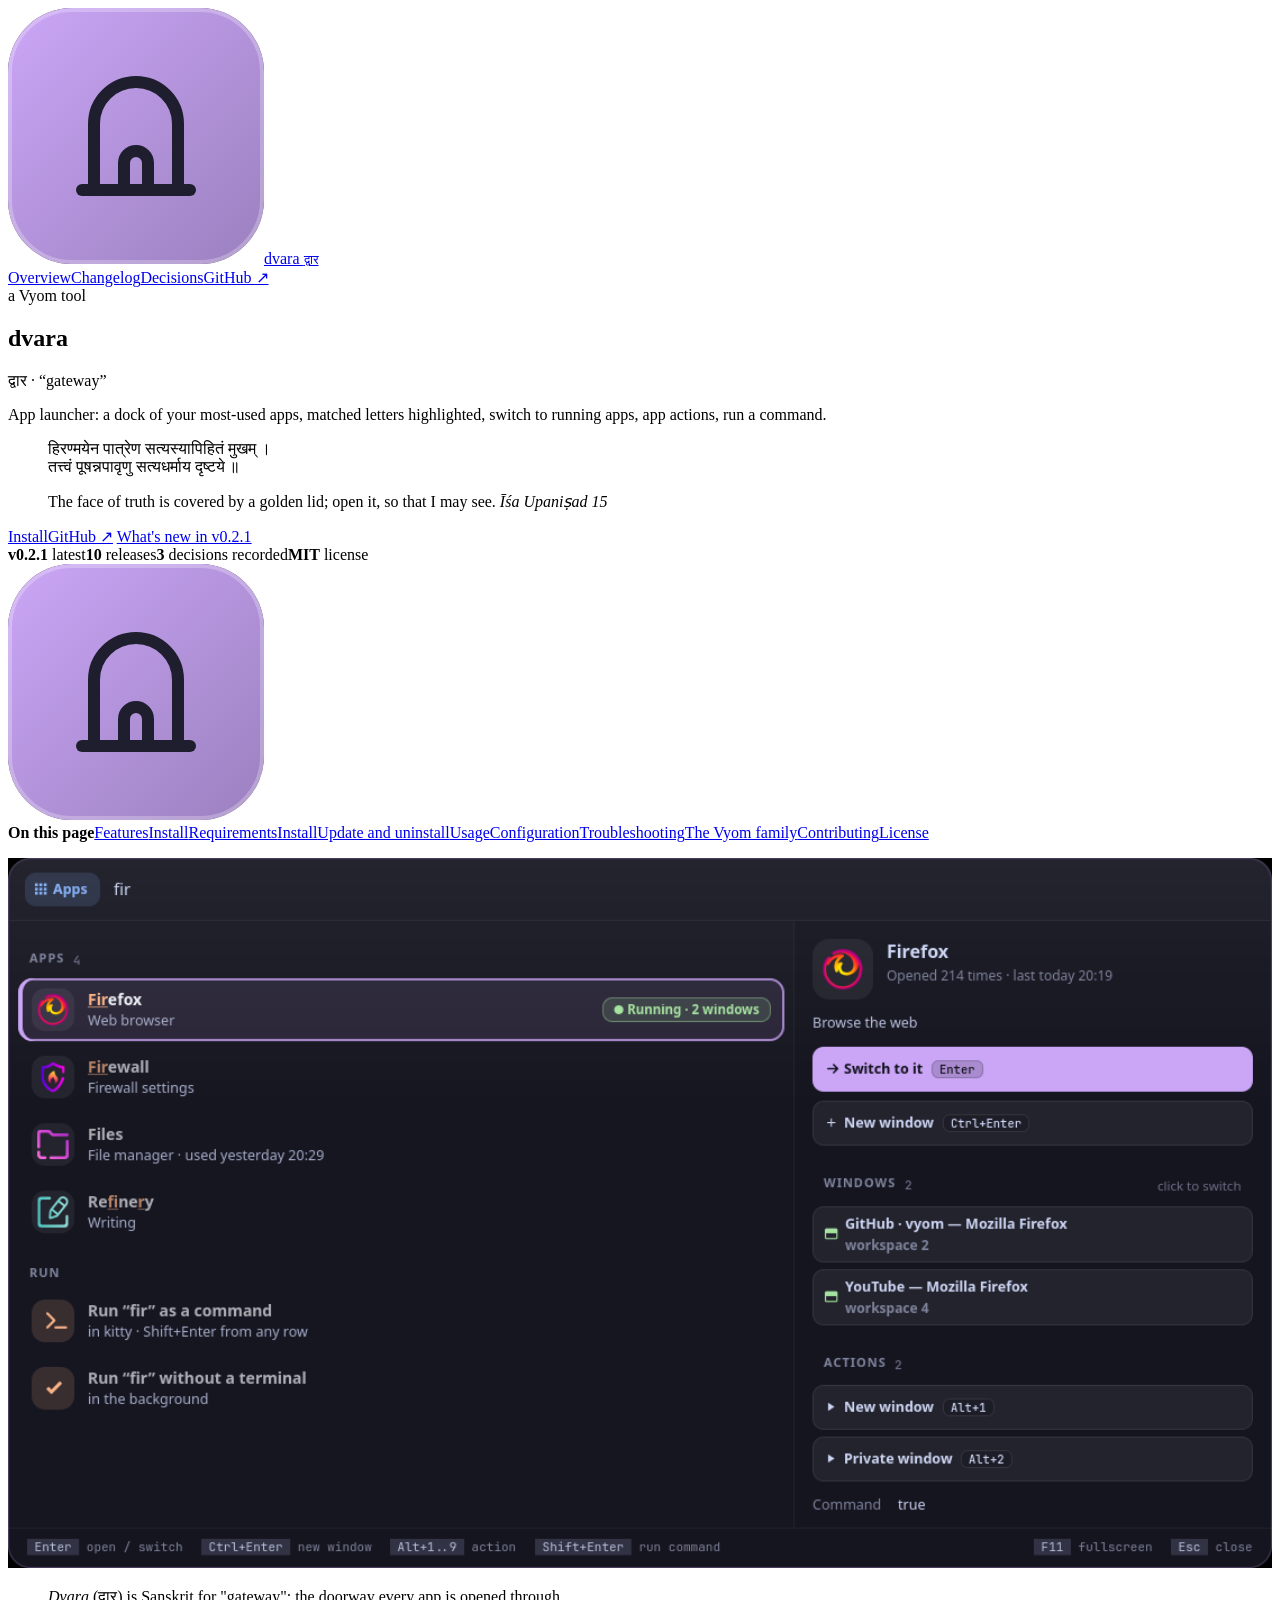
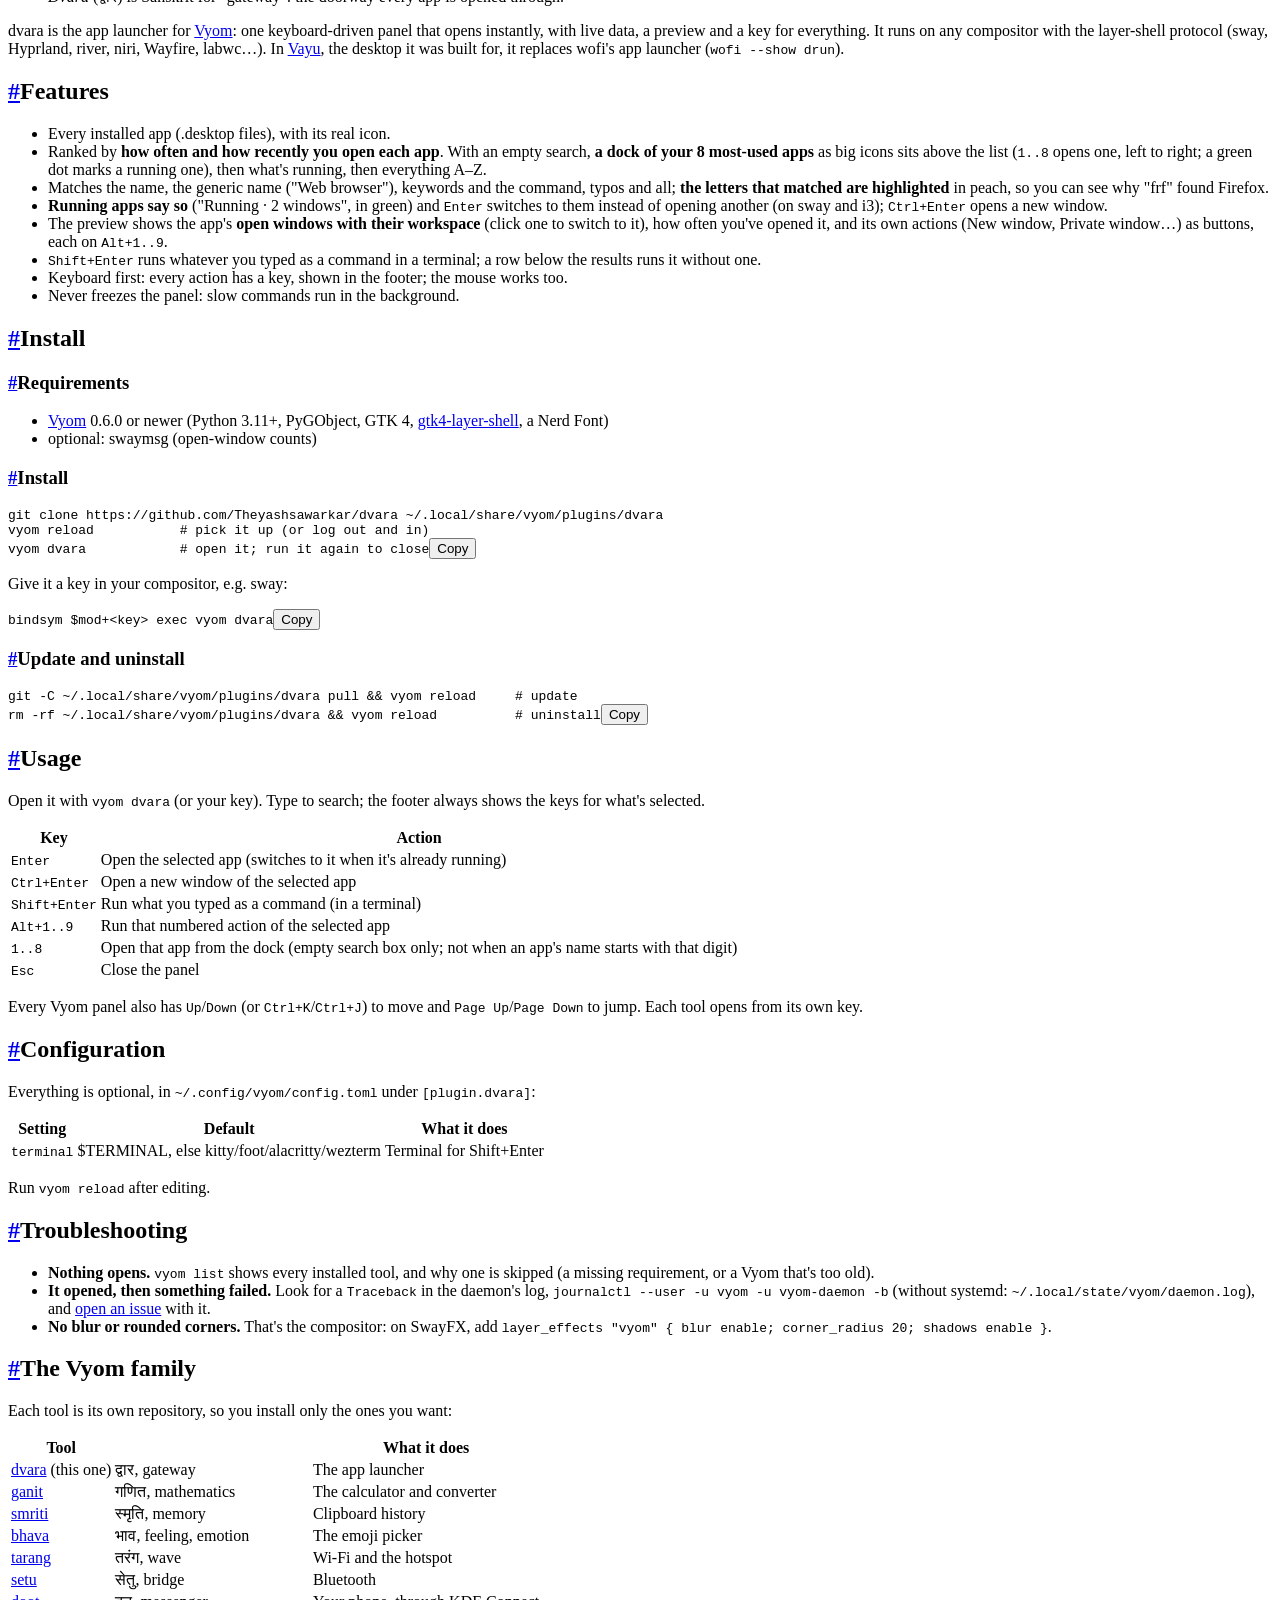
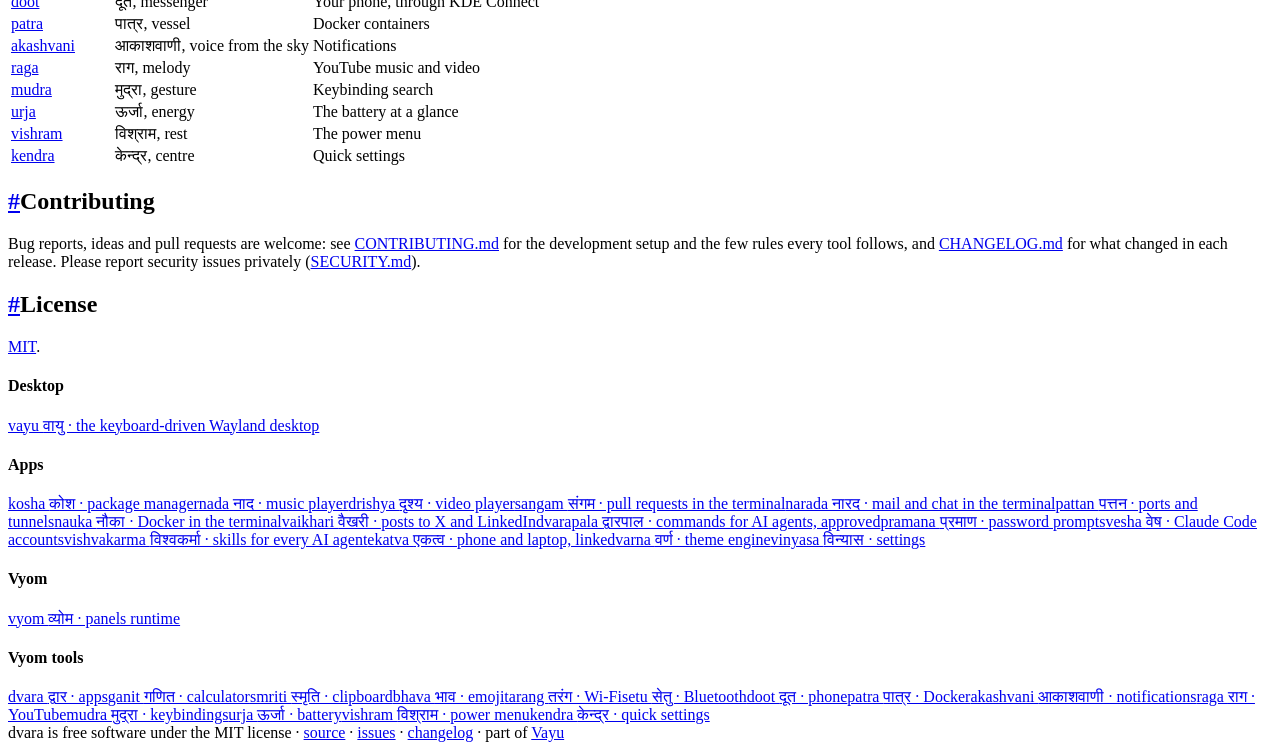
==== docs/index.html @ d35cd97f "v0.2.1: dock without number keys Co-Authored-By: Claude Opus 5.5 <noreply@anthropic.com>" ====
<!doctype html>
<html lang="en">
<head>
<meta charset="utf-8">
<meta name="viewport" content="width=device-width, initial-scale=1">
<title>dvara · App launcher: a dock of your most-used apps, matched letters highlighted, switch to running apps, app actions, run a command.</title>
<meta name="description" content="App launcher: a dock of your most-used apps, matched letters highlighted, switch to running apps, app actions, run a command.">
<meta property="og:title" content="dvara · App launcher: a dock of your most-used apps, matched letters highlighted, switch to running apps, app actions, run a command.">
<meta property="og:description" content="App launcher: a dock of your most-used apps, matched letters highlighted, switch to running apps, app actions, run a command.">
<meta name="theme-color" content="#11111b">
<link rel="icon" href="assets/logo.svg" type="image/svg+xml">
<link rel="preconnect" href="https://fonts.googleapis.com">
<link href="https://fonts.googleapis.com/css2?family=Inter:wght@400;500;600;700;800&family=JetBrains+Mono:wght@400;600&display=swap" rel="stylesheet">
<link rel="stylesheet" href="assets/site.css">
<style>:root{--accent:#cba6f7;--glow:#cba6f733}</style>
</head>
<body>
<header class="top"><div class="in">
<a class="brand" href="index.html"><img src="assets/logo.svg" alt=""><span>dvara <small>द्वार</small></span></a>
<nav><a href="index.html" class="on">Overview</a><a href="changelog.html" class="">Changelog</a><a href="adr/index.html" class=" hide">Decisions</a><a class="gh" href="https://github.com/Theyashsawarkar/dvara">GitHub ↗</a></nav></div></header>
<section class="hero"><div class="in"><div>
<div class="eyebrow">a Vyom tool</div>
<h1>dvara</h1>
<div class="sa">द्वार <span>· “gateway”</span></div>
<p class="lead">App launcher: a dock of your most-used apps, matched letters highlighted, switch to running apps, app actions, run a command.</p>
<figure class="shloka"><p lang="sa">हिरण्मयेन पात्रेण सत्यस्यापिहितं मुखम् ।<br>तत्त्वं पूषन्नपावृणु सत्यधर्माय दृष्टये ॥</p><figcaption>The face of truth is covered by a golden lid; open it, so that I may see. <cite>Īśa Upaniṣad 15</cite></figcaption></figure>
<div class="cta"><a class="btn primary" href="#install">Install</a><a class="btn" href="https://github.com/Theyashsawarkar/dvara">GitHub ↗</a>
<a class="btn" href="changelog.html">What's new in v0.2.1</a></div>
<div class="meta"><span><b>v0.2.1</b> latest</span><span><b>10</b> releases</span><span><b>3</b> decisions recorded</span><span><b>MIT</b> license</span></div>
</div><img class="logo" src="assets/logo.svg" alt="dvara logo"></div></section>
<div class="wrap"><aside class="toc"><b>On this page</b><a class="l2" href="#features">Features</a><a class="l2" href="#install">Install</a><a class="l3" href="#requirements">Requirements</a><a class="l3" href="#install">Install</a><a class="l3" href="#update-and-uninstall">Update and uninstall</a><a class="l2" href="#usage">Usage</a><a class="l2" href="#configuration">Configuration</a><a class="l2" href="#troubleshooting">Troubleshooting</a><a class="l2" href="#the-vyom-family">The Vyom family</a><a class="l2" href="#contributing">Contributing</a><a class="l2" href="#license">License</a></aside><article>
<p align="center">
  <img alt="dvara: searching fir, with the matched letters of Firefox, Firewall and Refinery highlighted, Firefox marked Running · 2 windows, a Run as a command row, and the preview with Switch to it, its two windows and workspaces, and its actions on Alt+1 and Alt+2" src="assets/screenshots/dvara.png" width="100%">
</p>
<blockquote><p><em>Dvara</em> (द्वार) is Sanskrit for "gateway": the doorway every app is opened through.</p></blockquote>
<p>dvara is the app launcher for <a href="https://github.com/Theyashsawarkar/vyom">Vyom</a>: one keyboard-driven panel that opens instantly, with live data, a preview and a key for everything. It runs on any compositor with the layer-shell protocol (sway, Hyprland, river, niri, Wayfire, labwc…). In <a href="https://github.com/Theyashsawarkar/vayu">Vayu</a>, the desktop it was built for, it replaces wofi's app launcher (<code>wofi --show drun</code>).</p>
<h2 id="features"><a class="anchor" href="#features">#</a>Features</h2>
<ul><li>Every installed app (.desktop files), with its real icon.</li><li>Ranked by <strong>how often and how recently you open each app</strong>. With an empty search, <strong>a dock of your 8 most-used apps</strong> as big icons sits above the list (<code>1..8</code> opens one, left to right; a green dot marks a running one), then what's running, then everything A–Z.</li><li>Matches the name, the generic name ("Web browser"), keywords and the command, typos and all; <strong>the letters that matched are highlighted</strong> in peach, so you can see why "frf" found Firefox.</li><li><strong>Running apps say so</strong> ("Running · 2 windows", in green) and <code>Enter</code> switches to them instead of opening another (on sway and i3); <code>Ctrl+Enter</code> opens a new window.</li><li>The preview shows the app's <strong>open windows with their workspace</strong> (click one to switch to it), how often you've opened it, and its own actions (New window, Private window…) as buttons, each on <code>Alt+1..9</code>.</li><li><code>Shift+Enter</code> runs whatever you typed as a command in a terminal; a row below the results runs it without one.</li><li>Keyboard first: every action has a key, shown in the footer; the mouse works too.</li><li>Never freezes the panel: slow commands run in the background.</li></ul>
<h2 id="install"><a class="anchor" href="#install">#</a>Install</h2>
<h3 id="requirements"><a class="anchor" href="#requirements">#</a>Requirements</h3>
<ul><li><a href="https://github.com/Theyashsawarkar/vyom">Vyom</a> 0.6.0 or newer (Python 3.11+, PyGObject, GTK 4, <a href="https://github.com/wmww/gtk4-layer-shell">gtk4-layer-shell</a>, a Nerd Font)</li><li>optional: swaymsg (open-window counts)</li></ul>
<h3 id="install"><a class="anchor" href="#install">#</a>Install</h3>
<pre class="code" data-lang="sh"><code>git clone https://github.com/Theyashsawarkar/dvara ~/.local/share/vyom/plugins/dvara
vyom reload           # pick it up (or log out and in)
vyom dvara            # open it; run it again to close</code></pre>
<p>Give it a key in your compositor, e.g. sway:</p>
<pre class="code" data-lang="sh"><code>bindsym $mod+&lt;key&gt; exec vyom dvara</code></pre>
<h3 id="update-and-uninstall"><a class="anchor" href="#update-and-uninstall">#</a>Update and uninstall</h3>
<pre class="code" data-lang="sh"><code>git -C ~/.local/share/vyom/plugins/dvara pull &amp;&amp; vyom reload     # update
rm -rf ~/.local/share/vyom/plugins/dvara &amp;&amp; vyom reload          # uninstall</code></pre>
<h2 id="usage"><a class="anchor" href="#usage">#</a>Usage</h2>
<p>Open it with <code>vyom dvara</code> (or your key). Type to search; the footer always shows the keys for what's selected.</p>
<div class="table"><table><thead><tr><th>Key</th><th>Action</th></tr></thead><tbody><tr><td><code>Enter</code></td><td>Open the selected app (switches to it when it's already running)</td></tr><tr><td><code>Ctrl+Enter</code></td><td>Open a new window of the selected app</td></tr><tr><td><code>Shift+Enter</code></td><td>Run what you typed as a command (in a terminal)</td></tr><tr><td><code>Alt+1..9</code></td><td>Run that numbered action of the selected app</td></tr><tr><td><code>1..8</code></td><td>Open that app from the dock (empty search box only; not when an app's name starts with that digit)</td></tr><tr><td><code>Esc</code></td><td>Close the panel</td></tr></tbody></table></div>
<p>Every Vyom panel also has <code>Up</code>/<code>Down</code> (or <code>Ctrl+K</code>/<code>Ctrl+J</code>) to move and <code>Page Up</code>/<code>Page Down</code> to jump. Each tool opens from its own key.</p>
<h2 id="configuration"><a class="anchor" href="#configuration">#</a>Configuration</h2>
<p>Everything is optional, in <code>~/.config/vyom/config.toml</code> under <code>[plugin.dvara]</code>:</p>
<div class="table"><table><thead><tr><th>Setting</th><th>Default</th><th>What it does</th></tr></thead><tbody><tr><td><code>terminal</code></td><td>$TERMINAL, else kitty/foot/alacritty/wezterm</td><td>Terminal for Shift+Enter</td></tr></tbody></table></div>
<p>Run <code>vyom reload</code> after editing.</p>
<h2 id="troubleshooting"><a class="anchor" href="#troubleshooting">#</a>Troubleshooting</h2>
<ul><li><strong>Nothing opens.</strong> <code>vyom list</code> shows every installed tool, and why one is skipped (a missing requirement, or a Vyom that's too old).</li><li><strong>It opened, then something failed.</strong> Look for a <code>Traceback</code> in the daemon's log, <code>journalctl --user -u vyom -u vyom-daemon -b</code> (without systemd: <code>~/.local/state/vyom/daemon.log</code>), and <a href="https://github.com/Theyashsawarkar/dvara/issues/new/choose">open an issue</a> with it.</li><li><strong>No blur or rounded corners.</strong> That's the compositor: on SwayFX, add <code>layer_effects &quot;vyom&quot; { blur enable; corner_radius 20; shadows enable }</code>.</li></ul>
<h2 id="the-vyom-family"><a class="anchor" href="#the-vyom-family">#</a>The Vyom family</h2>
<p>Each tool is its own repository, so you install only the ones you want:</p>
<div class="table"><table><thead><tr><th>Tool</th><th></th><th>What it does</th></tr></thead><tbody><tr><td><a href="https://github.com/Theyashsawarkar/dvara">dvara</a> (this one)</td><td>द्वार, gateway</td><td>The app launcher</td></tr><tr><td><a href="https://github.com/Theyashsawarkar/ganit">ganit</a></td><td>गणित, mathematics</td><td>The calculator and converter</td></tr><tr><td><a href="https://github.com/Theyashsawarkar/smriti">smriti</a></td><td>स्मृति, memory</td><td>Clipboard history</td></tr><tr><td><a href="https://github.com/Theyashsawarkar/bhava">bhava</a></td><td>भाव, feeling, emotion</td><td>The emoji picker</td></tr><tr><td><a href="https://github.com/Theyashsawarkar/tarang">tarang</a></td><td>तरंग, wave</td><td>Wi‑Fi and the hotspot</td></tr><tr><td><a href="https://github.com/Theyashsawarkar/setu">setu</a></td><td>सेतु, bridge</td><td>Bluetooth</td></tr><tr><td><a href="https://github.com/Theyashsawarkar/doot">doot</a></td><td>दूत, messenger</td><td>Your phone, through KDE Connect</td></tr><tr><td><a href="https://github.com/Theyashsawarkar/patra">patra</a></td><td>पात्र, vessel</td><td>Docker containers</td></tr><tr><td><a href="https://github.com/Theyashsawarkar/akashvani">akashvani</a></td><td>आकाशवाणी, voice from the sky</td><td>Notifications</td></tr><tr><td><a href="https://github.com/Theyashsawarkar/raga">raga</a></td><td>राग, melody</td><td>YouTube music and video</td></tr><tr><td><a href="https://github.com/Theyashsawarkar/mudra">mudra</a></td><td>मुद्रा, gesture</td><td>Keybinding search</td></tr><tr><td><a href="https://github.com/Theyashsawarkar/urja">urja</a></td><td>ऊर्जा, energy</td><td>The battery at a glance</td></tr><tr><td><a href="https://github.com/Theyashsawarkar/vishram">vishram</a></td><td>विश्राम, rest</td><td>The power menu</td></tr><tr><td><a href="https://github.com/Theyashsawarkar/kendra">kendra</a></td><td>केन्द्र, centre</td><td>Quick settings</td></tr></tbody></table></div>
<h2 id="contributing"><a class="anchor" href="#contributing">#</a>Contributing</h2>
<p>Bug reports, ideas and pull requests are welcome: see <a href="https://github.com/Theyashsawarkar/dvara/blob/main/CONTRIBUTING.md">CONTRIBUTING.md</a> for the development setup and the few rules every tool follows, and <a href="changelog.html">CHANGELOG.md</a> for what changed in each release. Please report security issues privately (<a href="https://github.com/Theyashsawarkar/dvara/blob/main/SECURITY.md">SECURITY.md</a>).</p>
<h2 id="license"><a class="anchor" href="#license">#</a>License</h2>
<p><a href="https://github.com/Theyashsawarkar/dvara/blob/main/LICENSE">MIT</a>.</p>
</article></div>
<footer><div class="in"><div><h4>Desktop</h4><a href="https://theyashsawarkar.github.io/vayu/" class="">vayu <span>वायु · the keyboard-driven Wayland desktop</span></a></div><div><h4>Apps</h4><a href="https://theyashsawarkar.github.io/kosha/" class="">kosha <span>कोश · package manager</span></a><a href="https://theyashsawarkar.github.io/nada/" class="">nada <span>नाद · music player</span></a><a href="https://theyashsawarkar.github.io/drishya/" class="">drishya <span>दृश्य · video player</span></a><a href="https://theyashsawarkar.github.io/sangam/" class="">sangam <span>संगम · pull requests in the terminal</span></a><a href="https://theyashsawarkar.github.io/narada/" class="">narada <span>नारद · mail and chat in the terminal</span></a><a href="https://theyashsawarkar.github.io/pattan/" class="">pattan <span>पत्तन · ports and tunnels</span></a><a href="https://theyashsawarkar.github.io/nauka/" class="">nauka <span>नौका · Docker in the terminal</span></a><a href="https://theyashsawarkar.github.io/vaikhari/" class="">vaikhari <span>वैखरी · posts to X and LinkedIn</span></a><a href="https://theyashsawarkar.github.io/dvarapala/" class="">dvarapala <span>द्वारपाल · commands for AI agents, approved</span></a><a href="https://theyashsawarkar.github.io/pramana/" class="">pramana <span>प्रमाण · password prompts</span></a><a href="https://theyashsawarkar.github.io/vesha/" class="">vesha <span>वेष · Claude Code accounts</span></a><a href="https://theyashsawarkar.github.io/vishvakarma/" class="">vishvakarma <span>विश्वकर्मा · skills for every AI agent</span></a><a href="https://theyashsawarkar.github.io/ekatva/" class="">ekatva <span>एकत्व · phone and laptop, linked</span></a><a href="https://theyashsawarkar.github.io/varna/" class="">varna <span>वर्ण · theme engine</span></a><a href="https://theyashsawarkar.github.io/vinyasa/" class="">vinyasa <span>विन्यास · settings</span></a></div><div><h4>Vyom</h4><a href="https://theyashsawarkar.github.io/vyom/" class="">vyom <span>व्योम · panels runtime</span></a></div><div><h4>Vyom tools</h4><a href="https://theyashsawarkar.github.io/dvara/" class="me">dvara <span>द्वार · apps</span></a><a href="https://theyashsawarkar.github.io/ganit/" class="">ganit <span>गणित · calculator</span></a><a href="https://theyashsawarkar.github.io/smriti/" class="">smriti <span>स्मृति · clipboard</span></a><a href="https://theyashsawarkar.github.io/bhava/" class="">bhava <span>भाव · emoji</span></a><a href="https://theyashsawarkar.github.io/tarang/" class="">tarang <span>तरंग · Wi‑Fi</span></a><a href="https://theyashsawarkar.github.io/setu/" class="">setu <span>सेतु · Bluetooth</span></a><a href="https://theyashsawarkar.github.io/doot/" class="">doot <span>दूत · phone</span></a><a href="https://theyashsawarkar.github.io/patra/" class="">patra <span>पात्र · Docker</span></a><a href="https://theyashsawarkar.github.io/akashvani/" class="">akashvani <span>आकाशवाणी · notifications</span></a><a href="https://theyashsawarkar.github.io/raga/" class="">raga <span>राग · YouTube</span></a><a href="https://theyashsawarkar.github.io/mudra/" class="">mudra <span>मुद्रा · keybindings</span></a><a href="https://theyashsawarkar.github.io/urja/" class="">urja <span>ऊर्जा · battery</span></a><a href="https://theyashsawarkar.github.io/vishram/" class="">vishram <span>विश्राम · power menu</span></a><a href="https://theyashsawarkar.github.io/kendra/" class="">kendra <span>केन्द्र · quick settings</span></a></div></div>
<div class="bottom">dvara is free software under the MIT license · <a href="https://github.com/Theyashsawarkar/dvara">source</a> · <a href="https://github.com/Theyashsawarkar/dvara/issues">issues</a> · <a href="changelog.html">changelog</a> · part of <a href="https://theyashsawarkar.github.io/vayu/">Vayu</a></div></footer>
<script>
document.querySelectorAll('pre.code').forEach(p=>{const b=document.createElement('button');b.className='copy';b.textContent='Copy';
b.onclick=()=>{navigator.clipboard.writeText(p.innerText.replace(/^Copy/,'')).then(()=>{b.textContent='Copied';setTimeout(()=>b.textContent='Copy',1200)})};p.appendChild(b)});
const links=[...document.querySelectorAll('.toc a')];if(links.length){const hs=links.map(a=>document.getElementById(a.hash.slice(1))).filter(Boolean);
const on=()=>{let cur=hs[0];for(const h of hs){if(h.getBoundingClientRect().top<120)cur=h}links.forEach(a=>a.classList.toggle('on',cur&&a.hash==='#'+cur.id))};
addEventListener('scroll',on,{passive:true});on()}
</script>
</body>
</html>
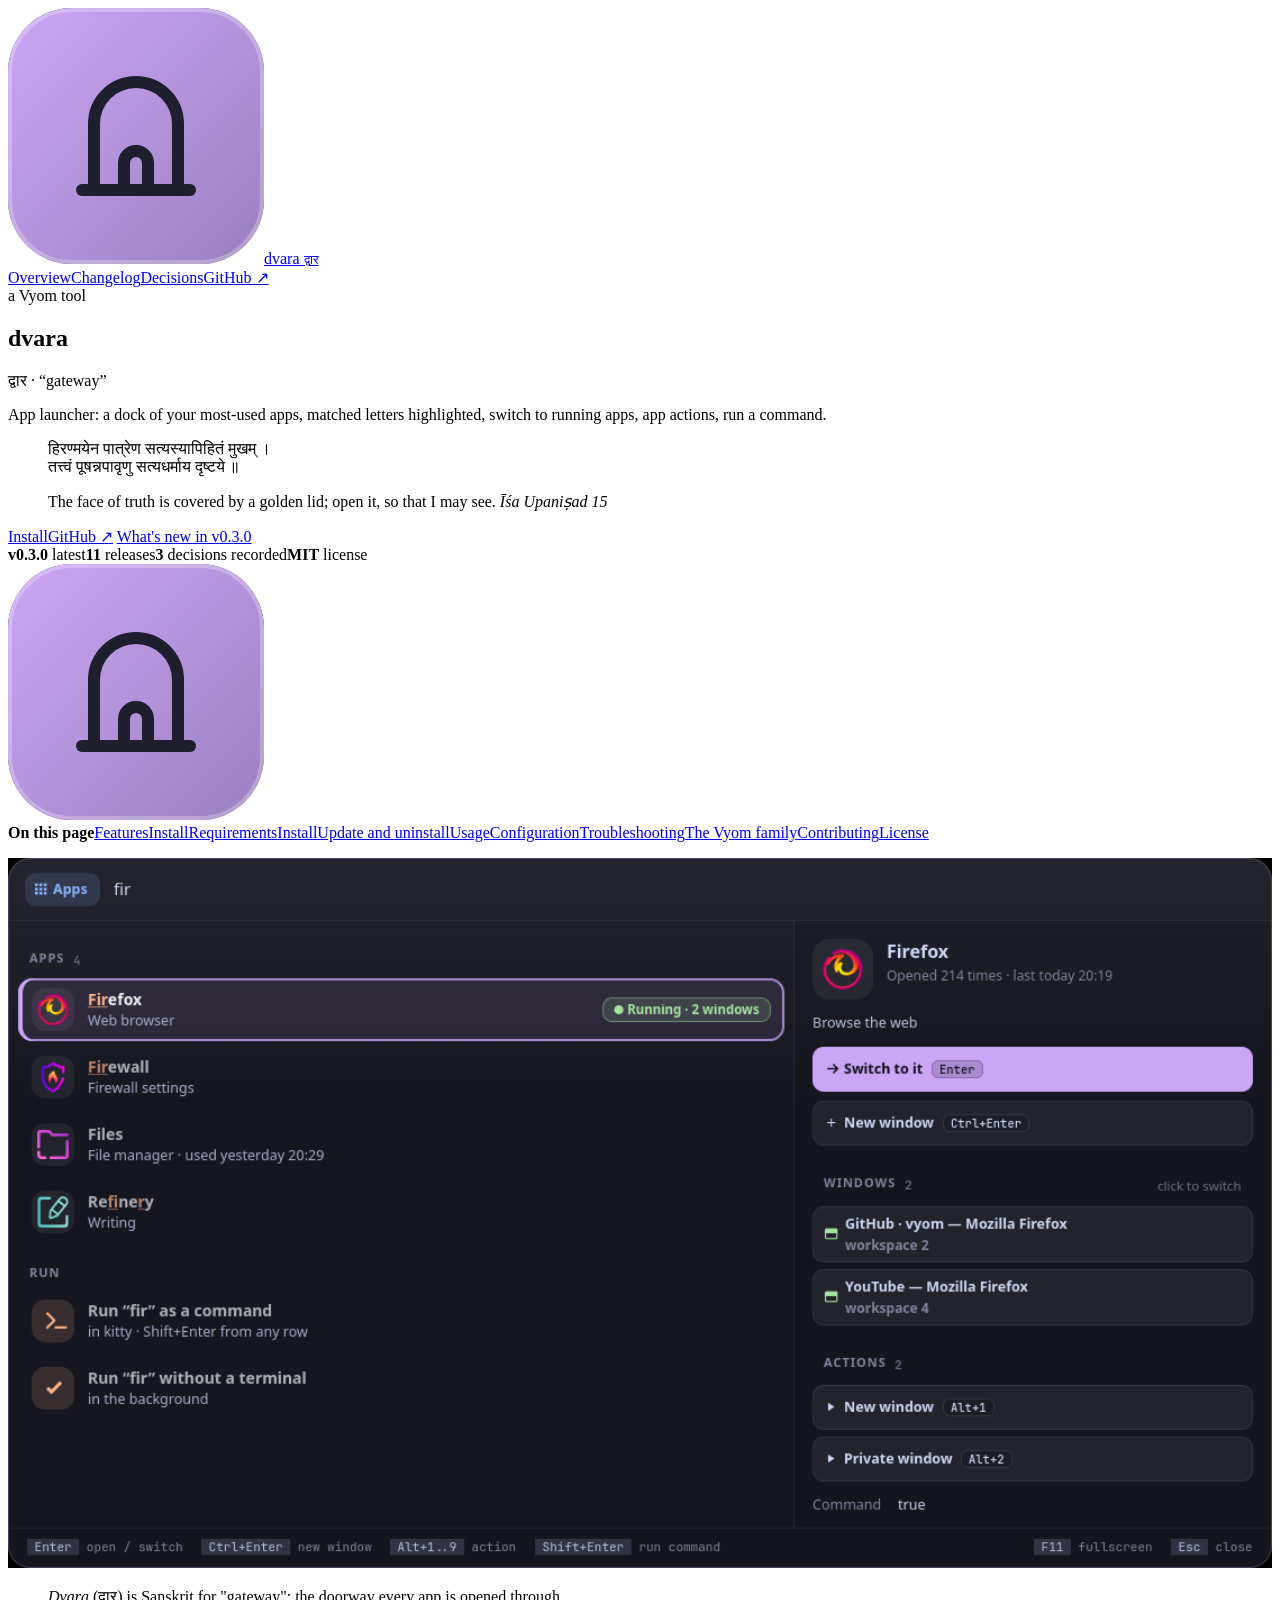
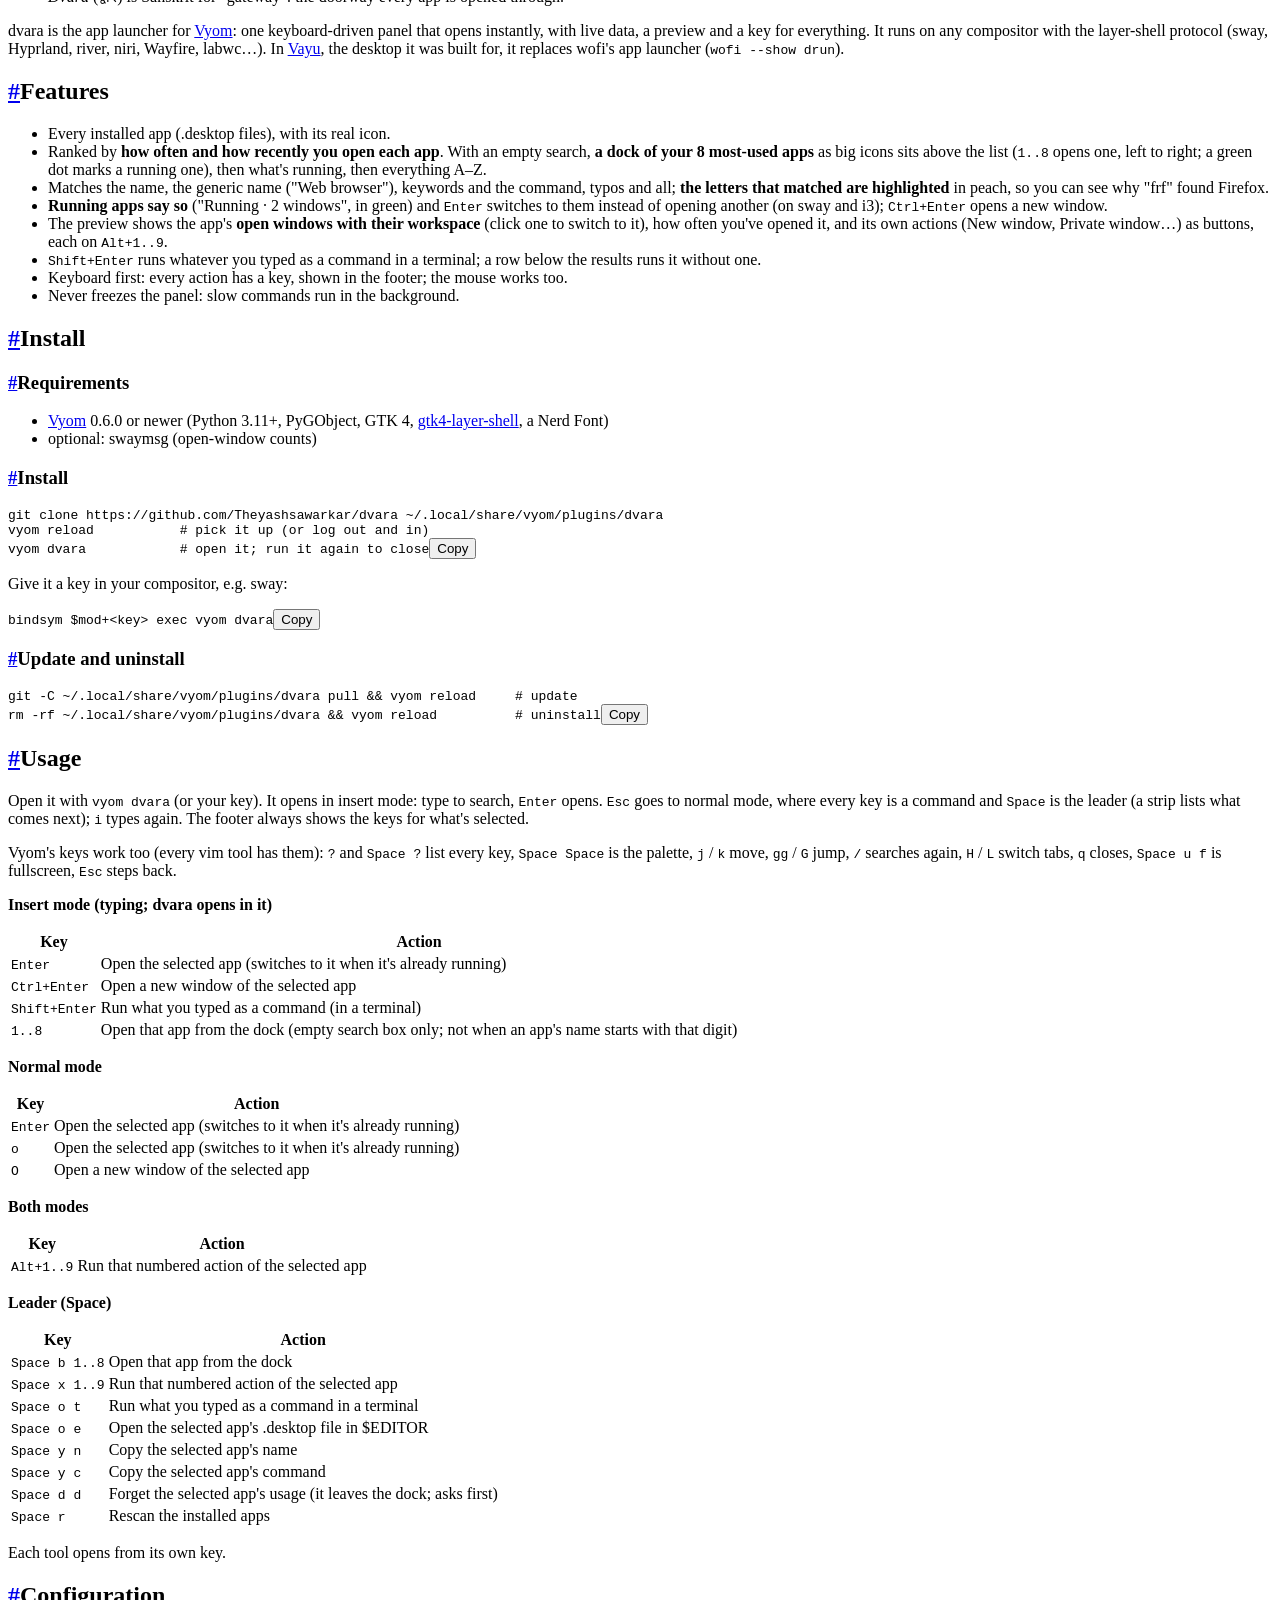
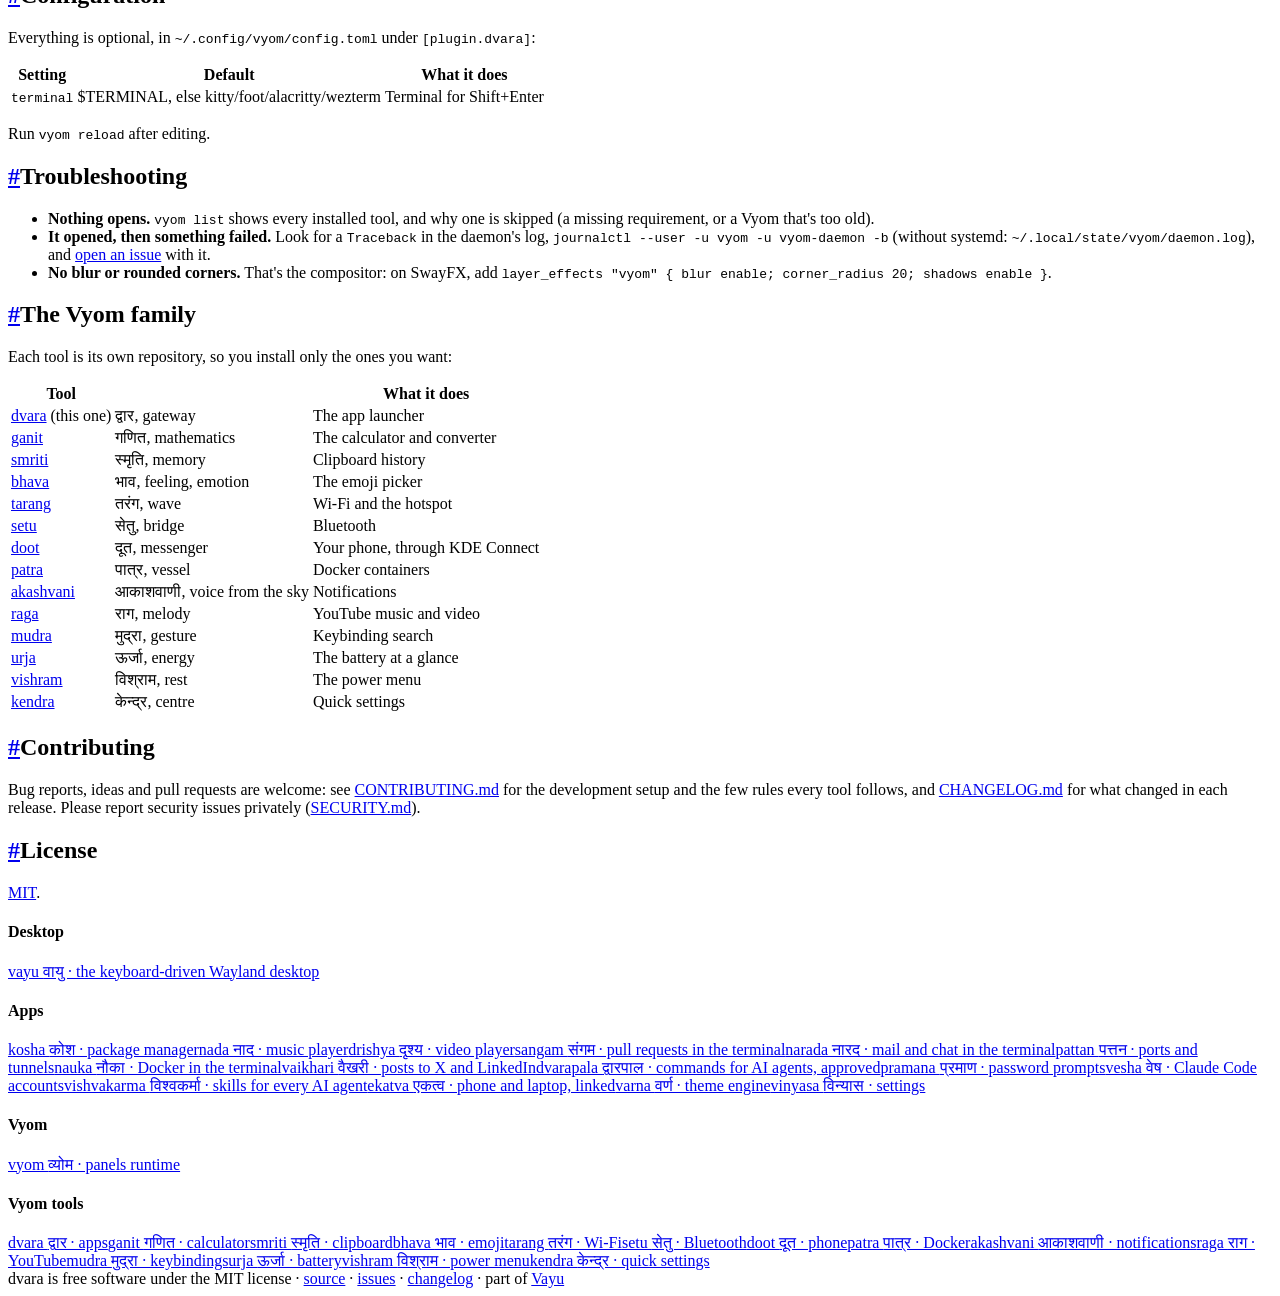
==== commit c1f85e0d: "v0.3.0: vim keys on Vyom 0.7: Space b dock, Space x app actions, Space o t run in a terminal Co-Auth" ====
--- a/docs/index.html
+++ b/docs/index.html
@@ -25,8 +25,8 @@
 <p class="lead">App launcher: a dock of your most-used apps, matched letters highlighted, switch to running apps, app actions, run a command.</p>
 <figure class="shloka"><p lang="sa">हिरण्मयेन पात्रेण सत्यस्यापिहितं मुखम् ।<br>तत्त्वं पूषन्नपावृणु सत्यधर्माय दृष्टये ॥</p><figcaption>The face of truth is covered by a golden lid; open it, so that I may see. <cite>Īśa Upaniṣad 15</cite></figcaption></figure>
 <div class="cta"><a class="btn primary" href="#install">Install</a><a class="btn" href="https://github.com/Theyashsawarkar/dvara">GitHub ↗</a>
-<a class="btn" href="changelog.html">What's new in v0.2.1</a></div>
-<div class="meta"><span><b>v0.2.1</b> latest</span><span><b>10</b> releases</span><span><b>3</b> decisions recorded</span><span><b>MIT</b> license</span></div>
+<a class="btn" href="changelog.html">What's new in v0.3.0</a></div>
+<div class="meta"><span><b>v0.3.0</b> latest</span><span><b>11</b> releases</span><span><b>3</b> decisions recorded</span><span><b>MIT</b> license</span></div>
 </div><img class="logo" src="assets/logo.svg" alt="dvara logo"></div></section>
 <div class="wrap"><aside class="toc"><b>On this page</b><a class="l2" href="#features">Features</a><a class="l2" href="#install">Install</a><a class="l3" href="#requirements">Requirements</a><a class="l3" href="#install">Install</a><a class="l3" href="#update-and-uninstall">Update and uninstall</a><a class="l2" href="#usage">Usage</a><a class="l2" href="#configuration">Configuration</a><a class="l2" href="#troubleshooting">Troubleshooting</a><a class="l2" href="#the-vyom-family">The Vyom family</a><a class="l2" href="#contributing">Contributing</a><a class="l2" href="#license">License</a></aside><article>
 <p align="center">
@@ -49,9 +49,19 @@
 <pre class="code" data-lang="sh"><code>git -C ~/.local/share/vyom/plugins/dvara pull &amp;&amp; vyom reload     # update
 rm -rf ~/.local/share/vyom/plugins/dvara &amp;&amp; vyom reload          # uninstall</code></pre>
 <h2 id="usage"><a class="anchor" href="#usage">#</a>Usage</h2>
-<p>Open it with <code>vyom dvara</code> (or your key). Type to search; the footer always shows the keys for what's selected.</p>
-<div class="table"><table><thead><tr><th>Key</th><th>Action</th></tr></thead><tbody><tr><td><code>Enter</code></td><td>Open the selected app (switches to it when it's already running)</td></tr><tr><td><code>Ctrl+Enter</code></td><td>Open a new window of the selected app</td></tr><tr><td><code>Shift+Enter</code></td><td>Run what you typed as a command (in a terminal)</td></tr><tr><td><code>Alt+1..9</code></td><td>Run that numbered action of the selected app</td></tr><tr><td><code>1..8</code></td><td>Open that app from the dock (empty search box only; not when an app's name starts with that digit)</td></tr><tr><td><code>Esc</code></td><td>Close the panel</td></tr></tbody></table></div>
-<p>Every Vyom panel also has <code>Up</code>/<code>Down</code> (or <code>Ctrl+K</code>/<code>Ctrl+J</code>) to move and <code>Page Up</code>/<code>Page Down</code> to jump. Each tool opens from its own key.</p>
+<p>Open it with <code>vyom dvara</code> (or your key). It opens in insert mode: type to search, <code>Enter</code> opens. <code>Esc</code> goes to normal mode, where every key is a command and <code>Space</code> is the leader (a strip lists what comes next); <code>i</code> types again. The footer always shows the keys for what's selected.</p>
+<!-- KEYS (generated by scripts/keybinds.py from dvara/vim.py) -->
+<p>Vyom's keys work too (every vim tool has them): <code>?</code> and <code>Space ?</code> list every key, <code>Space Space</code> is the palette, <code>j</code> / <code>k</code> move, <code>gg</code> / <code>G</code> jump, <code>/</code> searches again, <code>H</code> / <code>L</code> switch tabs, <code>q</code> closes, <code>Space u f</code> is fullscreen, <code>Esc</code> steps back.</p>
+<p><strong>Insert mode (typing; dvara opens in it)</strong></p>
+<div class="table"><table><thead><tr><th>Key</th><th>Action</th></tr></thead><tbody><tr><td><code>Enter</code></td><td>Open the selected app (switches to it when it's already running)</td></tr><tr><td><code>Ctrl+Enter</code></td><td>Open a new window of the selected app</td></tr><tr><td><code>Shift+Enter</code></td><td>Run what you typed as a command (in a terminal)</td></tr><tr><td><code>1..8</code></td><td>Open that app from the dock (empty search box only; not when an app's name starts with that digit)</td></tr></tbody></table></div>
+<p><strong>Normal mode</strong></p>
+<div class="table"><table><thead><tr><th>Key</th><th>Action</th></tr></thead><tbody><tr><td><code>Enter</code></td><td>Open the selected app (switches to it when it's already running)</td></tr><tr><td><code>o</code></td><td>Open the selected app (switches to it when it's already running)</td></tr><tr><td><code>O</code></td><td>Open a new window of the selected app</td></tr></tbody></table></div>
+<p><strong>Both modes</strong></p>
+<div class="table"><table><thead><tr><th>Key</th><th>Action</th></tr></thead><tbody><tr><td><code>Alt+1..9</code></td><td>Run that numbered action of the selected app</td></tr></tbody></table></div>
+<p><strong>Leader (Space)</strong></p>
+<div class="table"><table><thead><tr><th>Key</th><th>Action</th></tr></thead><tbody><tr><td><code>Space b 1..8</code></td><td>Open that app from the dock</td></tr><tr><td><code>Space x 1..9</code></td><td>Run that numbered action of the selected app</td></tr><tr><td><code>Space o t</code></td><td>Run what you typed as a command in a terminal</td></tr><tr><td><code>Space o e</code></td><td>Open the selected app's .desktop file in $EDITOR</td></tr><tr><td><code>Space y n</code></td><td>Copy the selected app's name</td></tr><tr><td><code>Space y c</code></td><td>Copy the selected app's command</td></tr><tr><td><code>Space d d</code></td><td>Forget the selected app's usage (it leaves the dock; asks first)</td></tr><tr><td><code>Space r</code></td><td>Rescan the installed apps</td></tr></tbody></table></div>
+<!-- END KEYS -->
+<p>Each tool opens from its own key.</p>
 <h2 id="configuration"><a class="anchor" href="#configuration">#</a>Configuration</h2>
 <p>Everything is optional, in <code>~/.config/vyom/config.toml</code> under <code>[plugin.dvara]</code>:</p>
 <div class="table"><table><thead><tr><th>Setting</th><th>Default</th><th>What it does</th></tr></thead><tbody><tr><td><code>terminal</code></td><td>$TERMINAL, else kitty/foot/alacritty/wezterm</td><td>Terminal for Shift+Enter</td></tr></tbody></table></div>
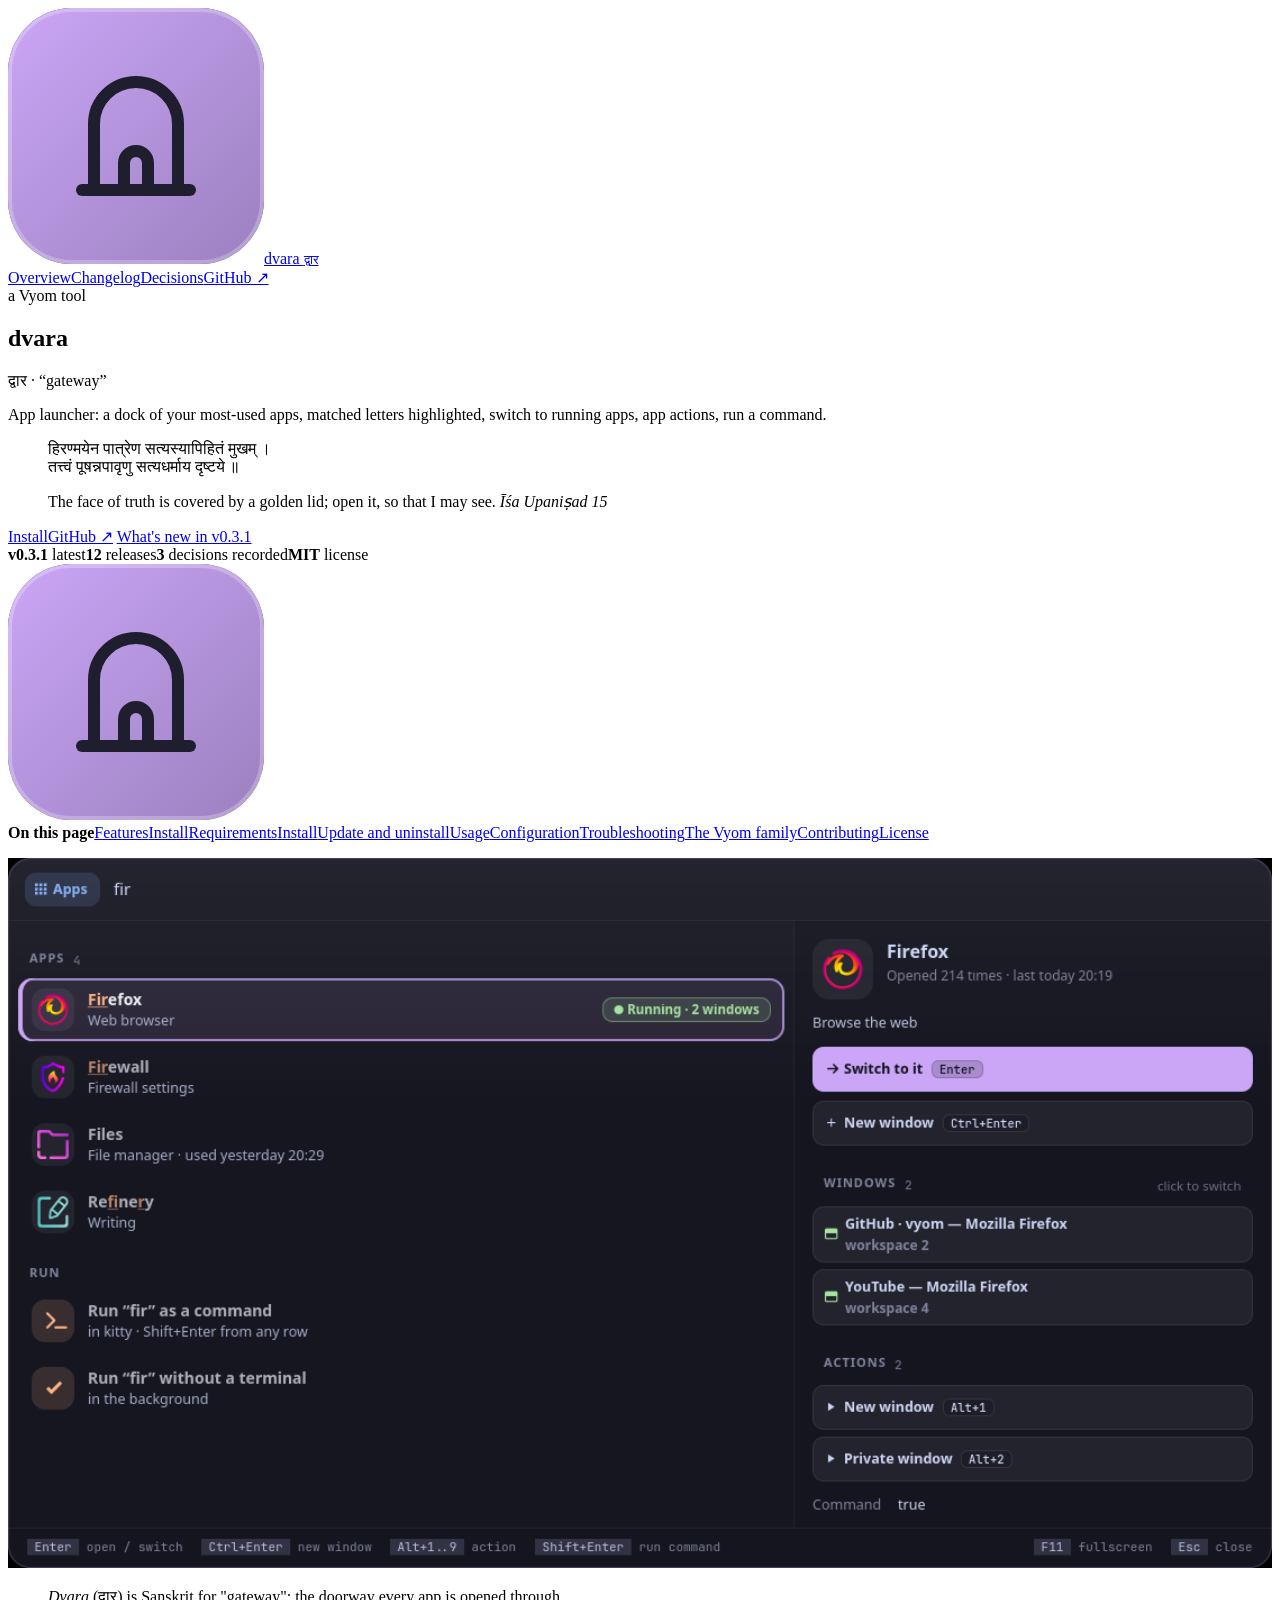
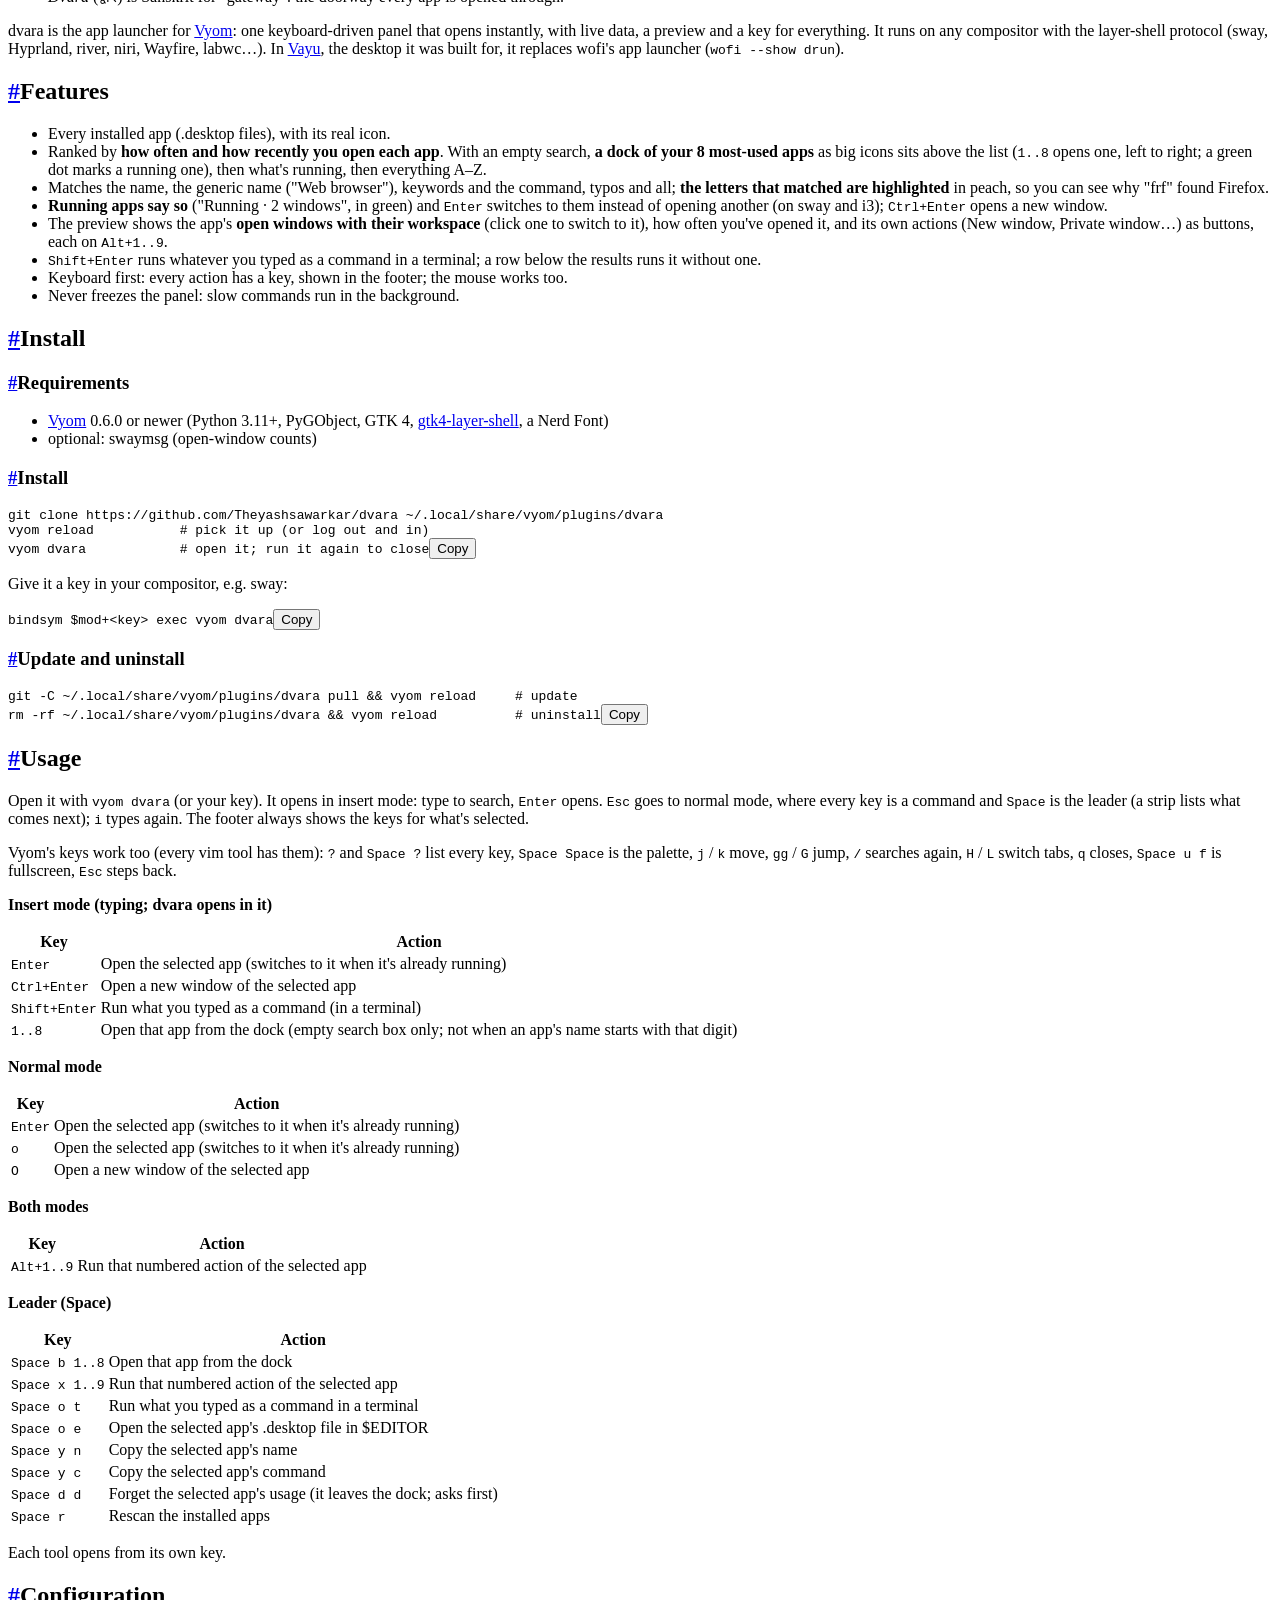
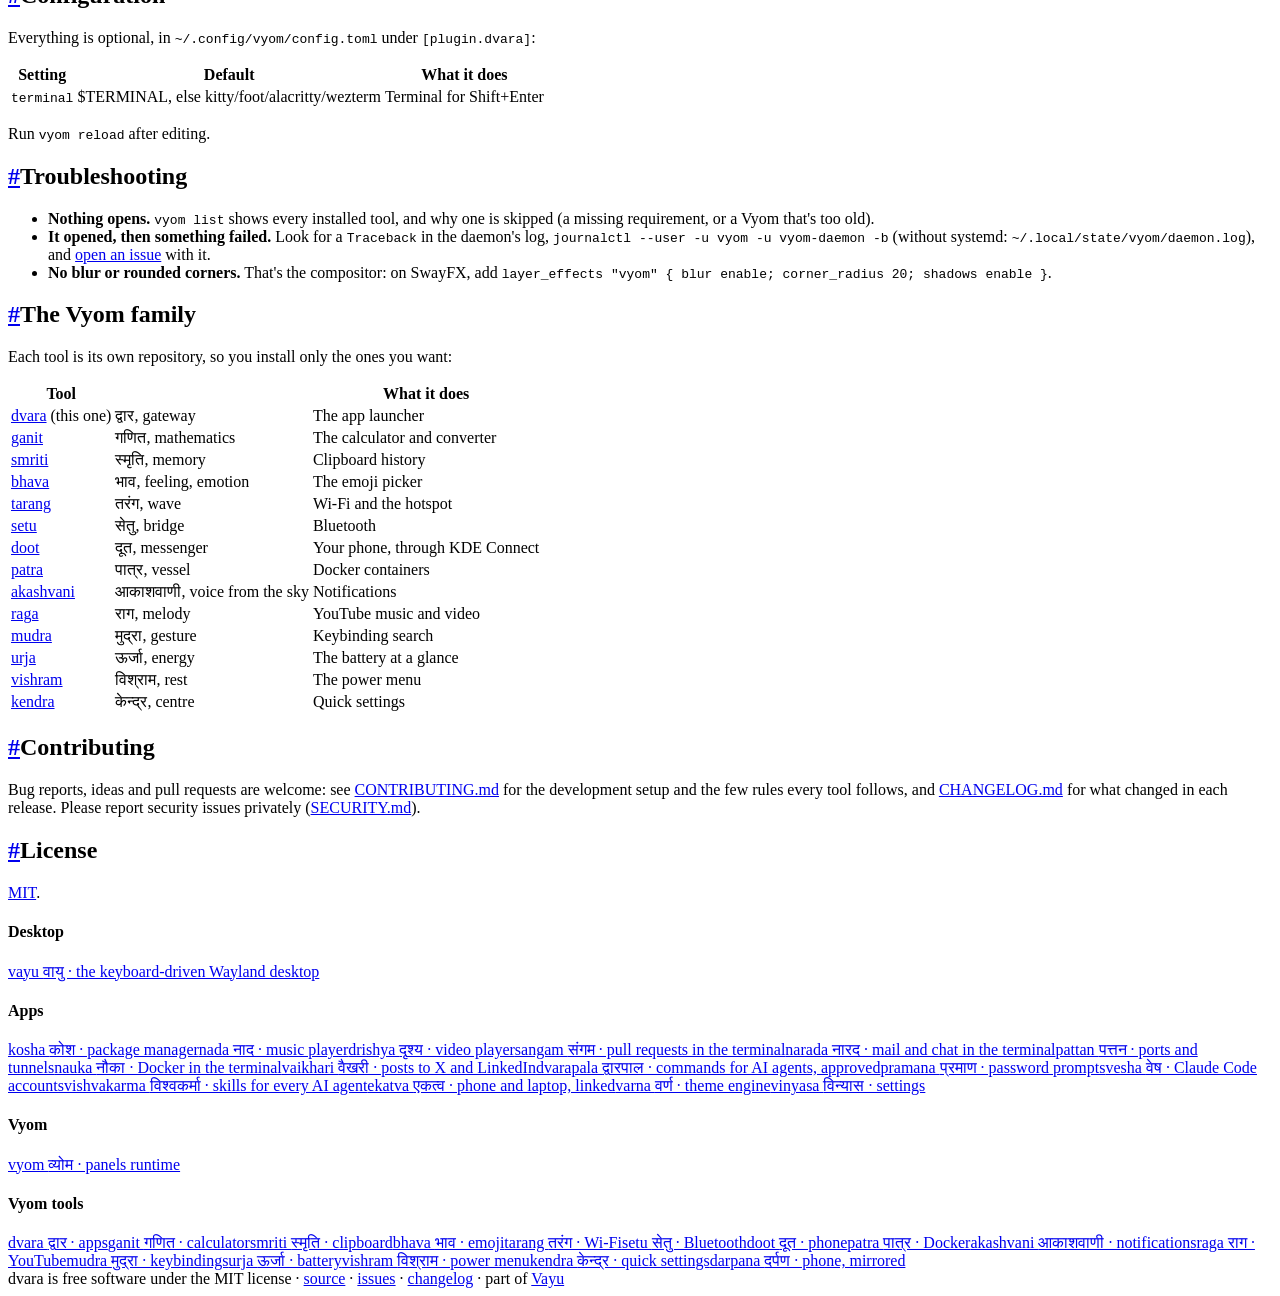
==== commit 10b9b0b5: "v0.3.1: Apps open in their own systemd scope Co-Authored-By: Claude Opus 5.5 <noreply@anthropic.com>" ====
--- a/docs/index.html
+++ b/docs/index.html
@@ -25,8 +25,8 @@
 <p class="lead">App launcher: a dock of your most-used apps, matched letters highlighted, switch to running apps, app actions, run a command.</p>
 <figure class="shloka"><p lang="sa">हिरण्मयेन पात्रेण सत्यस्यापिहितं मुखम् ।<br>तत्त्वं पूषन्नपावृणु सत्यधर्माय दृष्टये ॥</p><figcaption>The face of truth is covered by a golden lid; open it, so that I may see. <cite>Īśa Upaniṣad 15</cite></figcaption></figure>
 <div class="cta"><a class="btn primary" href="#install">Install</a><a class="btn" href="https://github.com/Theyashsawarkar/dvara">GitHub ↗</a>
-<a class="btn" href="changelog.html">What's new in v0.3.0</a></div>
-<div class="meta"><span><b>v0.3.0</b> latest</span><span><b>11</b> releases</span><span><b>3</b> decisions recorded</span><span><b>MIT</b> license</span></div>
+<a class="btn" href="changelog.html">What's new in v0.3.1</a></div>
+<div class="meta"><span><b>v0.3.1</b> latest</span><span><b>12</b> releases</span><span><b>3</b> decisions recorded</span><span><b>MIT</b> license</span></div>
 </div><img class="logo" src="assets/logo.svg" alt="dvara logo"></div></section>
 <div class="wrap"><aside class="toc"><b>On this page</b><a class="l2" href="#features">Features</a><a class="l2" href="#install">Install</a><a class="l3" href="#requirements">Requirements</a><a class="l3" href="#install">Install</a><a class="l3" href="#update-and-uninstall">Update and uninstall</a><a class="l2" href="#usage">Usage</a><a class="l2" href="#configuration">Configuration</a><a class="l2" href="#troubleshooting">Troubleshooting</a><a class="l2" href="#the-vyom-family">The Vyom family</a><a class="l2" href="#contributing">Contributing</a><a class="l2" href="#license">License</a></aside><article>
 <p align="center">
@@ -76,7 +76,7 @@
 <h2 id="license"><a class="anchor" href="#license">#</a>License</h2>
 <p><a href="https://github.com/Theyashsawarkar/dvara/blob/main/LICENSE">MIT</a>.</p>
 </article></div>
-<footer><div class="in"><div><h4>Desktop</h4><a href="https://theyashsawarkar.github.io/vayu/" class="">vayu <span>वायु · the keyboard-driven Wayland desktop</span></a></div><div><h4>Apps</h4><a href="https://theyashsawarkar.github.io/kosha/" class="">kosha <span>कोश · package manager</span></a><a href="https://theyashsawarkar.github.io/nada/" class="">nada <span>नाद · music player</span></a><a href="https://theyashsawarkar.github.io/drishya/" class="">drishya <span>दृश्य · video player</span></a><a href="https://theyashsawarkar.github.io/sangam/" class="">sangam <span>संगम · pull requests in the terminal</span></a><a href="https://theyashsawarkar.github.io/narada/" class="">narada <span>नारद · mail and chat in the terminal</span></a><a href="https://theyashsawarkar.github.io/pattan/" class="">pattan <span>पत्तन · ports and tunnels</span></a><a href="https://theyashsawarkar.github.io/nauka/" class="">nauka <span>नौका · Docker in the terminal</span></a><a href="https://theyashsawarkar.github.io/vaikhari/" class="">vaikhari <span>वैखरी · posts to X and LinkedIn</span></a><a href="https://theyashsawarkar.github.io/dvarapala/" class="">dvarapala <span>द्वारपाल · commands for AI agents, approved</span></a><a href="https://theyashsawarkar.github.io/pramana/" class="">pramana <span>प्रमाण · password prompts</span></a><a href="https://theyashsawarkar.github.io/vesha/" class="">vesha <span>वेष · Claude Code accounts</span></a><a href="https://theyashsawarkar.github.io/vishvakarma/" class="">vishvakarma <span>विश्वकर्मा · skills for every AI agent</span></a><a href="https://theyashsawarkar.github.io/ekatva/" class="">ekatva <span>एकत्व · phone and laptop, linked</span></a><a href="https://theyashsawarkar.github.io/varna/" class="">varna <span>वर्ण · theme engine</span></a><a href="https://theyashsawarkar.github.io/vinyasa/" class="">vinyasa <span>विन्यास · settings</span></a></div><div><h4>Vyom</h4><a href="https://theyashsawarkar.github.io/vyom/" class="">vyom <span>व्योम · panels runtime</span></a></div><div><h4>Vyom tools</h4><a href="https://theyashsawarkar.github.io/dvara/" class="me">dvara <span>द्वार · apps</span></a><a href="https://theyashsawarkar.github.io/ganit/" class="">ganit <span>गणित · calculator</span></a><a href="https://theyashsawarkar.github.io/smriti/" class="">smriti <span>स्मृति · clipboard</span></a><a href="https://theyashsawarkar.github.io/bhava/" class="">bhava <span>भाव · emoji</span></a><a href="https://theyashsawarkar.github.io/tarang/" class="">tarang <span>तरंग · Wi‑Fi</span></a><a href="https://theyashsawarkar.github.io/setu/" class="">setu <span>सेतु · Bluetooth</span></a><a href="https://theyashsawarkar.github.io/doot/" class="">doot <span>दूत · phone</span></a><a href="https://theyashsawarkar.github.io/patra/" class="">patra <span>पात्र · Docker</span></a><a href="https://theyashsawarkar.github.io/akashvani/" class="">akashvani <span>आकाशवाणी · notifications</span></a><a href="https://theyashsawarkar.github.io/raga/" class="">raga <span>राग · YouTube</span></a><a href="https://theyashsawarkar.github.io/mudra/" class="">mudra <span>मुद्रा · keybindings</span></a><a href="https://theyashsawarkar.github.io/urja/" class="">urja <span>ऊर्जा · battery</span></a><a href="https://theyashsawarkar.github.io/vishram/" class="">vishram <span>विश्राम · power menu</span></a><a href="https://theyashsawarkar.github.io/kendra/" class="">kendra <span>केन्द्र · quick settings</span></a></div></div>
+<footer><div class="in"><div><h4>Desktop</h4><a href="https://theyashsawarkar.github.io/vayu/" class="">vayu <span>वायु · the keyboard-driven Wayland desktop</span></a></div><div><h4>Apps</h4><a href="https://theyashsawarkar.github.io/kosha/" class="">kosha <span>कोश · package manager</span></a><a href="https://theyashsawarkar.github.io/nada/" class="">nada <span>नाद · music player</span></a><a href="https://theyashsawarkar.github.io/drishya/" class="">drishya <span>दृश्य · video player</span></a><a href="https://theyashsawarkar.github.io/sangam/" class="">sangam <span>संगम · pull requests in the terminal</span></a><a href="https://theyashsawarkar.github.io/narada/" class="">narada <span>नारद · mail and chat in the terminal</span></a><a href="https://theyashsawarkar.github.io/pattan/" class="">pattan <span>पत्तन · ports and tunnels</span></a><a href="https://theyashsawarkar.github.io/nauka/" class="">nauka <span>नौका · Docker in the terminal</span></a><a href="https://theyashsawarkar.github.io/vaikhari/" class="">vaikhari <span>वैखरी · posts to X and LinkedIn</span></a><a href="https://theyashsawarkar.github.io/dvarapala/" class="">dvarapala <span>द्वारपाल · commands for AI agents, approved</span></a><a href="https://theyashsawarkar.github.io/pramana/" class="">pramana <span>प्रमाण · password prompts</span></a><a href="https://theyashsawarkar.github.io/vesha/" class="">vesha <span>वेष · Claude Code accounts</span></a><a href="https://theyashsawarkar.github.io/vishvakarma/" class="">vishvakarma <span>विश्वकर्मा · skills for every AI agent</span></a><a href="https://theyashsawarkar.github.io/ekatva/" class="">ekatva <span>एकत्व · phone and laptop, linked</span></a><a href="https://theyashsawarkar.github.io/varna/" class="">varna <span>वर्ण · theme engine</span></a><a href="https://theyashsawarkar.github.io/vinyasa/" class="">vinyasa <span>विन्यास · settings</span></a></div><div><h4>Vyom</h4><a href="https://theyashsawarkar.github.io/vyom/" class="">vyom <span>व्योम · panels runtime</span></a></div><div><h4>Vyom tools</h4><a href="https://theyashsawarkar.github.io/dvara/" class="me">dvara <span>द्वार · apps</span></a><a href="https://theyashsawarkar.github.io/ganit/" class="">ganit <span>गणित · calculator</span></a><a href="https://theyashsawarkar.github.io/smriti/" class="">smriti <span>स्मृति · clipboard</span></a><a href="https://theyashsawarkar.github.io/bhava/" class="">bhava <span>भाव · emoji</span></a><a href="https://theyashsawarkar.github.io/tarang/" class="">tarang <span>तरंग · Wi‑Fi</span></a><a href="https://theyashsawarkar.github.io/setu/" class="">setu <span>सेतु · Bluetooth</span></a><a href="https://theyashsawarkar.github.io/doot/" class="">doot <span>दूत · phone</span></a><a href="https://theyashsawarkar.github.io/patra/" class="">patra <span>पात्र · Docker</span></a><a href="https://theyashsawarkar.github.io/akashvani/" class="">akashvani <span>आकाशवाणी · notifications</span></a><a href="https://theyashsawarkar.github.io/raga/" class="">raga <span>राग · YouTube</span></a><a href="https://theyashsawarkar.github.io/mudra/" class="">mudra <span>मुद्रा · keybindings</span></a><a href="https://theyashsawarkar.github.io/urja/" class="">urja <span>ऊर्जा · battery</span></a><a href="https://theyashsawarkar.github.io/vishram/" class="">vishram <span>विश्राम · power menu</span></a><a href="https://theyashsawarkar.github.io/kendra/" class="">kendra <span>केन्द्र · quick settings</span></a><a href="https://theyashsawarkar.github.io/darpana/" class="">darpana <span>दर्पण · phone, mirrored</span></a></div></div>
 <div class="bottom">dvara is free software under the MIT license · <a href="https://github.com/Theyashsawarkar/dvara">source</a> · <a href="https://github.com/Theyashsawarkar/dvara/issues">issues</a> · <a href="changelog.html">changelog</a> · part of <a href="https://theyashsawarkar.github.io/vayu/">Vayu</a></div></footer>
 <script>
 document.querySelectorAll('pre.code').forEach(p=>{const b=document.createElement('button');b.className='copy';b.textContent='Copy';
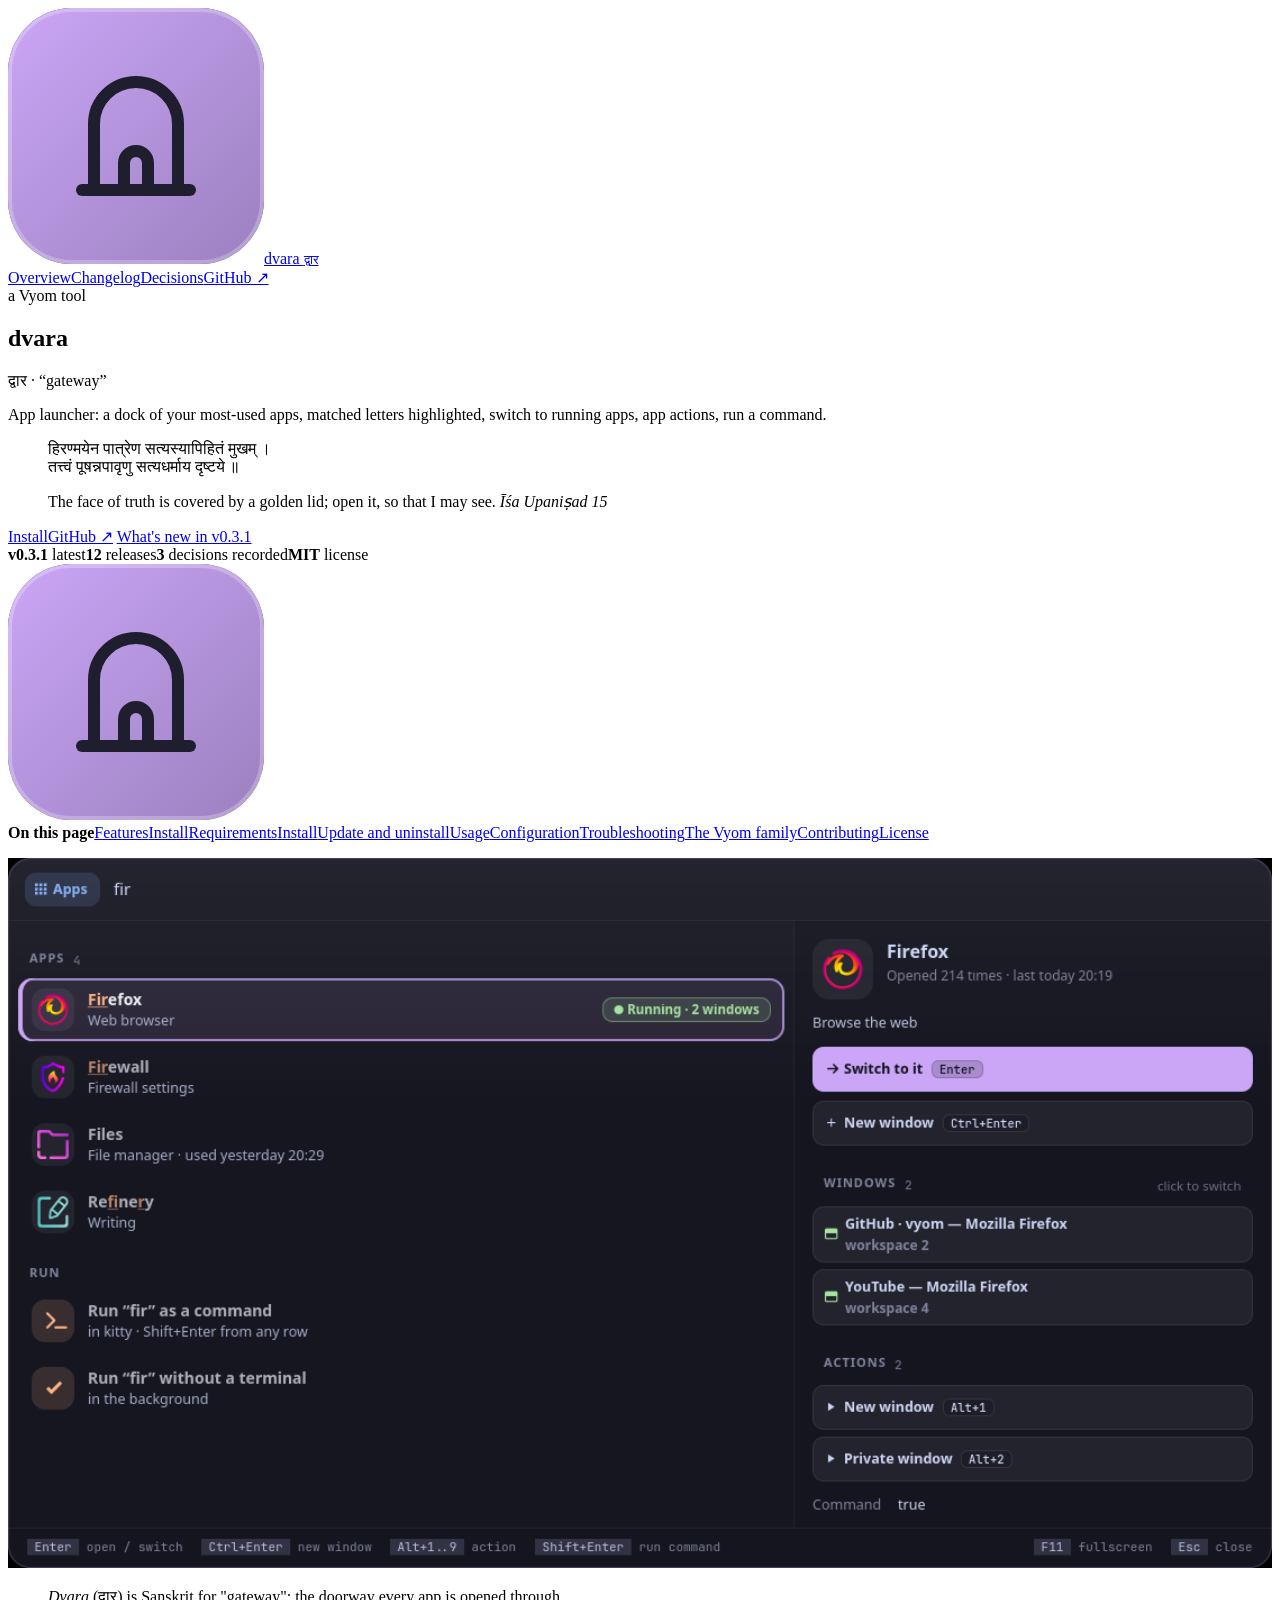
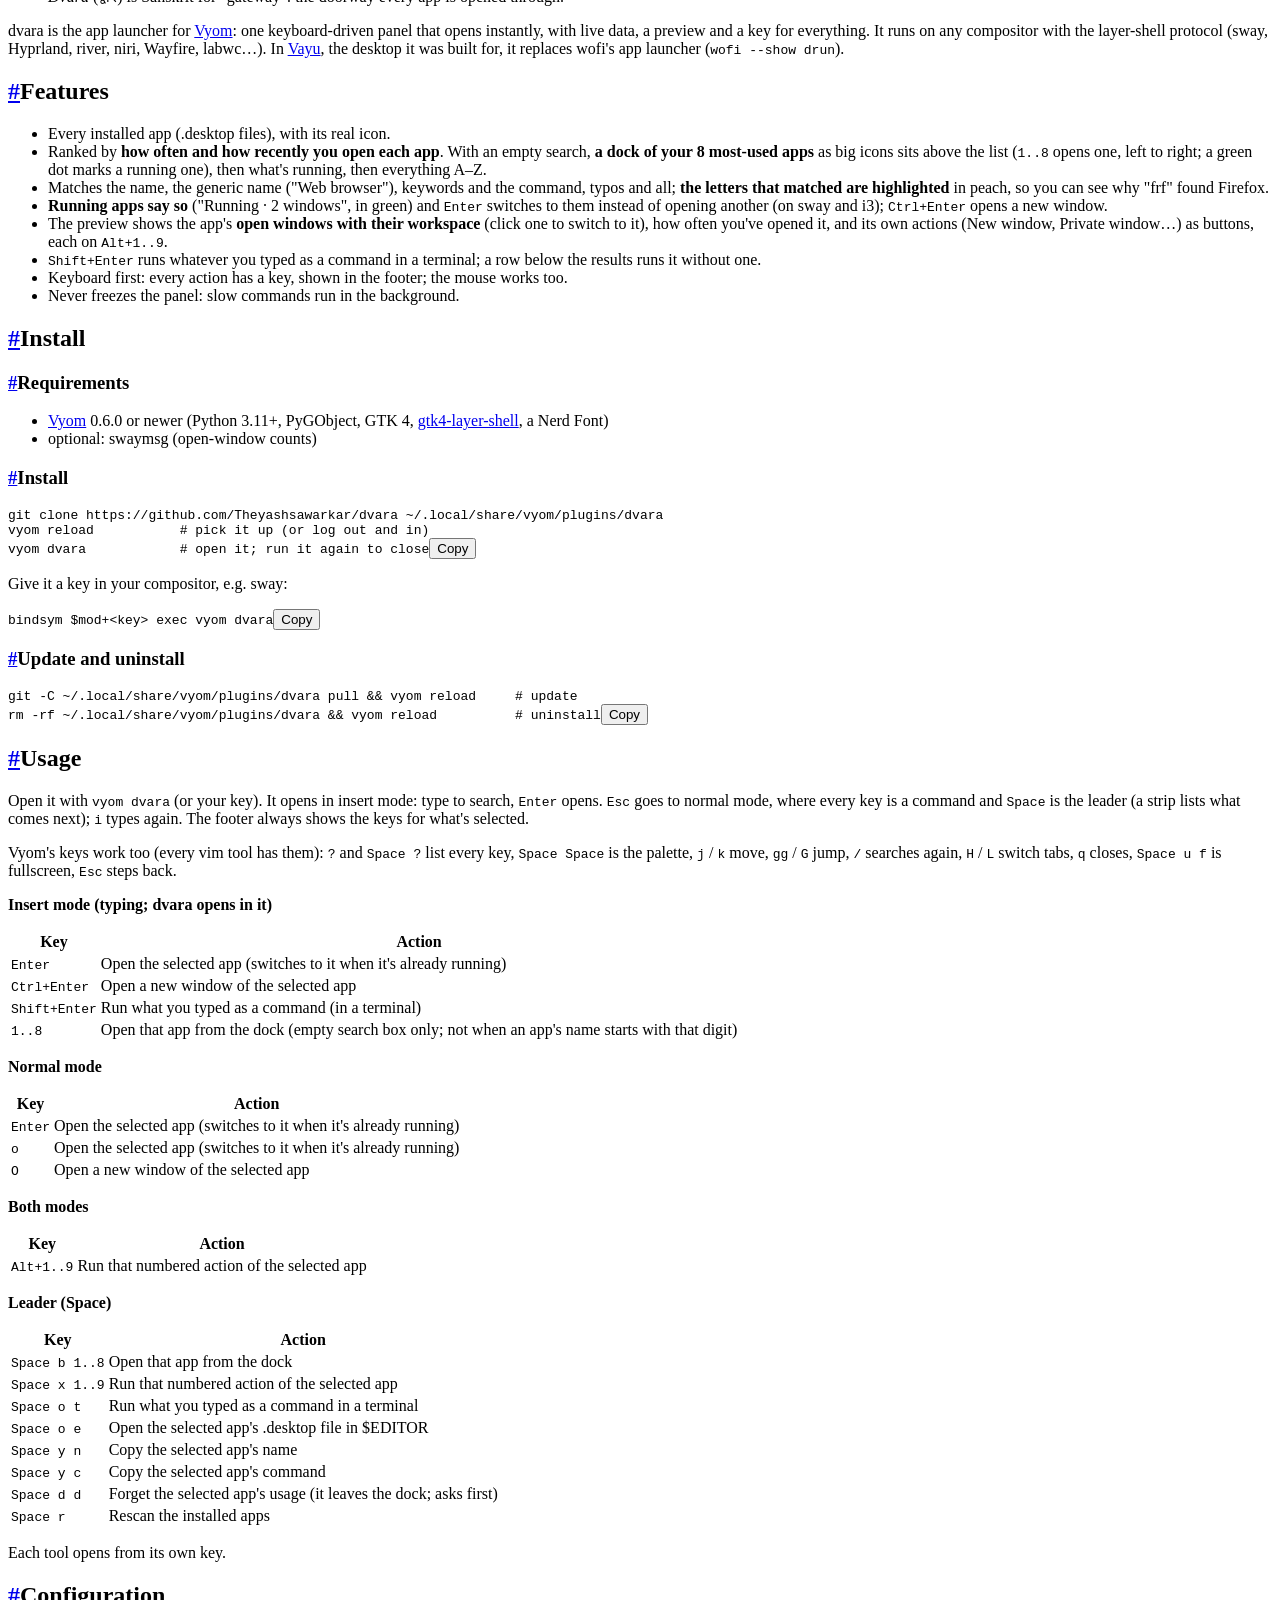
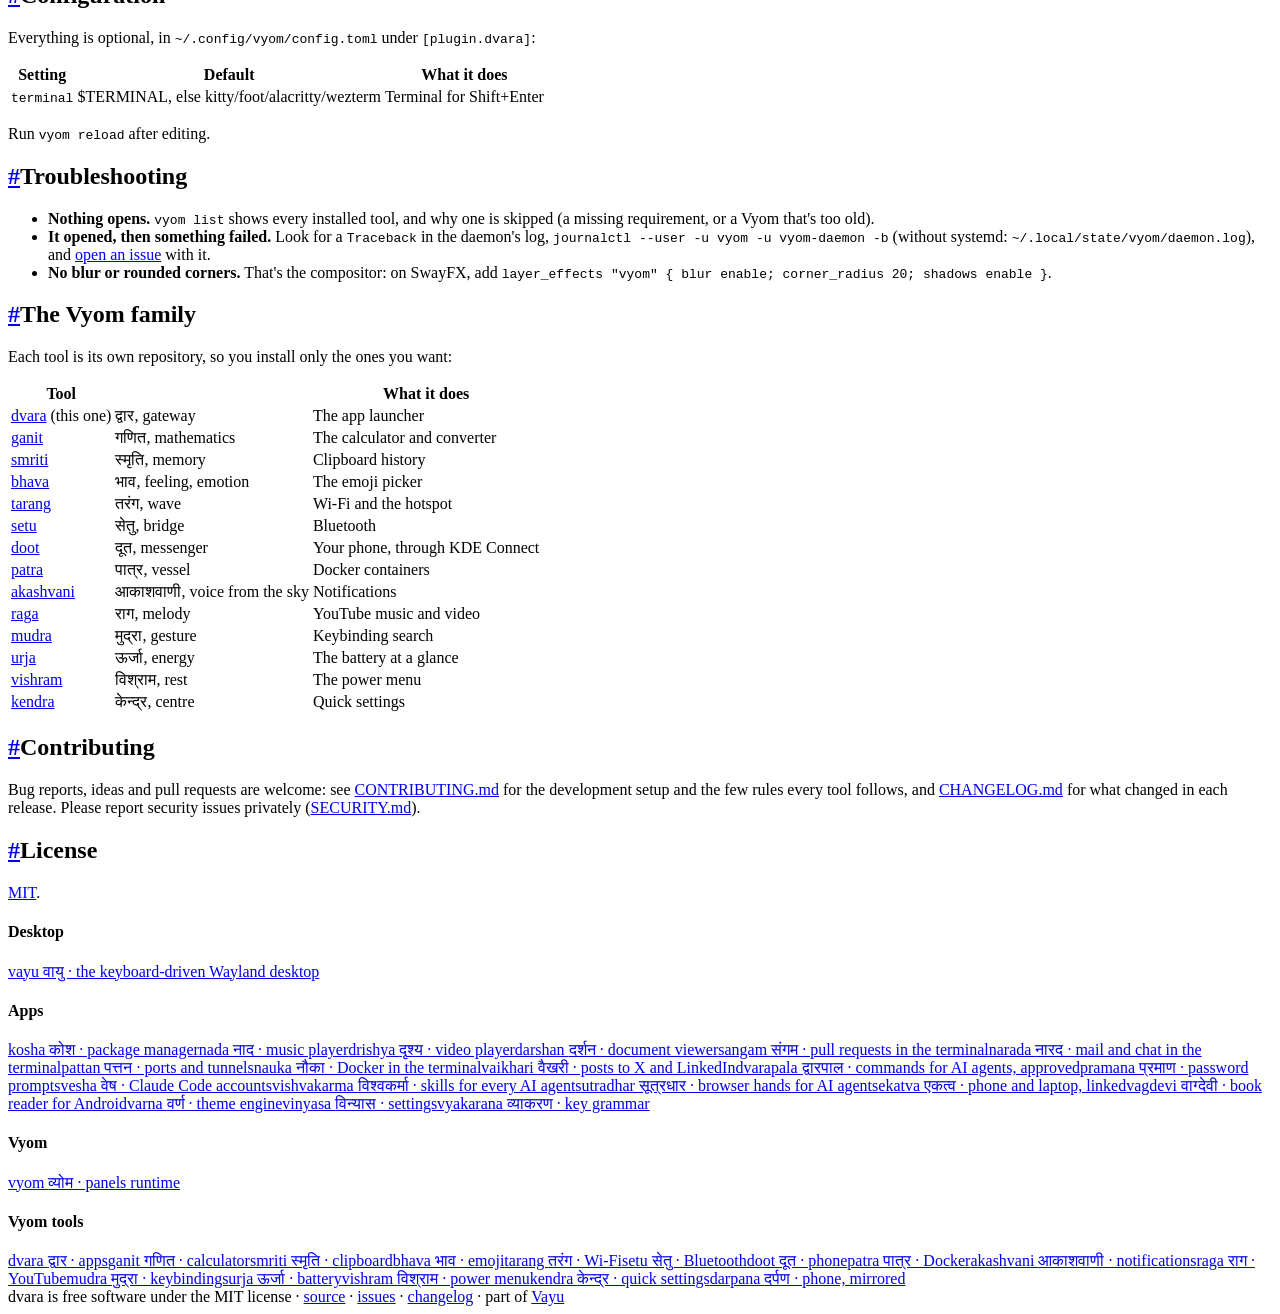
==== commit d2154663: "The website moves to dvara.theyashsawarkar.dev Every Vayu tool's site now has its own address on the" ====
--- a/docs/index.html
+++ b/docs/index.html
@@ -76,8 +76,8 @@
 <h2 id="license"><a class="anchor" href="#license">#</a>License</h2>
 <p><a href="https://github.com/Theyashsawarkar/dvara/blob/main/LICENSE">MIT</a>.</p>
 </article></div>
-<footer><div class="in"><div><h4>Desktop</h4><a href="https://theyashsawarkar.github.io/vayu/" class="">vayu <span>वायु · the keyboard-driven Wayland desktop</span></a></div><div><h4>Apps</h4><a href="https://theyashsawarkar.github.io/kosha/" class="">kosha <span>कोश · package manager</span></a><a href="https://theyashsawarkar.github.io/nada/" class="">nada <span>नाद · music player</span></a><a href="https://theyashsawarkar.github.io/drishya/" class="">drishya <span>दृश्य · video player</span></a><a href="https://theyashsawarkar.github.io/sangam/" class="">sangam <span>संगम · pull requests in the terminal</span></a><a href="https://theyashsawarkar.github.io/narada/" class="">narada <span>नारद · mail and chat in the terminal</span></a><a href="https://theyashsawarkar.github.io/pattan/" class="">pattan <span>पत्तन · ports and tunnels</span></a><a href="https://theyashsawarkar.github.io/nauka/" class="">nauka <span>नौका · Docker in the terminal</span></a><a href="https://theyashsawarkar.github.io/vaikhari/" class="">vaikhari <span>वैखरी · posts to X and LinkedIn</span></a><a href="https://theyashsawarkar.github.io/dvarapala/" class="">dvarapala <span>द्वारपाल · commands for AI agents, approved</span></a><a href="https://theyashsawarkar.github.io/pramana/" class="">pramana <span>प्रमाण · password prompts</span></a><a href="https://theyashsawarkar.github.io/vesha/" class="">vesha <span>वेष · Claude Code accounts</span></a><a href="https://theyashsawarkar.github.io/vishvakarma/" class="">vishvakarma <span>विश्वकर्मा · skills for every AI agent</span></a><a href="https://theyashsawarkar.github.io/ekatva/" class="">ekatva <span>एकत्व · phone and laptop, linked</span></a><a href="https://theyashsawarkar.github.io/varna/" class="">varna <span>वर्ण · theme engine</span></a><a href="https://theyashsawarkar.github.io/vinyasa/" class="">vinyasa <span>विन्यास · settings</span></a></div><div><h4>Vyom</h4><a href="https://theyashsawarkar.github.io/vyom/" class="">vyom <span>व्योम · panels runtime</span></a></div><div><h4>Vyom tools</h4><a href="https://theyashsawarkar.github.io/dvara/" class="me">dvara <span>द्वार · apps</span></a><a href="https://theyashsawarkar.github.io/ganit/" class="">ganit <span>गणित · calculator</span></a><a href="https://theyashsawarkar.github.io/smriti/" class="">smriti <span>स्मृति · clipboard</span></a><a href="https://theyashsawarkar.github.io/bhava/" class="">bhava <span>भाव · emoji</span></a><a href="https://theyashsawarkar.github.io/tarang/" class="">tarang <span>तरंग · Wi‑Fi</span></a><a href="https://theyashsawarkar.github.io/setu/" class="">setu <span>सेतु · Bluetooth</span></a><a href="https://theyashsawarkar.github.io/doot/" class="">doot <span>दूत · phone</span></a><a href="https://theyashsawarkar.github.io/patra/" class="">patra <span>पात्र · Docker</span></a><a href="https://theyashsawarkar.github.io/akashvani/" class="">akashvani <span>आकाशवाणी · notifications</span></a><a href="https://theyashsawarkar.github.io/raga/" class="">raga <span>राग · YouTube</span></a><a href="https://theyashsawarkar.github.io/mudra/" class="">mudra <span>मुद्रा · keybindings</span></a><a href="https://theyashsawarkar.github.io/urja/" class="">urja <span>ऊर्जा · battery</span></a><a href="https://theyashsawarkar.github.io/vishram/" class="">vishram <span>विश्राम · power menu</span></a><a href="https://theyashsawarkar.github.io/kendra/" class="">kendra <span>केन्द्र · quick settings</span></a><a href="https://theyashsawarkar.github.io/darpana/" class="">darpana <span>दर्पण · phone, mirrored</span></a></div></div>
-<div class="bottom">dvara is free software under the MIT license · <a href="https://github.com/Theyashsawarkar/dvara">source</a> · <a href="https://github.com/Theyashsawarkar/dvara/issues">issues</a> · <a href="changelog.html">changelog</a> · part of <a href="https://theyashsawarkar.github.io/vayu/">Vayu</a></div></footer>
+<footer><div class="in"><div><h4>Desktop</h4><a href="https://vayu.theyashsawarkar.dev/" class="">vayu <span>वायु · the keyboard-driven Wayland desktop</span></a></div><div><h4>Apps</h4><a href="https://kosha.theyashsawarkar.dev/" class="">kosha <span>कोश · package manager</span></a><a href="https://nada.theyashsawarkar.dev/" class="">nada <span>नाद · music player</span></a><a href="https://drishya.theyashsawarkar.dev/" class="">drishya <span>दृश्य · video player</span></a><a href="https://darshan.theyashsawarkar.dev/" class="">darshan <span>दर्शन · document viewer</span></a><a href="https://sangam.theyashsawarkar.dev/" class="">sangam <span>संगम · pull requests in the terminal</span></a><a href="https://narada.theyashsawarkar.dev/" class="">narada <span>नारद · mail and chat in the terminal</span></a><a href="https://pattan.theyashsawarkar.dev/" class="">pattan <span>पत्तन · ports and tunnels</span></a><a href="https://nauka.theyashsawarkar.dev/" class="">nauka <span>नौका · Docker in the terminal</span></a><a href="https://vaikhari.theyashsawarkar.dev/" class="">vaikhari <span>वैखरी · posts to X and LinkedIn</span></a><a href="https://dvarapala.theyashsawarkar.dev/" class="">dvarapala <span>द्वारपाल · commands for AI agents, approved</span></a><a href="https://pramana.theyashsawarkar.dev/" class="">pramana <span>प्रमाण · password prompts</span></a><a href="https://vesha.theyashsawarkar.dev/" class="">vesha <span>वेष · Claude Code accounts</span></a><a href="https://vishvakarma.theyashsawarkar.dev/" class="">vishvakarma <span>विश्वकर्मा · skills for every AI agent</span></a><a href="https://sutradhar.theyashsawarkar.dev/" class="">sutradhar <span>सूत्रधार · browser hands for AI agents</span></a><a href="https://ekatva.theyashsawarkar.dev/" class="">ekatva <span>एकत्व · phone and laptop, linked</span></a><a href="https://vagdevi.theyashsawarkar.dev/" class="">vagdevi <span>वाग्देवी · book reader for Android</span></a><a href="https://varna.theyashsawarkar.dev/" class="">varna <span>वर्ण · theme engine</span></a><a href="https://vinyasa.theyashsawarkar.dev/" class="">vinyasa <span>विन्यास · settings</span></a><a href="https://vyakarana.theyashsawarkar.dev/" class="">vyakarana <span>व्याकरण · key grammar</span></a></div><div><h4>Vyom</h4><a href="https://vyom.theyashsawarkar.dev/" class="">vyom <span>व्योम · panels runtime</span></a></div><div><h4>Vyom tools</h4><a href="https://dvara.theyashsawarkar.dev/" class="me">dvara <span>द्वार · apps</span></a><a href="https://ganit.theyashsawarkar.dev/" class="">ganit <span>गणित · calculator</span></a><a href="https://smriti.theyashsawarkar.dev/" class="">smriti <span>स्मृति · clipboard</span></a><a href="https://bhava.theyashsawarkar.dev/" class="">bhava <span>भाव · emoji</span></a><a href="https://tarang.theyashsawarkar.dev/" class="">tarang <span>तरंग · Wi‑Fi</span></a><a href="https://setu.theyashsawarkar.dev/" class="">setu <span>सेतु · Bluetooth</span></a><a href="https://doot.theyashsawarkar.dev/" class="">doot <span>दूत · phone</span></a><a href="https://patra.theyashsawarkar.dev/" class="">patra <span>पात्र · Docker</span></a><a href="https://akashvani.theyashsawarkar.dev/" class="">akashvani <span>आकाशवाणी · notifications</span></a><a href="https://raga.theyashsawarkar.dev/" class="">raga <span>राग · YouTube</span></a><a href="https://mudra.theyashsawarkar.dev/" class="">mudra <span>मुद्रा · keybindings</span></a><a href="https://urja.theyashsawarkar.dev/" class="">urja <span>ऊर्जा · battery</span></a><a href="https://vishram.theyashsawarkar.dev/" class="">vishram <span>विश्राम · power menu</span></a><a href="https://kendra.theyashsawarkar.dev/" class="">kendra <span>केन्द्र · quick settings</span></a><a href="https://darpana.theyashsawarkar.dev/" class="">darpana <span>दर्पण · phone, mirrored</span></a></div></div>
+<div class="bottom">dvara is free software under the MIT license · <a href="https://github.com/Theyashsawarkar/dvara">source</a> · <a href="https://github.com/Theyashsawarkar/dvara/issues">issues</a> · <a href="changelog.html">changelog</a> · part of <a href="https://vayu.theyashsawarkar.dev/">Vayu</a></div></footer>
 <script>
 document.querySelectorAll('pre.code').forEach(p=>{const b=document.createElement('button');b.className='copy';b.textContent='Copy';
 b.onclick=()=>{navigator.clipboard.writeText(p.innerText.replace(/^Copy/,'')).then(()=>{b.textContent='Copied';setTimeout(()=>b.textContent='Copy',1200)})};p.appendChild(b)});
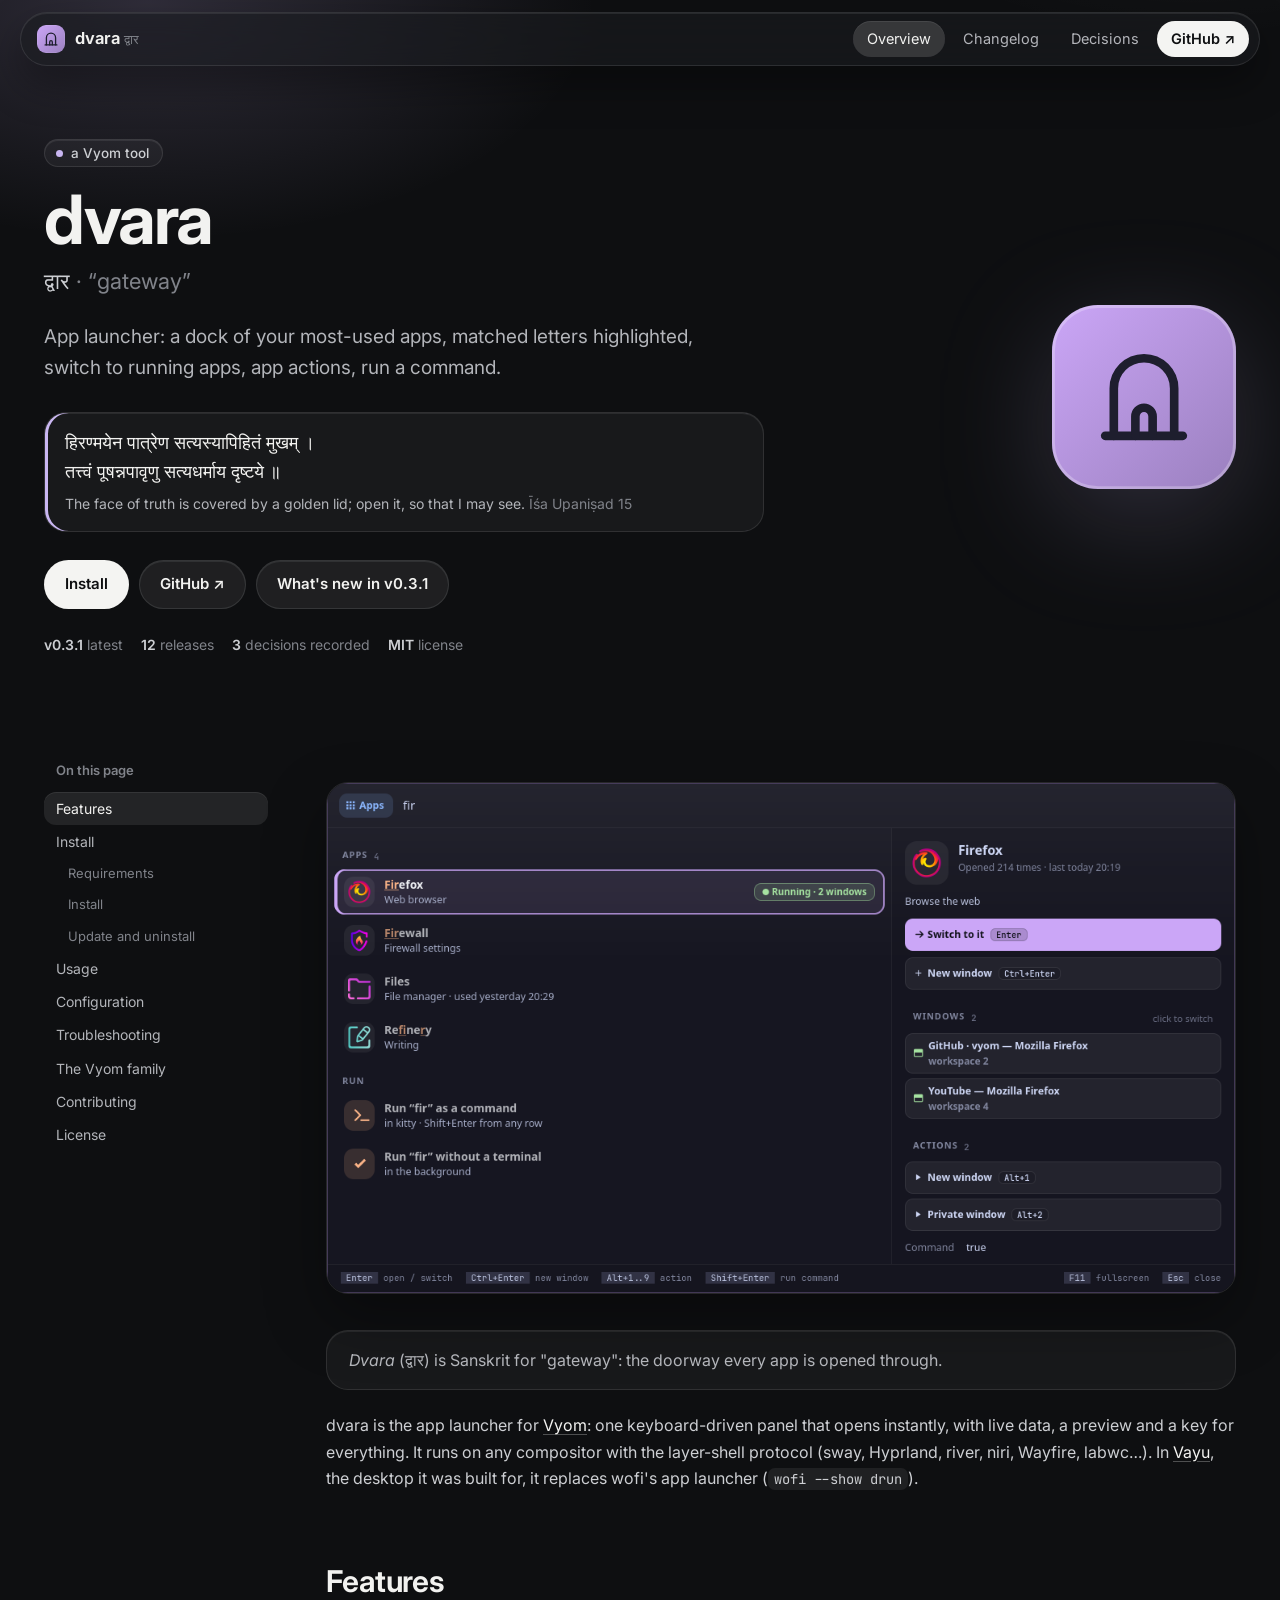
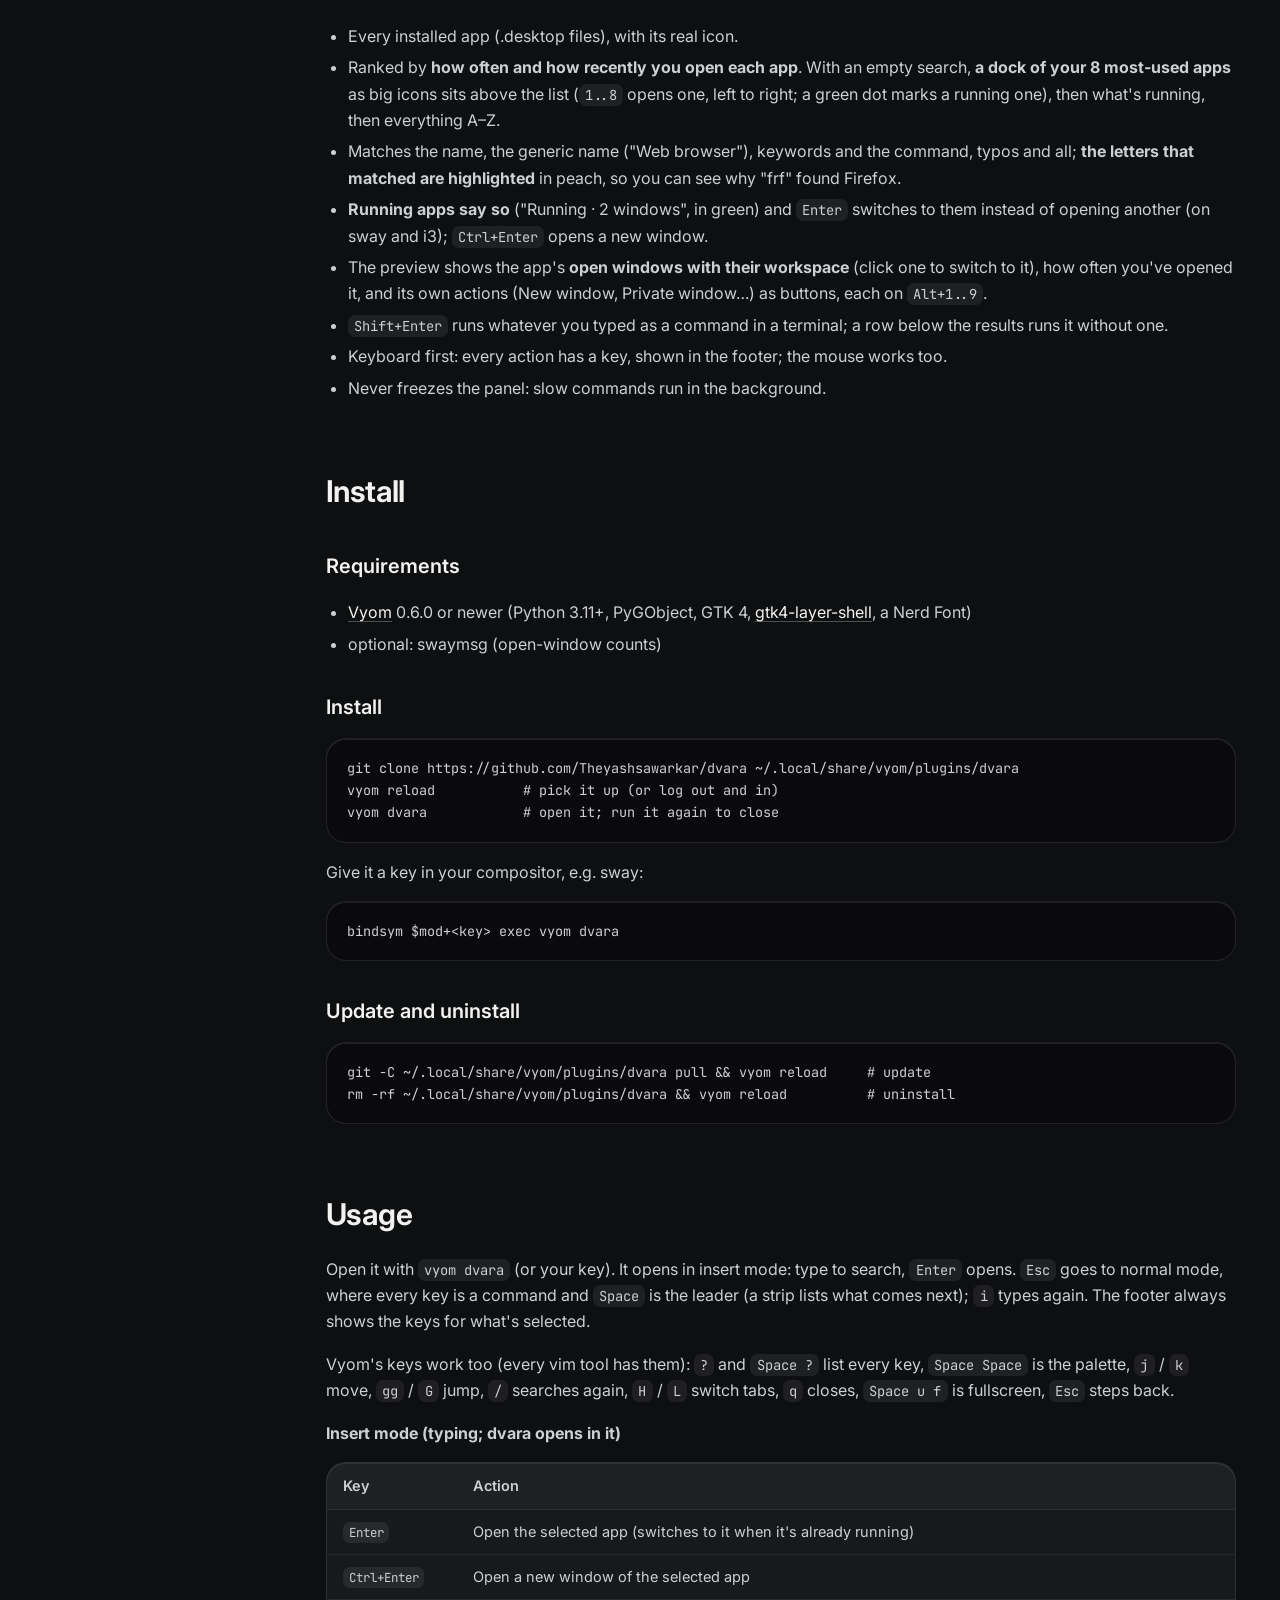
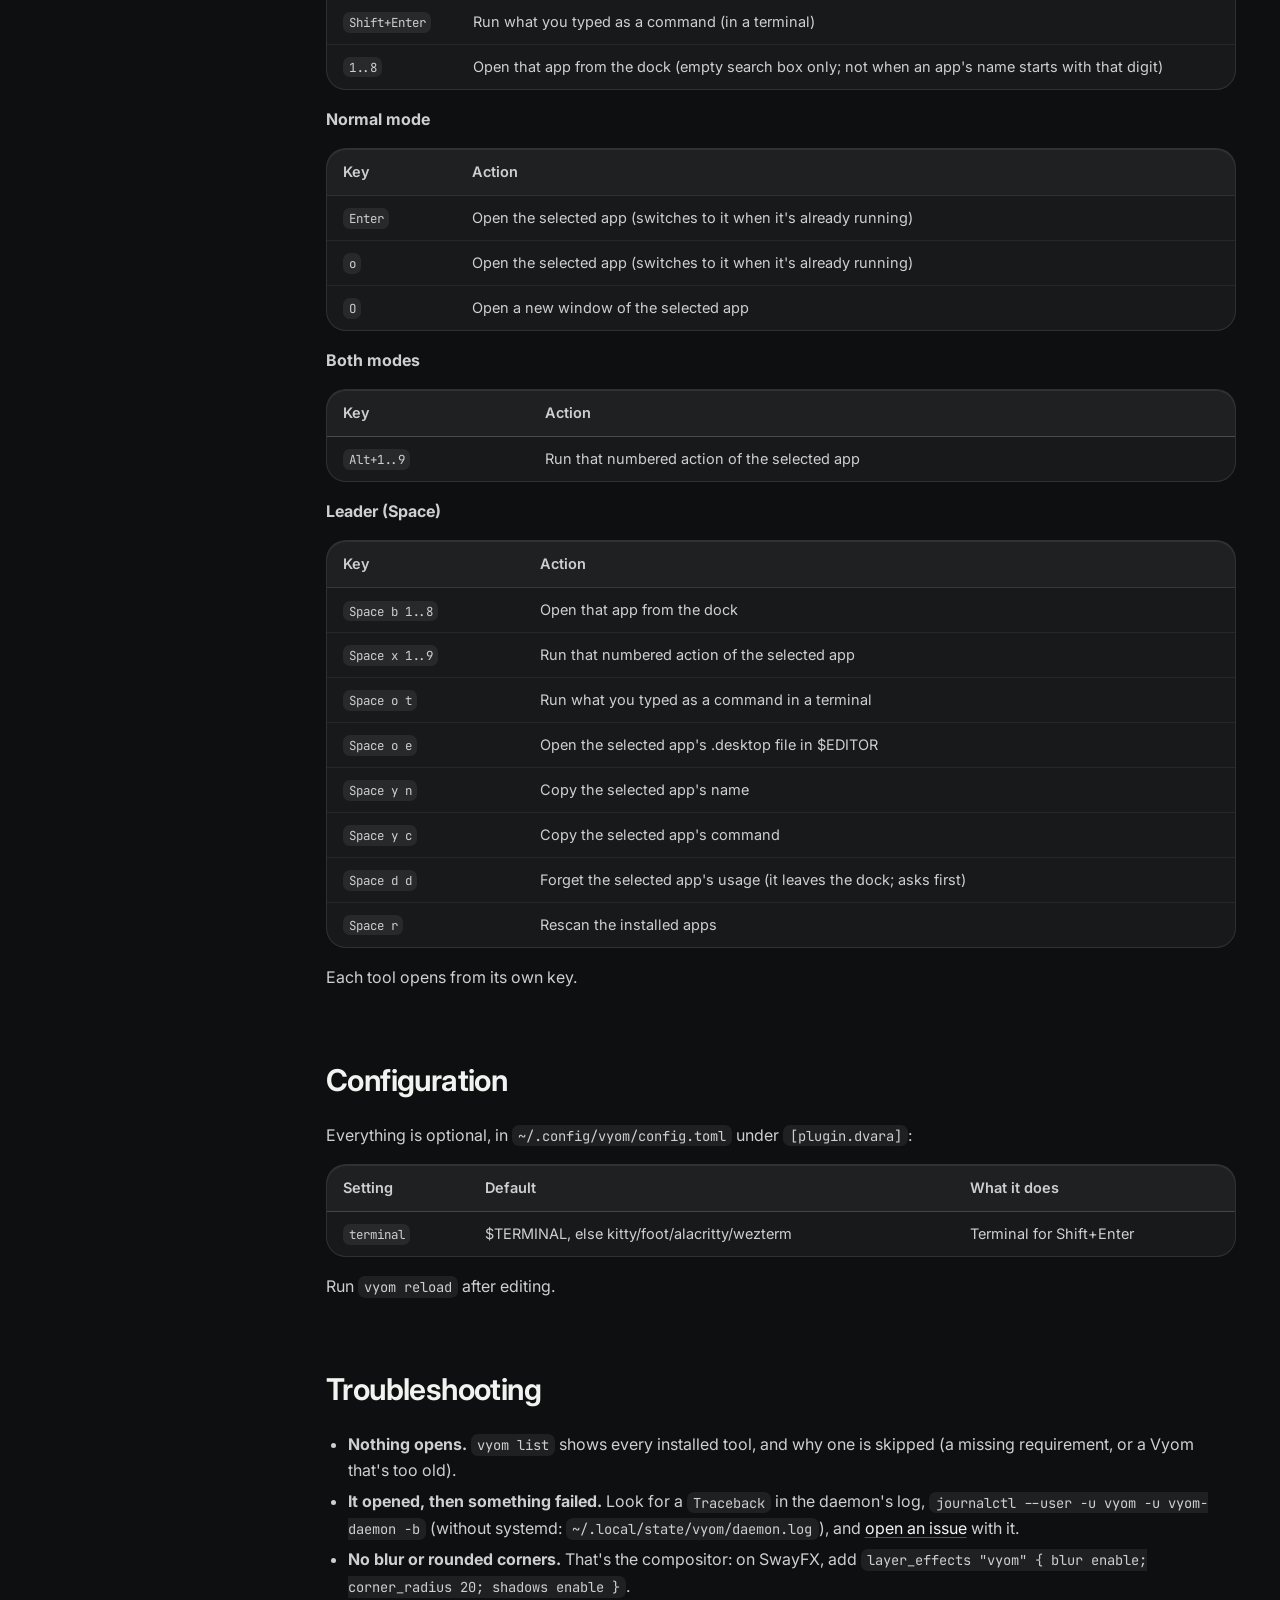
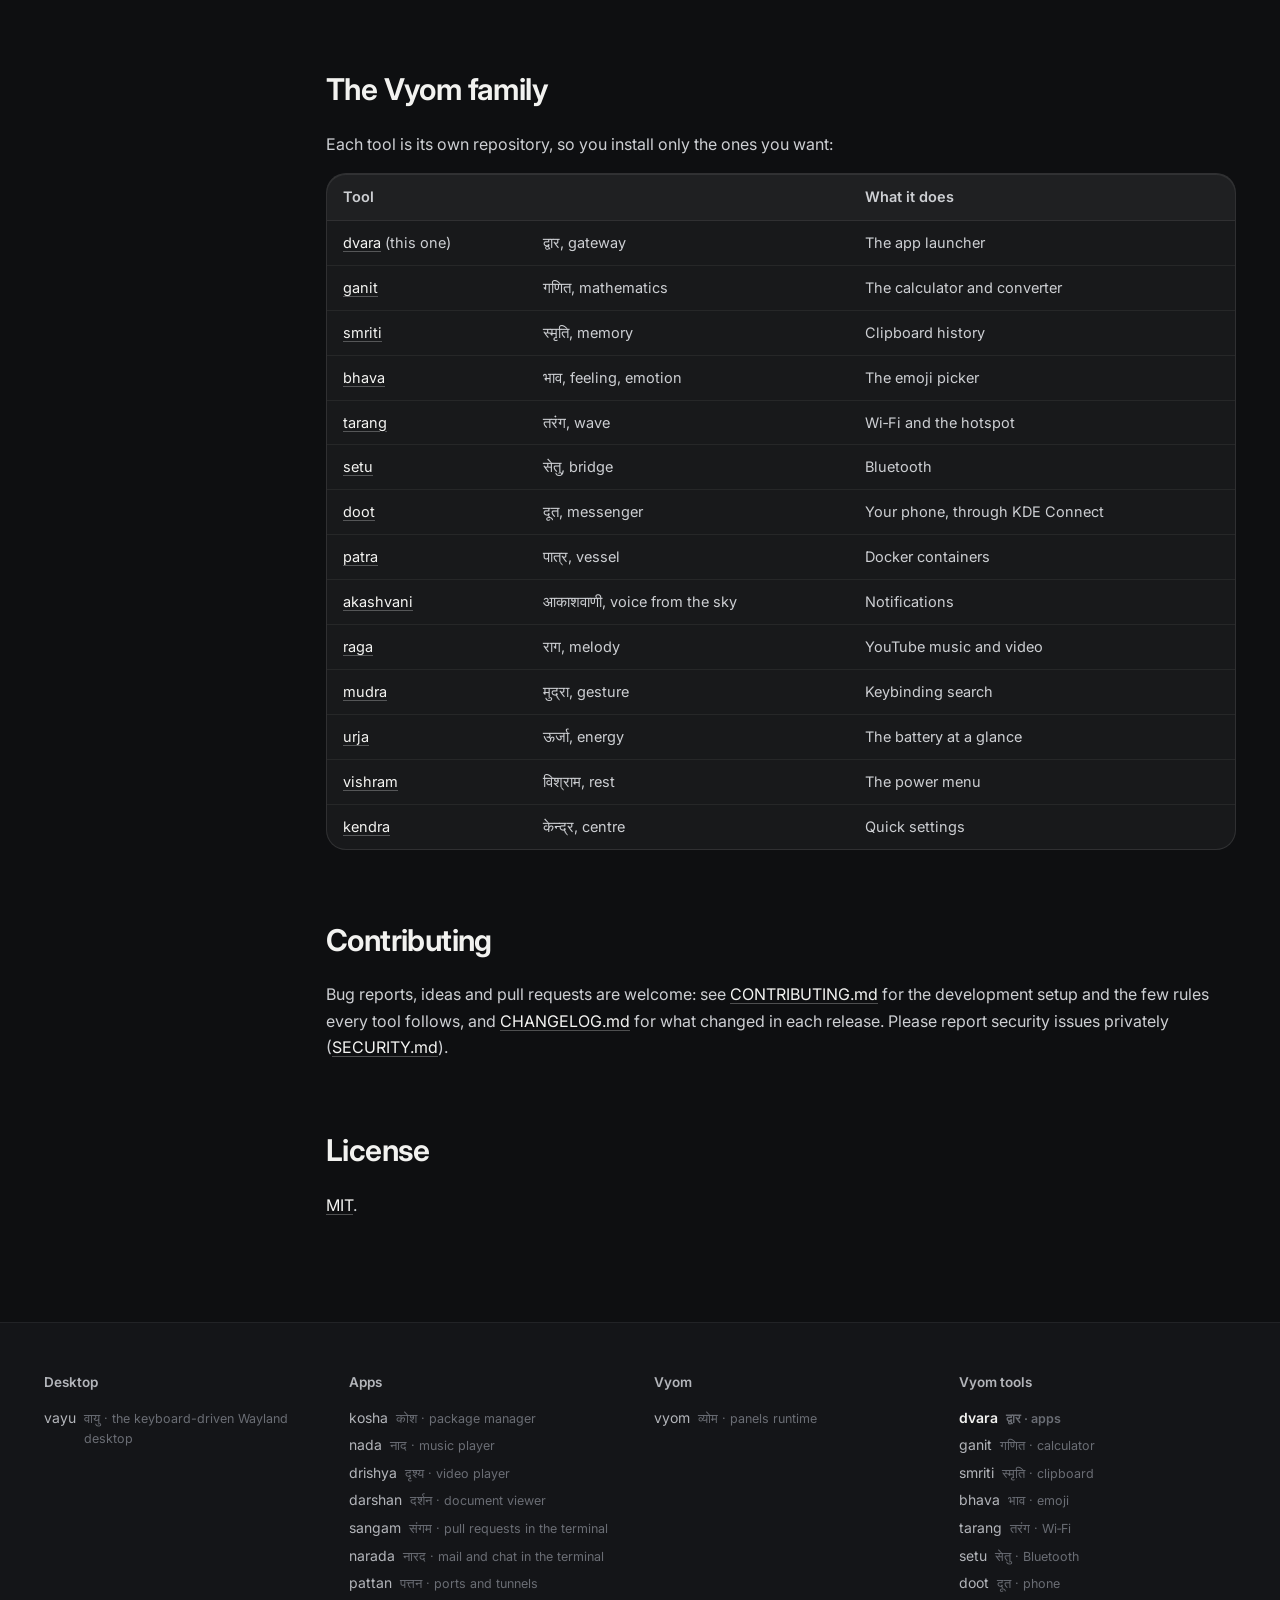
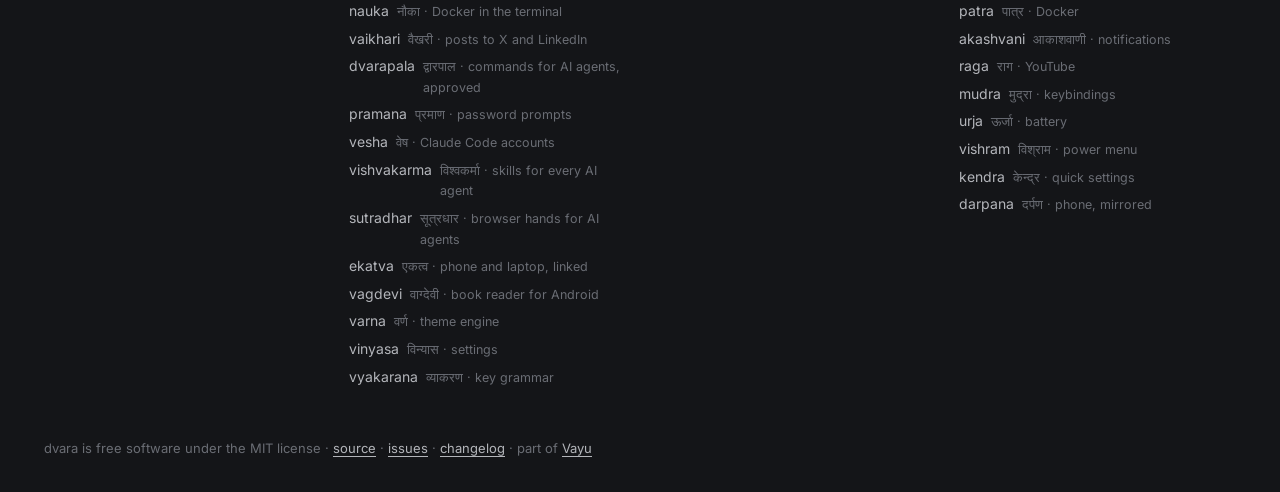
==== commit 30104b35: "Spatial look: graphite glass, round shapes, colour only for meaning Co-Authored-By: Claude Opus 5.5 " ====
--- a/docs/index.html
+++ b/docs/index.html
@@ -7,12 +7,12 @@
 <meta name="description" content="App launcher: a dock of your most-used apps, matched letters highlighted, switch to running apps, app actions, run a command.">
 <meta property="og:title" content="dvara · App launcher: a dock of your most-used apps, matched letters highlighted, switch to running apps, app actions, run a command.">
 <meta property="og:description" content="App launcher: a dock of your most-used apps, matched letters highlighted, switch to running apps, app actions, run a command.">
-<meta name="theme-color" content="#11111b">
+<meta name="theme-color" content="#0e0f11">
 <link rel="icon" href="assets/logo.svg" type="image/svg+xml">
 <link rel="preconnect" href="https://fonts.googleapis.com">
 <link href="https://fonts.googleapis.com/css2?family=Inter:wght@400;500;600;700;800&family=JetBrains+Mono:wght@400;600&display=swap" rel="stylesheet">
 <link rel="stylesheet" href="assets/site.css">
-<style>:root{--accent:#cba6f7;--glow:#cba6f733}</style>
+<style>:root{--tool:#c9b6f2;--glow:#c9b6f22e}</style>
 </head>
 <body>
 <header class="top"><div class="in">
--- a/docs/assets/site.css
+++ b/docs/assets/site.css
@@ -0,0 +1,100 @@
+/* Vayu's Spatial look: graphite glass that floats, very round, colour only
+   where it means something. The near-white accent is where you act (links,
+   the main button); the tool's own colour (--tool) is only its signature:
+   the logo's glow, the shloka's line, the release dots. */
+:root{--crust:#0e0f11;--mantle:#141518;--base:#1b1c20;--s0:#2a2c31;--s1:#3a3c42;--ov0:#6a6d74;--ov1:#80838a;
+--sub0:#b3b5ba;--sub1:#cdcfd3;--text:#f2f2f0;--accent:#f4f4f2;--green:#8ee2a6;--peach:#f7b07d;--red:#ff9389;--blue:#93c4ff;
+--glass:rgba(255,255,255,.045);--rim:rgba(255,255,255,.10);--lit:inset 0 1px 0 rgba(255,255,255,.08);
+--ui:"Inter","Segoe UI",system-ui,sans-serif;--mono:"JetBrains Mono","JetBrainsMono Nerd Font",ui-monospace,monospace}
+*{box-sizing:border-box}html{scroll-behavior:smooth;scroll-padding-top:96px}
+body{margin:0;background:var(--crust);color:var(--text);font:16px/1.65 var(--ui);-webkit-font-smoothing:antialiased}
+a{color:var(--accent);text-decoration:underline;text-decoration-color:rgba(244,244,242,.28);text-underline-offset:3px}
+a:hover{text-decoration-color:var(--accent)}
+code{font:.86em var(--mono);background:rgba(255,255,255,.07);padding:.14em .45em;border-radius:7px;color:var(--sub1)}
+img{max-width:100%;height:auto}
+:focus-visible{outline:2px solid var(--accent);outline-offset:3px;border-radius:8px}
+/* nav: a floating glass pill */
+.top{position:sticky;top:12px;z-index:20;padding:0 16px}
+.top .in{max-width:1240px;margin:0 auto;padding:8px 10px 8px 16px;display:flex;align-items:center;gap:22px;
+border-radius:999px;background:rgba(27,28,32,.62);border:1px solid var(--rim);box-shadow:var(--lit),0 18px 40px rgba(0,0,0,.35);
+backdrop-filter:blur(24px) saturate(1.5);-webkit-backdrop-filter:blur(24px) saturate(1.5)}
+.brand{display:flex;align-items:center;gap:10px;font-weight:650;font-size:16.5px;color:var(--text);text-decoration:none}
+.brand img{width:28px;height:28px;border-radius:9px}.brand small{font-weight:500;color:var(--ov1);font-size:13px}
+.top nav{display:flex;gap:4px;margin-left:auto;flex-wrap:wrap}
+.top nav a{color:var(--sub0);padding:6px 14px;border-radius:999px;font-size:14.5px;text-decoration:none}
+.top nav a:hover{background:rgba(255,255,255,.07);color:var(--text)}
+.top nav a.on{background:rgba(255,255,255,.14);color:var(--text);box-shadow:var(--lit)}
+.top nav a.gh{background:var(--accent);color:var(--crust);font-weight:600}.top nav a.gh:hover{background:#fff}
+/* hero: the tool's light in a dark room */
+.hero{position:relative;overflow:hidden;margin-top:-64px;padding-top:64px}
+.hero:before{content:"";position:absolute;inset:-30% -10% auto;height:720px;
+background:radial-gradient(640px 340px at 18% 32%,var(--glow),transparent 70%),radial-gradient(520px 300px at 86% 8%,rgba(255,255,255,.06),transparent 70%);pointer-events:none}
+.hero .in{position:relative;max-width:1240px;margin:0 auto;padding:84px 24px 60px;display:grid;grid-template-columns:minmax(0,1fr) auto;gap:48px;align-items:center}
+.eyebrow{display:inline-flex;align-items:center;gap:8px;font:500 13.5px var(--ui);color:var(--sub1);padding:5px 13px 5px 11px;border-radius:999px;
+background:var(--glass);border:1px solid var(--rim);box-shadow:var(--lit)}
+.eyebrow:before{content:"";width:7px;height:7px;border-radius:50%;background:var(--tool)}
+.hero h1{font-size:clamp(42px,6vw,68px);line-height:1.02;margin:18px 0 8px;letter-spacing:-.035em;font-weight:700}
+.hero .sa{font-size:22px;color:var(--sub1);margin-bottom:22px}.hero .sa span{color:var(--ov1)}
+.hero .shloka{margin:0 0 28px;padding:16px 20px;border-radius:22px;background:var(--glass);border:1px solid var(--rim);box-shadow:var(--lit),inset 3px 0 0 var(--tool);max-width:720px}
+.hero .shloka p{margin:0 0 6px;font-size:18px;line-height:1.6;color:var(--text)}.hero .shloka figcaption{font-size:14px;color:var(--sub0)}.hero .shloka cite{color:var(--ov1);font-style:normal;white-space:nowrap}
+.hero p.lead{font-size:19px;color:var(--sub0);max-width:680px;margin:0 0 28px}
+.cta{display:flex;gap:10px;flex-wrap:wrap}
+.btn{display:inline-flex;align-items:center;gap:8px;padding:11px 20px;border-radius:999px;font-weight:600;font-size:15px;color:var(--text);
+background:rgba(255,255,255,.07);border:1px solid var(--rim);box-shadow:var(--lit);text-decoration:none}
+.btn:hover{background:rgba(255,255,255,.12)}
+.btn.primary{background:var(--accent);color:var(--crust);border-color:transparent;box-shadow:none}.btn.primary:hover{background:#fff}
+.hero .logo{width:184px;height:184px;filter:drop-shadow(0 28px 56px var(--glow))}
+.meta{display:flex;gap:18px;flex-wrap:wrap;margin-top:24px;color:var(--ov1);font-size:14px}.meta b{color:var(--sub1);font-weight:600}
+/* layout */
+.wrap{max-width:1240px;margin:0 auto;padding:44px 24px 88px;display:grid;grid-template-columns:230px minmax(0,1fr);gap:52px}
+.toc{position:sticky;top:96px;align-self:start;max-height:calc(100vh - 116px);overflow:auto;font-size:14px;padding-right:6px}
+.toc b{display:block;font-size:13px;font-weight:600;color:var(--ov1);margin:0 0 10px 12px}
+.toc a{display:block;color:var(--sub0);padding:5px 12px;border-radius:12px;text-decoration:none}
+.toc a.l3{padding-left:24px;font-size:13px;color:var(--ov1)}
+.toc a:hover{color:var(--text);background:rgba(255,255,255,.04)}
+.toc a.on{color:var(--text);background:rgba(255,255,255,.09);box-shadow:var(--lit)}
+article{min-width:0}
+article h2{font-size:30px;letter-spacing:-.02em;margin:60px 0 14px;padding-top:6px;font-weight:650}
+article h2:first-child{margin-top:0}
+article h3{font-size:20px;margin:34px 0 10px;font-weight:600}article h4{font-size:16px;margin:24px 0 8px;color:var(--sub1)}
+article p,article li{color:var(--sub1)}
+article .anchor{opacity:0;margin-left:-22px;width:22px;display:inline-block;color:var(--ov0);text-decoration:none}
+article h2:hover .anchor,article h3:hover .anchor{opacity:1}
+article ul,article ol{padding-left:22px}article li{margin:5px 0}
+article img{border-radius:22px;border:1px solid var(--rim);box-shadow:0 24px 60px rgba(0,0,0,.35)}
+article p[align=center]{text-align:center}article p[align=center] img{margin:6px 0}
+article blockquote{margin:22px 0;padding:16px 22px;background:var(--glass);border:1px solid var(--rim);box-shadow:var(--lit);border-radius:22px}
+article blockquote p{margin:0;color:var(--sub0)}
+pre.code{position:relative;background:rgba(0,0,0,.28);border:1px solid var(--rim);box-shadow:var(--lit);border-radius:20px;padding:18px 20px;overflow:auto;font:13.5px/1.65 var(--mono);color:var(--sub1)}
+pre.code code{background:none;padding:0;font-size:inherit;color:inherit}
+pre.code .copy{position:absolute;top:10px;right:10px;font:600 12px var(--ui);padding:5px 12px;border-radius:999px;border:0;background:rgba(255,255,255,.1);color:var(--text);cursor:pointer;opacity:0;transition:opacity .15s}
+pre.code:hover .copy,pre.code .copy:focus-visible{opacity:1}
+.table{overflow:auto;margin:16px 0;border:1px solid var(--rim);border-radius:20px;background:var(--glass);box-shadow:var(--lit)}
+table{border-collapse:collapse;width:100%;font-size:14.5px}
+th{text-align:left;color:var(--sub1);font-weight:600;padding:11px 16px;border-bottom:1px solid var(--rim);background:rgba(255,255,255,.03)}
+td{padding:10px 16px;border-bottom:1px solid rgba(255,255,255,.06);color:var(--sub1);vertical-align:top}tr:last-child td{border-bottom:0}
+td code{white-space:nowrap}
+/* changelog */
+.release{position:relative;padding:0 0 10px 30px;border-left:1px solid var(--s1);margin-left:6px}
+.release:before{content:"";position:absolute;left:-6px;top:11px;width:11px;height:11px;border-radius:50%;background:var(--tool);box-shadow:0 0 0 4px var(--crust)}
+.release h2{margin-top:0;font-size:24px}.release h2 .date{font:500 14px var(--mono);color:var(--ov1);margin-left:10px}
+.release .tag{font:600 12px var(--mono);padding:2px 10px;border-radius:999px;background:rgba(255,255,255,.08);color:var(--text);margin-left:8px;vertical-align:3px}
+/* adr */
+.cards{display:grid;grid-template-columns:repeat(auto-fill,minmax(300px,1fr));gap:14px;margin:18px 0}
+.card{display:block;background:var(--glass);border:1px solid var(--rim);box-shadow:var(--lit);border-radius:24px;padding:20px 22px;color:var(--text);text-decoration:none;transition:background .15s,border-color .15s}
+.card:hover{background:rgba(255,255,255,.075);border-color:rgba(255,255,255,.2)}
+.card .n{font:600 12px var(--mono);color:var(--ov1)}.card h3{margin:6px 0 6px;font-size:17px}.card p{margin:0;color:var(--sub0);font-size:14px}
+.status{display:inline-block;font:600 12px var(--ui);padding:2px 10px;border-radius:999px;background:rgba(142,226,166,.14);color:var(--green)}
+.status.superseded,.status.deprecated{background:rgba(247,176,125,.14);color:var(--peach)}.status.proposed{background:rgba(147,196,255,.14);color:var(--blue)}
+/* footer */
+footer{border-top:1px solid rgba(255,255,255,.06);background:var(--mantle)}
+footer .in{max-width:1240px;margin:0 auto;padding:48px 24px;display:grid;grid-template-columns:repeat(auto-fit,minmax(200px,1fr));gap:28px}
+footer h4{margin:0 0 10px;font-size:13.5px;font-weight:600;color:var(--sub0)}
+footer a{display:flex;gap:8px;align-items:baseline;color:var(--sub0);font-size:14px;padding:2px 0;text-decoration:none}footer a:hover{color:var(--text)}footer a span{color:var(--ov0);font-size:12.5px}
+footer a.me{color:var(--text);font-weight:600}
+footer .bottom{max-width:1240px;margin:0 auto;padding:0 24px 32px;color:var(--ov0);font-size:13px}
+footer .bottom a{display:inline;padding:0;font-size:13px;text-decoration:underline}
+@media(max-width:900px){.wrap{grid-template-columns:1fr}.toc{display:none}.hero .in{grid-template-columns:1fr}.hero .logo{width:112px;height:112px;order:-1}
+.top nav a:not(.gh){padding:6px 9px}}
+@media(max-width:560px){.top{padding:0 10px}.top .in{gap:10px;padding-left:12px}.brand small{display:none}.top nav a.hide{display:none}.hero .in{padding:52px 16px 36px}.wrap{padding:28px 16px 64px}}
+@media(prefers-reduced-motion:reduce){html{scroll-behavior:auto}*{transition:none!important}}
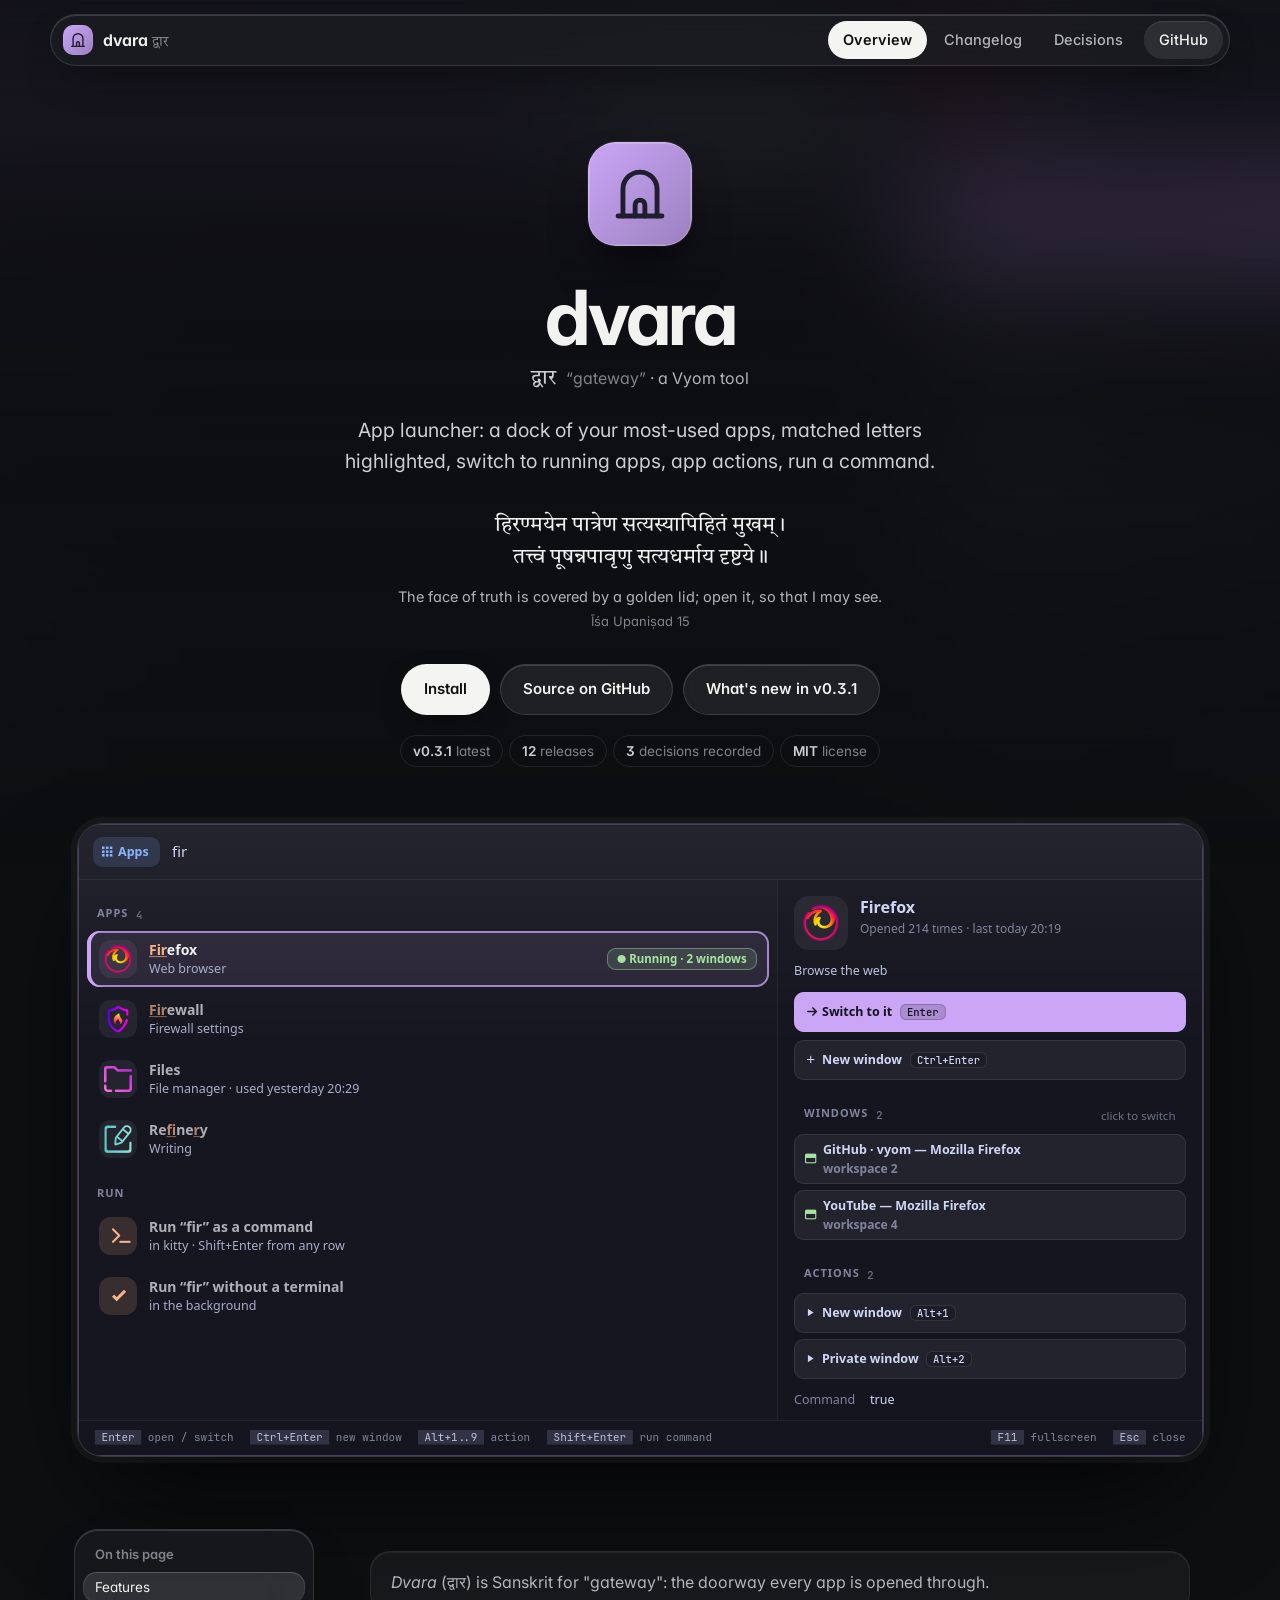
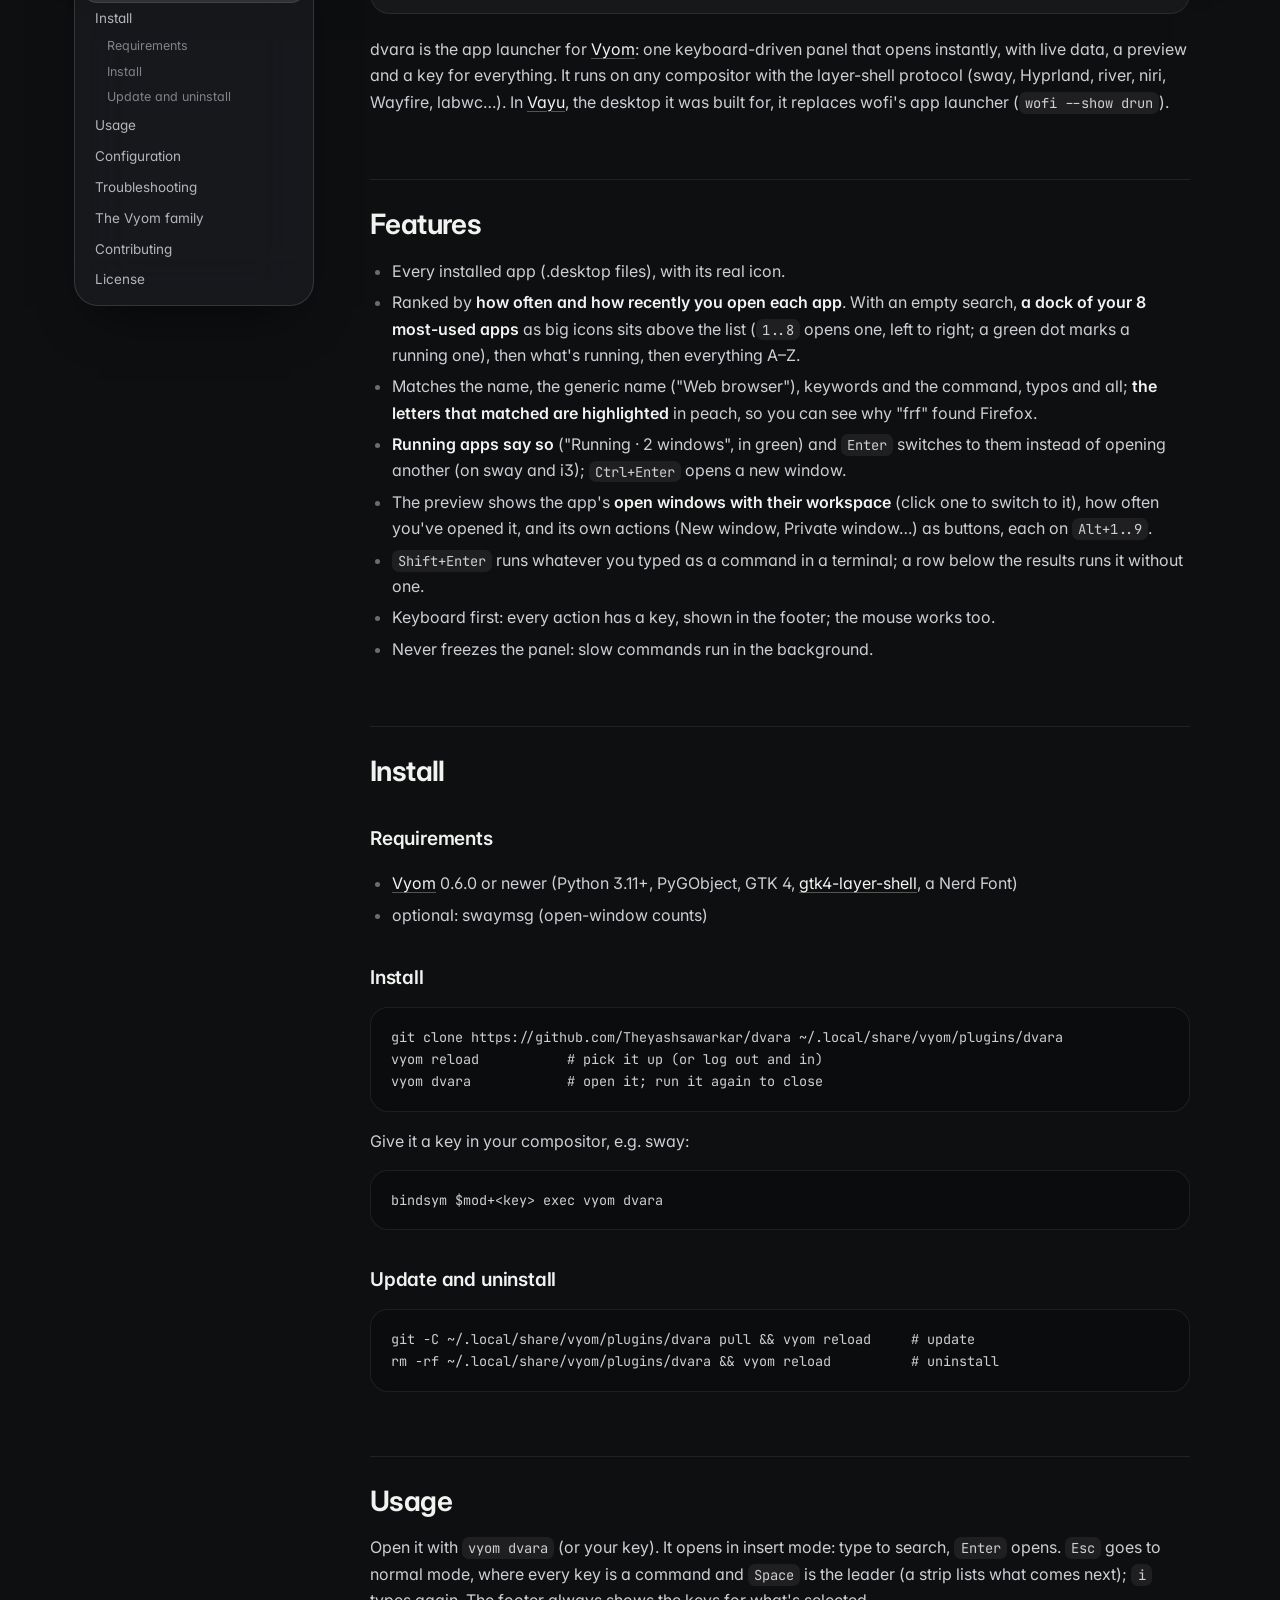
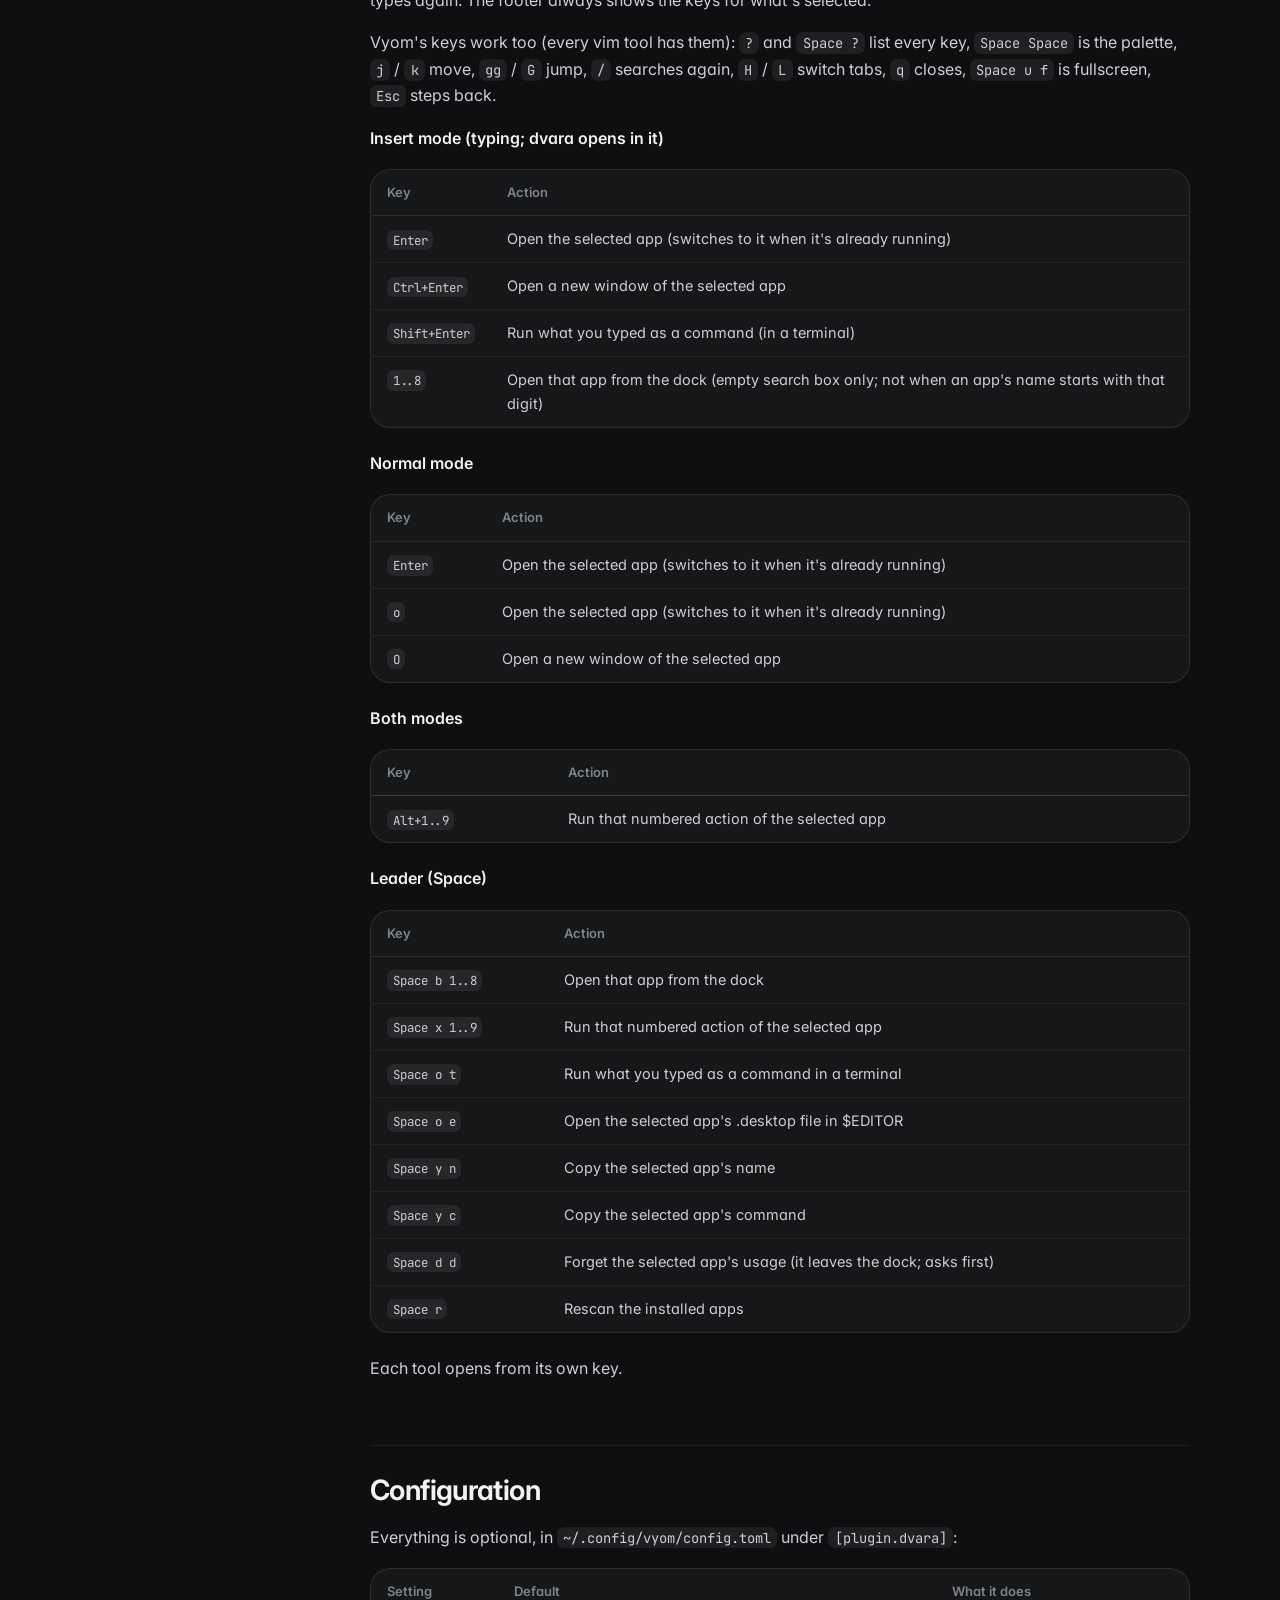
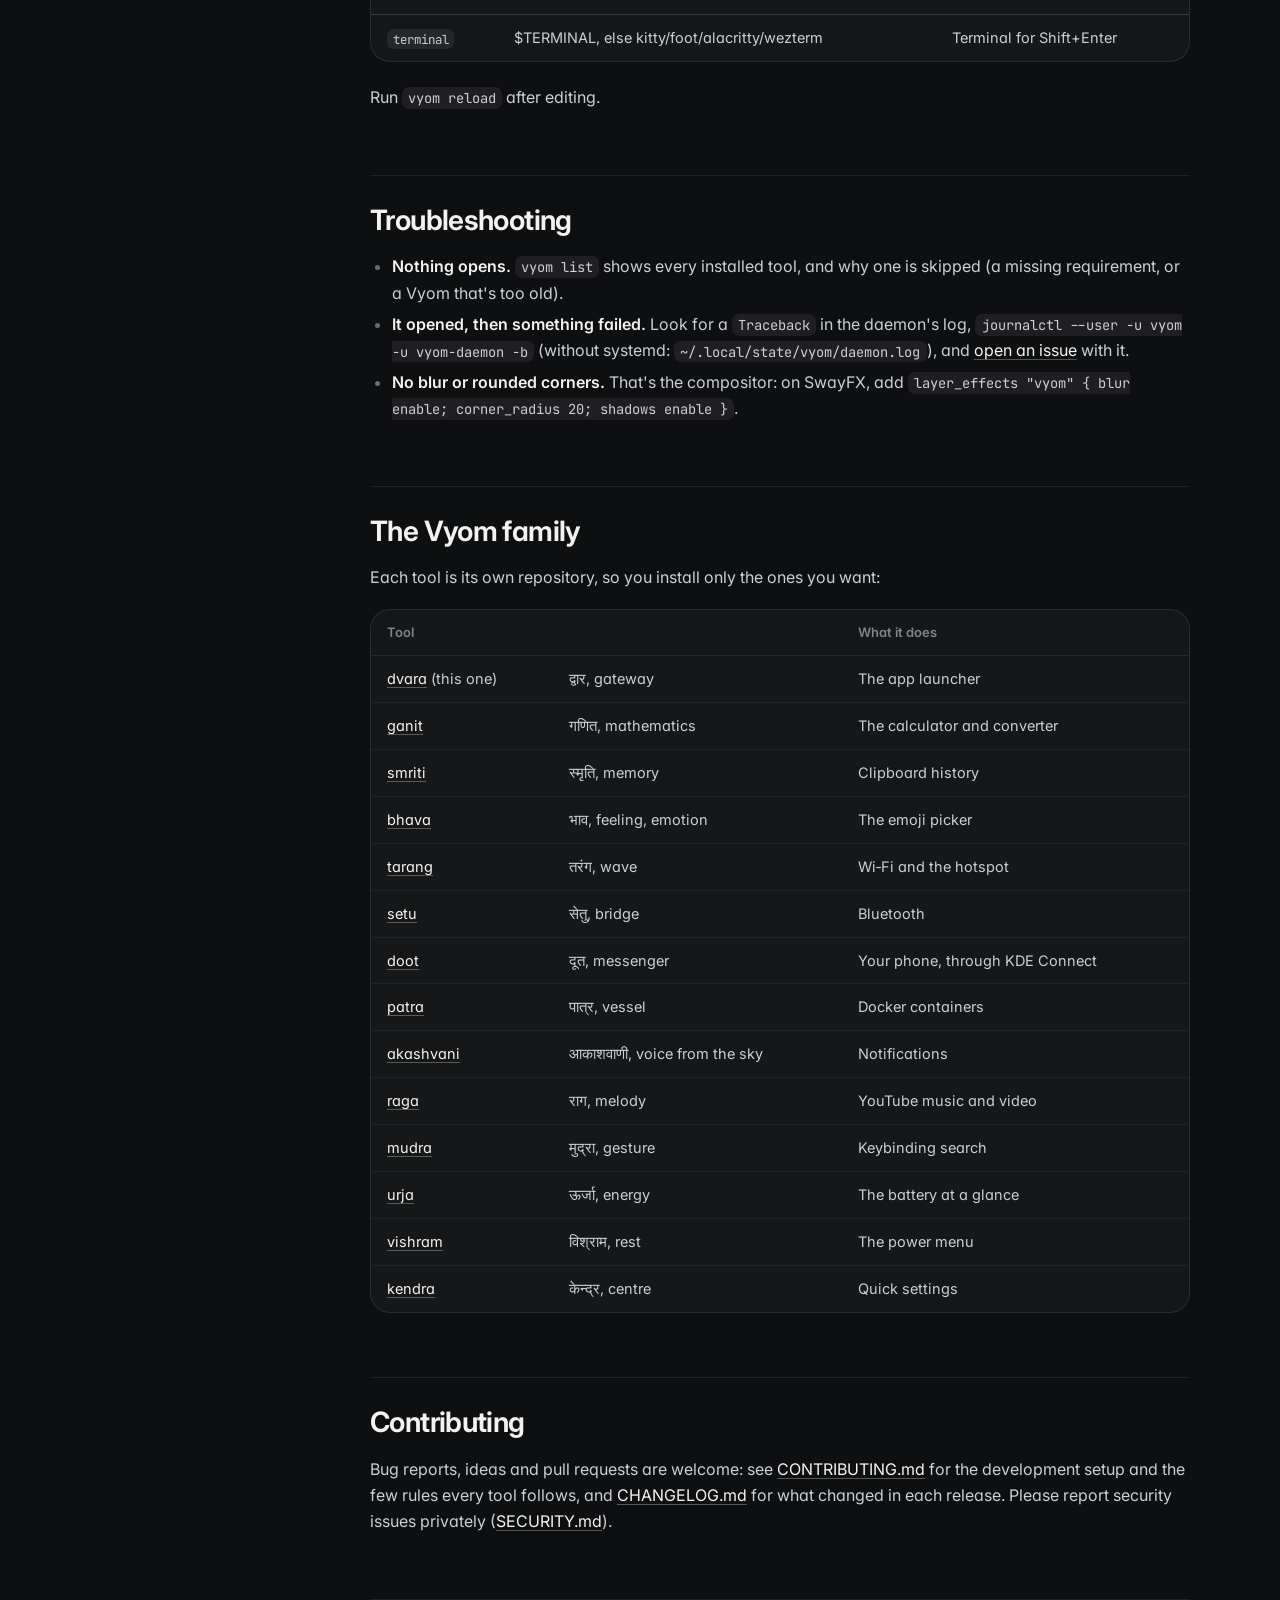
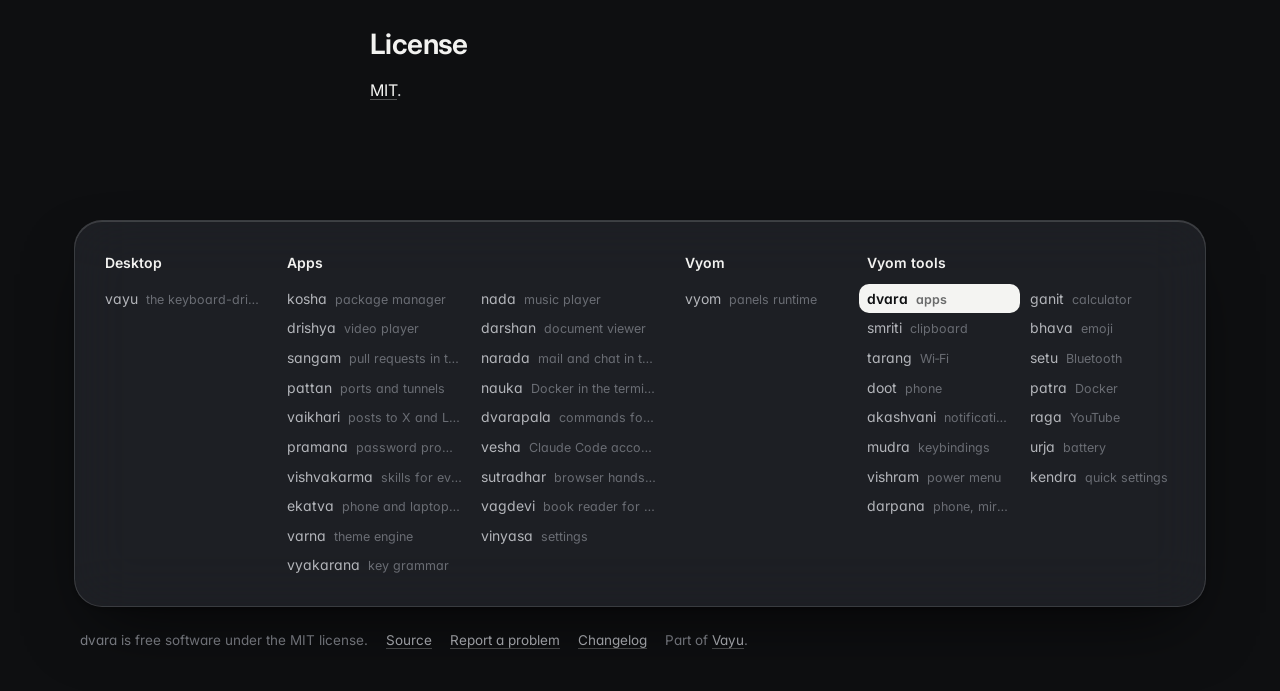
==== commit b685fceb: "Website: closer to Vayu's own Spatial site The tool's screenshot blurred behind the page, a centred " ====
--- a/docs/index.html
+++ b/docs/index.html
@@ -10,28 +10,27 @@
 <meta name="theme-color" content="#0e0f11">
 <link rel="icon" href="assets/logo.svg" type="image/svg+xml">
 <link rel="preconnect" href="https://fonts.googleapis.com">
-<link href="https://fonts.googleapis.com/css2?family=Inter:wght@400;500;600;700;800&family=JetBrains+Mono:wght@400;600&display=swap" rel="stylesheet">
+<link rel="preconnect" href="https://fonts.gstatic.com" crossorigin>
+<link href="https://fonts.googleapis.com/css2?family=Inter:wght@400;500;600;700&family=JetBrains+Mono:wght@400;500;600&family=Tiro+Devanagari+Sanskrit&display=swap" rel="stylesheet">
 <link rel="stylesheet" href="assets/site.css">
-<style>:root{--tool:#c9b6f2;--glow:#c9b6f22e}</style>
+<style>:root{--tool:#c9b6f2}.backdrop:before{background-image:url("assets/screenshots/dvara.png")}</style>
 </head>
-<body>
+<body class="home">
+<div class="backdrop" aria-hidden="true"></div>
 <header class="top"><div class="in">
 <a class="brand" href="index.html"><img src="assets/logo.svg" alt=""><span>dvara <small>द्वार</small></span></a>
-<nav><a href="index.html" class="on">Overview</a><a href="changelog.html" class="">Changelog</a><a href="adr/index.html" class=" hide">Decisions</a><a class="gh" href="https://github.com/Theyashsawarkar/dvara">GitHub ↗</a></nav></div></header>
-<section class="hero"><div class="in"><div>
-<div class="eyebrow">a Vyom tool</div>
+<nav><a href="index.html" class="on">Overview</a><a href="changelog.html" class="">Changelog</a><a href="adr/index.html" class=" hide">Decisions</a><a class="gh" href="https://github.com/Theyashsawarkar/dvara">GitHub</a></nav></div></header>
+<header class="hero">
+<img class="logo" src="assets/logo.svg" alt="dvara logo" width="104" height="104">
 <h1>dvara</h1>
-<div class="sa">द्वार <span>· “gateway”</span></div>
+<div class="sa"><b lang="sa">द्वार</b> <i>“gateway”</i> · a Vyom tool</div>
 <p class="lead">App launcher: a dock of your most-used apps, matched letters highlighted, switch to running apps, app actions, run a command.</p>
 <figure class="shloka"><p lang="sa">हिरण्मयेन पात्रेण सत्यस्यापिहितं मुखम् ।<br>तत्त्वं पूषन्नपावृणु सत्यधर्माय दृष्टये ॥</p><figcaption>The face of truth is covered by a golden lid; open it, so that I may see. <cite>Īśa Upaniṣad 15</cite></figcaption></figure>
-<div class="cta"><a class="btn primary" href="#install">Install</a><a class="btn" href="https://github.com/Theyashsawarkar/dvara">GitHub ↗</a>
-<a class="btn" href="changelog.html">What's new in v0.3.1</a></div>
+<div class="cta"><a class="btn primary" href="#install">Install</a><a class="btn" href="https://github.com/Theyashsawarkar/dvara">Source on GitHub</a><a class="btn" href="changelog.html">What's new in v0.3.1</a></div>
 <div class="meta"><span><b>v0.3.1</b> latest</span><span><b>12</b> releases</span><span><b>3</b> decisions recorded</span><span><b>MIT</b> license</span></div>
-</div><img class="logo" src="assets/logo.svg" alt="dvara logo"></div></section>
+</header>
+<figure class="shot"><img src="assets/screenshots/dvara.png" alt="dvara: searching fir, with the matched letters of Firefox, Firewall and Refinery highlighted, Firefox marked Running · 2 windows, a Run as a command row, and the preview with Switch to it, its two windows and workspaces, and its actions on Alt+1 and Alt+2" fetchpriority="high"></figure>
 <div class="wrap"><aside class="toc"><b>On this page</b><a class="l2" href="#features">Features</a><a class="l2" href="#install">Install</a><a class="l3" href="#requirements">Requirements</a><a class="l3" href="#install">Install</a><a class="l3" href="#update-and-uninstall">Update and uninstall</a><a class="l2" href="#usage">Usage</a><a class="l2" href="#configuration">Configuration</a><a class="l2" href="#troubleshooting">Troubleshooting</a><a class="l2" href="#the-vyom-family">The Vyom family</a><a class="l2" href="#contributing">Contributing</a><a class="l2" href="#license">License</a></aside><article>
-<p align="center">
-  <img alt="dvara: searching fir, with the matched letters of Firefox, Firewall and Refinery highlighted, Firefox marked Running · 2 windows, a Run as a command row, and the preview with Switch to it, its two windows and workspaces, and its actions on Alt+1 and Alt+2" src="assets/screenshots/dvara.png" width="100%">
-</p>
 <blockquote><p><em>Dvara</em> (द्वार) is Sanskrit for "gateway": the doorway every app is opened through.</p></blockquote>
 <p>dvara is the app launcher for <a href="https://github.com/Theyashsawarkar/vyom">Vyom</a>: one keyboard-driven panel that opens instantly, with live data, a preview and a key for everything. It runs on any compositor with the layer-shell protocol (sway, Hyprland, river, niri, Wayfire, labwc…). In <a href="https://github.com/Theyashsawarkar/vayu">Vayu</a>, the desktop it was built for, it replaces wofi's app launcher (<code>wofi --show drun</code>).</p>
 <h2 id="features"><a class="anchor" href="#features">#</a>Features</h2>
@@ -76,11 +75,11 @@
 <h2 id="license"><a class="anchor" href="#license">#</a>License</h2>
 <p><a href="https://github.com/Theyashsawarkar/dvara/blob/main/LICENSE">MIT</a>.</p>
 </article></div>
-<footer><div class="in"><div><h4>Desktop</h4><a href="https://vayu.theyashsawarkar.dev/" class="">vayu <span>वायु · the keyboard-driven Wayland desktop</span></a></div><div><h4>Apps</h4><a href="https://kosha.theyashsawarkar.dev/" class="">kosha <span>कोश · package manager</span></a><a href="https://nada.theyashsawarkar.dev/" class="">nada <span>नाद · music player</span></a><a href="https://drishya.theyashsawarkar.dev/" class="">drishya <span>दृश्य · video player</span></a><a href="https://darshan.theyashsawarkar.dev/" class="">darshan <span>दर्शन · document viewer</span></a><a href="https://sangam.theyashsawarkar.dev/" class="">sangam <span>संगम · pull requests in the terminal</span></a><a href="https://narada.theyashsawarkar.dev/" class="">narada <span>नारद · mail and chat in the terminal</span></a><a href="https://pattan.theyashsawarkar.dev/" class="">pattan <span>पत्तन · ports and tunnels</span></a><a href="https://nauka.theyashsawarkar.dev/" class="">nauka <span>नौका · Docker in the terminal</span></a><a href="https://vaikhari.theyashsawarkar.dev/" class="">vaikhari <span>वैखरी · posts to X and LinkedIn</span></a><a href="https://dvarapala.theyashsawarkar.dev/" class="">dvarapala <span>द्वारपाल · commands for AI agents, approved</span></a><a href="https://pramana.theyashsawarkar.dev/" class="">pramana <span>प्रमाण · password prompts</span></a><a href="https://vesha.theyashsawarkar.dev/" class="">vesha <span>वेष · Claude Code accounts</span></a><a href="https://vishvakarma.theyashsawarkar.dev/" class="">vishvakarma <span>विश्वकर्मा · skills for every AI agent</span></a><a href="https://sutradhar.theyashsawarkar.dev/" class="">sutradhar <span>सूत्रधार · browser hands for AI agents</span></a><a href="https://ekatva.theyashsawarkar.dev/" class="">ekatva <span>एकत्व · phone and laptop, linked</span></a><a href="https://vagdevi.theyashsawarkar.dev/" class="">vagdevi <span>वाग्देवी · book reader for Android</span></a><a href="https://varna.theyashsawarkar.dev/" class="">varna <span>वर्ण · theme engine</span></a><a href="https://vinyasa.theyashsawarkar.dev/" class="">vinyasa <span>विन्यास · settings</span></a><a href="https://vyakarana.theyashsawarkar.dev/" class="">vyakarana <span>व्याकरण · key grammar</span></a></div><div><h4>Vyom</h4><a href="https://vyom.theyashsawarkar.dev/" class="">vyom <span>व्योम · panels runtime</span></a></div><div><h4>Vyom tools</h4><a href="https://dvara.theyashsawarkar.dev/" class="me">dvara <span>द्वार · apps</span></a><a href="https://ganit.theyashsawarkar.dev/" class="">ganit <span>गणित · calculator</span></a><a href="https://smriti.theyashsawarkar.dev/" class="">smriti <span>स्मृति · clipboard</span></a><a href="https://bhava.theyashsawarkar.dev/" class="">bhava <span>भाव · emoji</span></a><a href="https://tarang.theyashsawarkar.dev/" class="">tarang <span>तरंग · Wi‑Fi</span></a><a href="https://setu.theyashsawarkar.dev/" class="">setu <span>सेतु · Bluetooth</span></a><a href="https://doot.theyashsawarkar.dev/" class="">doot <span>दूत · phone</span></a><a href="https://patra.theyashsawarkar.dev/" class="">patra <span>पात्र · Docker</span></a><a href="https://akashvani.theyashsawarkar.dev/" class="">akashvani <span>आकाशवाणी · notifications</span></a><a href="https://raga.theyashsawarkar.dev/" class="">raga <span>राग · YouTube</span></a><a href="https://mudra.theyashsawarkar.dev/" class="">mudra <span>मुद्रा · keybindings</span></a><a href="https://urja.theyashsawarkar.dev/" class="">urja <span>ऊर्जा · battery</span></a><a href="https://vishram.theyashsawarkar.dev/" class="">vishram <span>विश्राम · power menu</span></a><a href="https://kendra.theyashsawarkar.dev/" class="">kendra <span>केन्द्र · quick settings</span></a><a href="https://darpana.theyashsawarkar.dev/" class="">darpana <span>दर्पण · phone, mirrored</span></a></div></div>
-<div class="bottom">dvara is free software under the MIT license · <a href="https://github.com/Theyashsawarkar/dvara">source</a> · <a href="https://github.com/Theyashsawarkar/dvara/issues">issues</a> · <a href="changelog.html">changelog</a> · part of <a href="https://vayu.theyashsawarkar.dev/">Vayu</a></div></footer>
+<footer><div class="in glass"><div class=""><h4>Desktop</h4><div class="list"><a href="https://vayu.theyashsawarkar.dev/" class="">vayu <span>the keyboard-driven Wayland desktop</span></a></div></div><div class="g2"><h4>Apps</h4><div class="list"><a href="https://kosha.theyashsawarkar.dev/" class="">kosha <span>package manager</span></a><a href="https://nada.theyashsawarkar.dev/" class="">nada <span>music player</span></a><a href="https://drishya.theyashsawarkar.dev/" class="">drishya <span>video player</span></a><a href="https://darshan.theyashsawarkar.dev/" class="">darshan <span>document viewer</span></a><a href="https://sangam.theyashsawarkar.dev/" class="">sangam <span>pull requests in the terminal</span></a><a href="https://narada.theyashsawarkar.dev/" class="">narada <span>mail and chat in the terminal</span></a><a href="https://pattan.theyashsawarkar.dev/" class="">pattan <span>ports and tunnels</span></a><a href="https://nauka.theyashsawarkar.dev/" class="">nauka <span>Docker in the terminal</span></a><a href="https://vaikhari.theyashsawarkar.dev/" class="">vaikhari <span>posts to X and LinkedIn</span></a><a href="https://dvarapala.theyashsawarkar.dev/" class="">dvarapala <span>commands for AI agents, approved</span></a><a href="https://pramana.theyashsawarkar.dev/" class="">pramana <span>password prompts</span></a><a href="https://vesha.theyashsawarkar.dev/" class="">vesha <span>Claude Code accounts</span></a><a href="https://vishvakarma.theyashsawarkar.dev/" class="">vishvakarma <span>skills for every AI agent</span></a><a href="https://sutradhar.theyashsawarkar.dev/" class="">sutradhar <span>browser hands for AI agents</span></a><a href="https://ekatva.theyashsawarkar.dev/" class="">ekatva <span>phone and laptop, linked</span></a><a href="https://vagdevi.theyashsawarkar.dev/" class="">vagdevi <span>book reader for Android</span></a><a href="https://varna.theyashsawarkar.dev/" class="">varna <span>theme engine</span></a><a href="https://vinyasa.theyashsawarkar.dev/" class="">vinyasa <span>settings</span></a><a href="https://vyakarana.theyashsawarkar.dev/" class="">vyakarana <span>key grammar</span></a></div></div><div class=""><h4>Vyom</h4><div class="list"><a href="https://vyom.theyashsawarkar.dev/" class="">vyom <span>panels runtime</span></a></div></div><div class="g2"><h4>Vyom tools</h4><div class="list"><a href="https://dvara.theyashsawarkar.dev/" class="me" aria-current="page">dvara <span>apps</span></a><a href="https://ganit.theyashsawarkar.dev/" class="">ganit <span>calculator</span></a><a href="https://smriti.theyashsawarkar.dev/" class="">smriti <span>clipboard</span></a><a href="https://bhava.theyashsawarkar.dev/" class="">bhava <span>emoji</span></a><a href="https://tarang.theyashsawarkar.dev/" class="">tarang <span>Wi‑Fi</span></a><a href="https://setu.theyashsawarkar.dev/" class="">setu <span>Bluetooth</span></a><a href="https://doot.theyashsawarkar.dev/" class="">doot <span>phone</span></a><a href="https://patra.theyashsawarkar.dev/" class="">patra <span>Docker</span></a><a href="https://akashvani.theyashsawarkar.dev/" class="">akashvani <span>notifications</span></a><a href="https://raga.theyashsawarkar.dev/" class="">raga <span>YouTube</span></a><a href="https://mudra.theyashsawarkar.dev/" class="">mudra <span>keybindings</span></a><a href="https://urja.theyashsawarkar.dev/" class="">urja <span>battery</span></a><a href="https://vishram.theyashsawarkar.dev/" class="">vishram <span>power menu</span></a><a href="https://kendra.theyashsawarkar.dev/" class="">kendra <span>quick settings</span></a><a href="https://darpana.theyashsawarkar.dev/" class="">darpana <span>phone, mirrored</span></a></div></div></div>
+<div class="bottom"><span>dvara is free software under the MIT license.</span><a href="https://github.com/Theyashsawarkar/dvara">Source</a><a href="https://github.com/Theyashsawarkar/dvara/issues">Report a problem</a><a href="changelog.html">Changelog</a><span>Part of <a href="https://vayu.theyashsawarkar.dev/">Vayu</a>.</span></div></footer>
 <script>
-document.querySelectorAll('pre.code').forEach(p=>{const b=document.createElement('button');b.className='copy';b.textContent='Copy';
-b.onclick=()=>{navigator.clipboard.writeText(p.innerText.replace(/^Copy/,'')).then(()=>{b.textContent='Copied';setTimeout(()=>b.textContent='Copy',1200)})};p.appendChild(b)});
+document.querySelectorAll('pre.code').forEach(p=>{const b=document.createElement('button');b.className='copy';b.type='button';b.textContent='Copy';
+b.onclick=()=>{navigator.clipboard.writeText(p.querySelector('code').innerText).then(()=>{b.textContent='Copied';b.classList.add('done');setTimeout(()=>{b.textContent='Copy';b.classList.remove('done')},1400)})};p.appendChild(b)});
 const links=[...document.querySelectorAll('.toc a')];if(links.length){const hs=links.map(a=>document.getElementById(a.hash.slice(1))).filter(Boolean);
 const on=()=>{let cur=hs[0];for(const h of hs){if(h.getBoundingClientRect().top<120)cur=h}links.forEach(a=>a.classList.toggle('on',cur&&a.hash==='#'+cur.id))};
 addEventListener('scroll',on,{passive:true});on()}
--- a/docs/assets/site.css
+++ b/docs/assets/site.css
@@ -1,100 +1,131 @@
-/* Vayu's Spatial look: graphite glass that floats, very round, colour only
-   where it means something. The near-white accent is where you act (links,
-   the main button); the tool's own colour (--tool) is only its signature:
-   the logo's glow, the shloka's line, the release dots. */
+/* Vayu's Spatial look (the same as vayu.theyashsawarkar.dev): graphite
+   glass floating over the tool's own screenshot, blurred far out of focus;
+   very round; where you are is a near-white pill or brighter glass; no
+   glows; colour only where it means something. The tool's own colour
+   (--tool) is only its signature: the release dots. */
 :root{--crust:#0e0f11;--mantle:#141518;--base:#1b1c20;--s0:#2a2c31;--s1:#3a3c42;--ov0:#6a6d74;--ov1:#80838a;
---sub0:#b3b5ba;--sub1:#cdcfd3;--text:#f2f2f0;--accent:#f4f4f2;--green:#8ee2a6;--peach:#f7b07d;--red:#ff9389;--blue:#93c4ff;
---glass:rgba(255,255,255,.045);--rim:rgba(255,255,255,.10);--lit:inset 0 1px 0 rgba(255,255,255,.08);
---ui:"Inter","Segoe UI",system-ui,sans-serif;--mono:"JetBrains Mono","JetBrainsMono Nerd Font",ui-monospace,monospace}
+--sub0:#b3b5ba;--sub1:#cdcfd3;--text:#f2f2f0;--accent:#f4f4f2;--green:#8ee2a6;--peach:#f7b07d;--red:#ff9389;--blue:#93c4ff;--yellow:#f3d47f;
+--glass:rgba(52,54,60,.44);--hi:rgba(255,255,255,.09);--rim:rgba(255,255,255,.13);--lit:inset 0 1px 0 rgba(255,255,255,.15);
+--float:0 30px 70px -24px rgba(0,0,0,.7),0 2px 6px rgba(0,0,0,.25);--blur:blur(28px) saturate(160%);
+--ui:"Inter","Adwaita Sans",system-ui,sans-serif;--mono:"JetBrains Mono","JetBrainsMono Nerd Font",ui-monospace,monospace;
+--sa:"Tiro Devanagari Sanskrit","Noto Serif Devanagari",serif;color-scheme:dark}
 *{box-sizing:border-box}html{scroll-behavior:smooth;scroll-padding-top:96px}
-body{margin:0;background:var(--crust);color:var(--text);font:16px/1.65 var(--ui);-webkit-font-smoothing:antialiased}
-a{color:var(--accent);text-decoration:underline;text-decoration-color:rgba(244,244,242,.28);text-underline-offset:3px}
-a:hover{text-decoration-color:var(--accent)}
+body{margin:0;min-height:100vh;background:var(--crust);color:var(--text);font:16px/1.65 var(--ui);-webkit-font-smoothing:antialiased;font-feature-settings:"cv11","ss01"}
+/* the backdrop: the tool's screenshot, out of focus, fading to graphite */
+.backdrop{position:fixed;inset:0;z-index:-1;overflow:hidden;pointer-events:none}
+.backdrop:before{content:"";position:absolute;inset:-12%;background:center/cover no-repeat;filter:blur(64px) saturate(1.25) brightness(.62);transform:translateZ(0)}
+.backdrop:after{content:"";position:absolute;inset:0;background:linear-gradient(to bottom,rgba(14,15,17,.25),rgba(14,15,17,.8) 60%,var(--crust))}
+.backdrop.none:before{background:radial-gradient(60% 50% at 50% 0%,color-mix(in srgb,var(--tool) 22%,transparent),transparent 70%);filter:none}
+.sub .backdrop:after{background:linear-gradient(to bottom,rgba(14,15,17,.55),rgba(14,15,17,.93) 45%,var(--crust))}
+a{color:var(--accent);text-decoration:underline;text-decoration-color:rgba(244,244,242,.3);text-underline-offset:3px}
+a:hover{text-decoration-color:currentColor}
 code{font:.86em var(--mono);background:rgba(255,255,255,.07);padding:.14em .45em;border-radius:7px;color:var(--sub1)}
+kbd{display:inline-block;min-width:1.7em;padding:.05em .45em;font:500 .8em/1.6 var(--mono);text-align:center;color:var(--text);background:rgba(255,255,255,.08);border:1px solid rgba(255,255,255,.14);border-bottom-width:2px;border-radius:8px}
 img{max-width:100%;height:auto}
-:focus-visible{outline:2px solid var(--accent);outline-offset:3px;border-radius:8px}
-/* nav: a floating glass pill */
-.top{position:sticky;top:12px;z-index:20;padding:0 16px}
-.top .in{max-width:1240px;margin:0 auto;padding:8px 10px 8px 16px;display:flex;align-items:center;gap:22px;
-border-radius:999px;background:rgba(27,28,32,.62);border:1px solid var(--rim);box-shadow:var(--lit),0 18px 40px rgba(0,0,0,.35);
-backdrop-filter:blur(24px) saturate(1.5);-webkit-backdrop-filter:blur(24px) saturate(1.5)}
-.brand{display:flex;align-items:center;gap:10px;font-weight:650;font-size:16.5px;color:var(--text);text-decoration:none}
-.brand img{width:28px;height:28px;border-radius:9px}.brand small{font-weight:500;color:var(--ov1);font-size:13px}
-.top nav{display:flex;gap:4px;margin-left:auto;flex-wrap:wrap}
-.top nav a{color:var(--sub0);padding:6px 14px;border-radius:999px;font-size:14.5px;text-decoration:none}
-.top nav a:hover{background:rgba(255,255,255,.07);color:var(--text)}
-.top nav a.on{background:rgba(255,255,255,.14);color:var(--text);box-shadow:var(--lit)}
-.top nav a.gh{background:var(--accent);color:var(--crust);font-weight:600}.top nav a.gh:hover{background:#fff}
-/* hero: the tool's light in a dark room */
-.hero{position:relative;overflow:hidden;margin-top:-64px;padding-top:64px}
-.hero:before{content:"";position:absolute;inset:-30% -10% auto;height:720px;
-background:radial-gradient(640px 340px at 18% 32%,var(--glow),transparent 70%),radial-gradient(520px 300px at 86% 8%,rgba(255,255,255,.06),transparent 70%);pointer-events:none}
-.hero .in{position:relative;max-width:1240px;margin:0 auto;padding:84px 24px 60px;display:grid;grid-template-columns:minmax(0,1fr) auto;gap:48px;align-items:center}
-.eyebrow{display:inline-flex;align-items:center;gap:8px;font:500 13.5px var(--ui);color:var(--sub1);padding:5px 13px 5px 11px;border-radius:999px;
-background:var(--glass);border:1px solid var(--rim);box-shadow:var(--lit)}
-.eyebrow:before{content:"";width:7px;height:7px;border-radius:50%;background:var(--tool)}
-.hero h1{font-size:clamp(42px,6vw,68px);line-height:1.02;margin:18px 0 8px;letter-spacing:-.035em;font-weight:700}
-.hero .sa{font-size:22px;color:var(--sub1);margin-bottom:22px}.hero .sa span{color:var(--ov1)}
-.hero .shloka{margin:0 0 28px;padding:16px 20px;border-radius:22px;background:var(--glass);border:1px solid var(--rim);box-shadow:var(--lit),inset 3px 0 0 var(--tool);max-width:720px}
-.hero .shloka p{margin:0 0 6px;font-size:18px;line-height:1.6;color:var(--text)}.hero .shloka figcaption{font-size:14px;color:var(--sub0)}.hero .shloka cite{color:var(--ov1);font-style:normal;white-space:nowrap}
-.hero p.lead{font-size:19px;color:var(--sub0);max-width:680px;margin:0 0 28px}
-.cta{display:flex;gap:10px;flex-wrap:wrap}
-.btn{display:inline-flex;align-items:center;gap:8px;padding:11px 20px;border-radius:999px;font-weight:600;font-size:15px;color:var(--text);
-background:rgba(255,255,255,.07);border:1px solid var(--rim);box-shadow:var(--lit);text-decoration:none}
-.btn:hover{background:rgba(255,255,255,.12)}
-.btn.primary{background:var(--accent);color:var(--crust);border-color:transparent;box-shadow:none}.btn.primary:hover{background:#fff}
-.hero .logo{width:184px;height:184px;filter:drop-shadow(0 28px 56px var(--glow))}
-.meta{display:flex;gap:18px;flex-wrap:wrap;margin-top:24px;color:var(--ov1);font-size:14px}.meta b{color:var(--sub1);font-weight:600}
-/* layout */
-.wrap{max-width:1240px;margin:0 auto;padding:44px 24px 88px;display:grid;grid-template-columns:230px minmax(0,1fr);gap:52px}
-.toc{position:sticky;top:96px;align-self:start;max-height:calc(100vh - 116px);overflow:auto;font-size:14px;padding-right:6px}
-.toc b{display:block;font-size:13px;font-weight:600;color:var(--ov1);margin:0 0 10px 12px}
-.toc a{display:block;color:var(--sub0);padding:5px 12px;border-radius:12px;text-decoration:none}
-.toc a.l3{padding-left:24px;font-size:13px;color:var(--ov1)}
-.toc a:hover{color:var(--text);background:rgba(255,255,255,.04)}
-.toc a.on{color:var(--text);background:rgba(255,255,255,.09);box-shadow:var(--lit)}
-article{min-width:0}
-article h2{font-size:30px;letter-spacing:-.02em;margin:60px 0 14px;padding-top:6px;font-weight:650}
-article h2:first-child{margin-top:0}
-article h3{font-size:20px;margin:34px 0 10px;font-weight:600}article h4{font-size:16px;margin:24px 0 8px;color:var(--sub1)}
-article p,article li{color:var(--sub1)}
+:focus-visible{outline:2px solid var(--accent);outline-offset:3px;border-radius:10px}
+.glass{background:var(--glass);-webkit-backdrop-filter:var(--blur);backdrop-filter:var(--blur);border:1px solid var(--rim);box-shadow:var(--lit),var(--float)}
+/* nav: a floating glass capsule; the page you're on is the near-white pill */
+.top{position:sticky;top:0;z-index:20;padding:14px 24px 0}
+.top .in{max-width:1180px;margin:0 auto;padding:6px 6px 6px 10px;display:flex;align-items:center;gap:18px;border-radius:999px;
+background:rgba(30,31,35,.62);-webkit-backdrop-filter:var(--blur);backdrop-filter:var(--blur);border:1px solid var(--rim);box-shadow:var(--lit),0 18px 40px -18px rgba(0,0,0,.7)}
+.brand{display:flex;align-items:center;gap:10px;font-weight:650;font-size:16px;color:var(--text);text-decoration:none;padding:2px 6px 2px 2px;border-radius:999px}
+.brand img{width:30px;height:30px;border-radius:10px}.brand small{font:400 14px var(--sa);color:var(--ov1)}
+.top nav{display:flex;gap:2px;margin-left:auto}
+.top nav a{color:var(--sub0);padding:7px 15px;border-radius:999px;font-size:14.5px;font-weight:500;text-decoration:none;white-space:nowrap;transition:background-color .15s,color .15s}
+.top nav a:hover{background:rgba(255,255,255,.08);color:var(--text)}
+.top nav a.on{background:var(--accent);color:var(--crust);font-weight:600}
+.top nav a.gh{color:var(--text);background:rgba(255,255,255,.09);box-shadow:inset 0 1px 0 rgba(255,255,255,.1);margin-left:4px}.top nav a.gh:hover{background:rgba(255,255,255,.15)}
+/* hero: the logo, the name, the verse, then the tool itself */
+.hero{max-width:860px;margin:0 auto;padding:76px 24px 0;text-align:center}
+.hero .logo{width:104px;height:104px;border-radius:28px;box-shadow:0 26px 50px -18px rgba(0,0,0,.8),0 0 0 1px rgba(255,255,255,.08)}
+.hero h1{font-size:clamp(46px,7vw,76px);line-height:1;margin:26px 0 10px;letter-spacing:-.04em;font-weight:700}
+.hero .sa{font-size:16px;color:var(--sub0)}.hero .sa b{font:400 21px var(--sa);color:var(--sub1);margin-right:6px}.hero .sa i{font-style:normal;color:var(--ov1)}
+.hero p.lead{font-size:19.5px;line-height:1.55;color:var(--sub1);max-width:34em;margin:22px auto 0;text-wrap:pretty}
+.hero .shloka{margin:34px auto 0;max-width:600px}
+.hero .shloka p{margin:0;font:400 21px/1.55 var(--sa);color:var(--text)}
+.hero .shloka figcaption{margin-top:10px;font-size:14.5px;color:var(--sub0);text-wrap:pretty}.hero .shloka cite{display:block;margin-top:2px;color:var(--ov1);font-style:normal;font-size:13px}
+.cta{display:flex;gap:10px;flex-wrap:wrap;justify-content:center;margin-top:32px}
+.btn{display:inline-flex;align-items:center;gap:8px;padding:12px 22px;border-radius:999px;font-weight:600;font-size:15px;color:var(--text);
+background:rgba(255,255,255,.08);border:1px solid var(--rim);box-shadow:var(--lit);-webkit-backdrop-filter:var(--blur);backdrop-filter:var(--blur);text-decoration:none;transition:background-color .15s}
+.btn:hover{background:rgba(255,255,255,.14)}
+.btn.primary{background:var(--accent);color:var(--crust);border-color:transparent;box-shadow:0 10px 30px -12px rgba(0,0,0,.6)}.btn.primary:hover{background:#fff}
+.meta{display:flex;gap:6px;flex-wrap:wrap;justify-content:center;margin-top:20px;font-size:13.5px;color:var(--ov1)}
+.meta span{padding:4px 12px;border-radius:999px;border:1px solid rgba(255,255,255,.09)}.meta b{color:var(--sub1);font-weight:600}
+.shot{max-width:1180px;margin:56px auto 0;padding:0 24px;display:flex;gap:22px;justify-content:center;align-items:flex-start}
+.shot img{display:block;border-radius:26px;border:1px solid var(--rim);background:var(--base);box-shadow:0 0 0 6px rgba(255,255,255,.04),0 50px 110px -30px rgba(0,0,0,.85)}
+.shot.many img{flex:1 1 0;min-width:0;max-width:300px;border-radius:30px}
+.shot figcaption{display:none}
+/* layout: a glass "On this page" panel beside the article */
+.wrap{max-width:1180px;margin:0 auto;padding:72px 24px 40px;display:grid;grid-template-columns:240px minmax(0,1fr);gap:56px}
+.sub .wrap{padding-top:48px}
+.wrap.solo{grid-template-columns:minmax(0,1fr);max-width:900px}.wrap.solo article{max-width:none}
+.adrmeta+h2{border-top:0;padding-top:0;margin-top:10px;font-size:36px;letter-spacing:-.03em}
+article>h2:first-child{font-size:36px;letter-spacing:-.03em}
+.toc{position:sticky;top:92px;align-self:start;max-height:calc(100vh - 112px);overflow:auto;scrollbar-width:thin;scrollbar-color:rgba(255,255,255,.15) transparent;
+padding:14px 8px 10px;border-radius:24px;background:rgba(30,31,35,.6);-webkit-backdrop-filter:var(--blur);backdrop-filter:var(--blur);border:1px solid var(--rim);box-shadow:var(--lit),0 24px 50px -24px rgba(0,0,0,.7)}
+.toc:empty{display:none}
+.toc b{display:block;font-size:13px;font-weight:600;color:var(--ov1);margin:0 12px 6px}
+.toc a{display:block;color:var(--sub0);padding:6px 12px;border-radius:14px;font-size:13.5px;line-height:1.4;text-decoration:none;transition:background-color .15s,color .15s}
+.toc a.l3{padding:4px 12px 4px 24px;font-size:12.5px;color:var(--ov1)}
+.toc a:hover{color:var(--text);background:rgba(255,255,255,.06)}
+.toc a.on{color:var(--text);background:rgba(255,255,255,.11);box-shadow:inset 0 1px 0 rgba(255,255,255,.12),inset 0 0 0 1px rgba(255,255,255,.08)}
+article{min-width:0;max-width:820px}
+article h2{font-size:28px;line-height:1.2;letter-spacing:-.022em;margin:64px 0 14px;padding-top:28px;border-top:1px solid rgba(255,255,255,.08);font-weight:650}
+article>h2:first-child,article>section:first-child h2{margin-top:0;padding-top:0;border-top:0}
+article h3{font-size:19px;margin:34px 0 10px;font-weight:600;letter-spacing:-.01em}article h4{font-size:16px;margin:24px 0 8px;color:var(--sub1)}
+article p,article li{color:var(--sub1);overflow-wrap:anywhere}article strong{color:var(--text);font-weight:600}
 article .anchor{opacity:0;margin-left:-22px;width:22px;display:inline-block;color:var(--ov0);text-decoration:none}
 article h2:hover .anchor,article h3:hover .anchor{opacity:1}
-article ul,article ol{padding-left:22px}article li{margin:5px 0}
-article img{border-radius:22px;border:1px solid var(--rim);box-shadow:0 24px 60px rgba(0,0,0,.35)}
+article ul,article ol{padding-left:22px}article li{margin:5px 0}article li::marker{color:var(--ov0)}
+article img{border-radius:22px;border:1px solid var(--rim);box-shadow:0 30px 70px -28px rgba(0,0,0,.85)}
 article p[align=center]{text-align:center}article p[align=center] img{margin:6px 0}
-article blockquote{margin:22px 0;padding:16px 22px;background:var(--glass);border:1px solid var(--rim);box-shadow:var(--lit);border-radius:22px}
-article blockquote p{margin:0;color:var(--sub0)}
-pre.code{position:relative;background:rgba(0,0,0,.28);border:1px solid var(--rim);box-shadow:var(--lit);border-radius:20px;padding:18px 20px;overflow:auto;font:13.5px/1.65 var(--mono);color:var(--sub1)}
+article blockquote{margin:22px 0;padding:14px 20px;background:rgba(255,255,255,.04);border:1px solid rgba(255,255,255,.08);box-shadow:inset 0 1px 0 rgba(255,255,255,.06);border-radius:20px}
+article blockquote p{margin:.2em 0;color:var(--sub0)}
+pre.code{position:relative;background:rgba(10,11,13,.6);border:1px solid rgba(255,255,255,.08);border-radius:18px;padding:18px 20px;overflow:auto;font:13.5px/1.65 var(--mono);color:var(--sub1)}
 pre.code code{background:none;padding:0;font-size:inherit;color:inherit}
-pre.code .copy{position:absolute;top:10px;right:10px;font:600 12px var(--ui);padding:5px 12px;border-radius:999px;border:0;background:rgba(255,255,255,.1);color:var(--text);cursor:pointer;opacity:0;transition:opacity .15s}
-pre.code:hover .copy,pre.code .copy:focus-visible{opacity:1}
-.table{overflow:auto;margin:16px 0;border:1px solid var(--rim);border-radius:20px;background:var(--glass);box-shadow:var(--lit)}
+pre.code .copy{position:absolute;top:10px;right:10px;font:600 12.5px var(--ui);padding:5px 13px;border-radius:999px;border:1px solid rgba(255,255,255,.12);background:rgba(255,255,255,.08);color:var(--sub1);cursor:pointer;opacity:0;transition:opacity .15s,background-color .15s}
+pre.code:hover .copy,pre.code .copy:focus-visible{opacity:1}pre.code .copy:hover{background:var(--accent);color:var(--crust)}
+pre.code .copy.done{background:var(--green);color:var(--crust);border-color:transparent;opacity:1}
+.table{overflow:auto;margin:18px 0 22px;border:1px solid rgba(255,255,255,.09);border-radius:20px;background:rgba(255,255,255,.035)}
 table{border-collapse:collapse;width:100%;font-size:14.5px}
-th{text-align:left;color:var(--sub1);font-weight:600;padding:11px 16px;border-bottom:1px solid var(--rim);background:rgba(255,255,255,.03)}
-td{padding:10px 16px;border-bottom:1px solid rgba(255,255,255,.06);color:var(--sub1);vertical-align:top}tr:last-child td{border-bottom:0}
+th{text-align:left;color:var(--ov1);font-size:13px;font-weight:600;padding:12px 16px;border-bottom:1px solid rgba(255,255,255,.08);white-space:nowrap}
+td{padding:11px 16px;border-top:1px solid rgba(255,255,255,.05);color:var(--sub1);vertical-align:top}tbody tr:first-child td{border-top:0}
 td code{white-space:nowrap}
-/* changelog */
-.release{position:relative;padding:0 0 10px 30px;border-left:1px solid var(--s1);margin-left:6px}
-.release:before{content:"";position:absolute;left:-6px;top:11px;width:11px;height:11px;border-radius:50%;background:var(--tool);box-shadow:0 0 0 4px var(--crust)}
-.release h2{margin-top:0;font-size:24px}.release h2 .date{font:500 14px var(--mono);color:var(--ov1);margin-left:10px}
-.release .tag{font:600 12px var(--mono);padding:2px 10px;border-radius:999px;background:rgba(255,255,255,.08);color:var(--text);margin-left:8px;vertical-align:3px}
-/* adr */
-.cards{display:grid;grid-template-columns:repeat(auto-fill,minmax(300px,1fr));gap:14px;margin:18px 0}
-.card{display:block;background:var(--glass);border:1px solid var(--rim);box-shadow:var(--lit);border-radius:24px;padding:20px 22px;color:var(--text);text-decoration:none;transition:background .15s,border-color .15s}
-.card:hover{background:rgba(255,255,255,.075);border-color:rgba(255,255,255,.2)}
-.card .n{font:600 12px var(--mono);color:var(--ov1)}.card h3{margin:6px 0 6px;font-size:17px}.card p{margin:0;color:var(--sub0);font-size:14px}
+/* changelog: each release a glass card on a thread */
+.release{position:relative;margin:0 0 18px 22px;padding:22px 26px 10px;border-radius:24px;background:rgba(255,255,255,.035);border:1px solid rgba(255,255,255,.08);box-shadow:inset 0 1px 0 rgba(255,255,255,.07)}
+.release:before{content:"";position:absolute;left:-23px;top:0;bottom:-18px;width:1px;background:rgba(255,255,255,.1)}
+.release:after{content:"";position:absolute;left:-28px;top:30px;width:11px;height:11px;border-radius:50%;background:var(--tool);box-shadow:0 0 0 4px var(--crust)}
+.release:last-child:before{bottom:auto;height:30px}
+.release h2{margin:0 0 6px;padding:0;border:0;font-size:22px;display:flex;align-items:baseline;flex-wrap:wrap;gap:4px 12px}
+.release h2 .date{font:500 13.5px var(--mono);color:var(--ov1)}
+.release .tag{font:600 12.5px var(--ui);padding:3px 11px;border-radius:999px;background:rgba(255,255,255,.08);color:var(--sub1);text-decoration:none;margin-left:auto}
+.release .tag:hover{background:rgba(255,255,255,.14);color:var(--text)}
+.release h3{font-size:15px;color:var(--sub0);margin:18px 0 6px}
+/* decisions */
+.cards{display:grid;grid-template-columns:repeat(auto-fill,minmax(min(300px,100%),1fr));gap:14px;margin:22px 0}
+.card{display:block;background:rgba(255,255,255,.04);border:1px solid rgba(255,255,255,.09);box-shadow:inset 0 1px 0 rgba(255,255,255,.07);border-radius:24px;padding:20px 22px;color:var(--text);text-decoration:none;transition:background-color .15s,border-color .15s}
+.card:hover{background:var(--hi);border-color:rgba(255,255,255,.18)}
+.card .n{font:500 12.5px var(--mono);color:var(--ov1);display:flex;gap:8px;align-items:center}.card h3{margin:10px 0 6px;font-size:17px;line-height:1.35}.card p{margin:0;color:var(--sub0);font-size:14px}
 .status{display:inline-block;font:600 12px var(--ui);padding:2px 10px;border-radius:999px;background:rgba(142,226,166,.14);color:var(--green)}
 .status.superseded,.status.deprecated{background:rgba(247,176,125,.14);color:var(--peach)}.status.proposed{background:rgba(147,196,255,.14);color:var(--blue)}
-/* footer */
-footer{border-top:1px solid rgba(255,255,255,.06);background:var(--mantle)}
-footer .in{max-width:1240px;margin:0 auto;padding:48px 24px;display:grid;grid-template-columns:repeat(auto-fit,minmax(200px,1fr));gap:28px}
-footer h4{margin:0 0 10px;font-size:13.5px;font-weight:600;color:var(--sub0)}
-footer a{display:flex;gap:8px;align-items:baseline;color:var(--sub0);font-size:14px;padding:2px 0;text-decoration:none}footer a:hover{color:var(--text)}footer a span{color:var(--ov0);font-size:12.5px}
-footer a.me{color:var(--text);font-weight:600}
-footer .bottom{max-width:1240px;margin:0 auto;padding:0 24px 32px;color:var(--ov0);font-size:13px}
-footer .bottom a{display:inline;padding:0;font-size:13px;text-decoration:underline}
-@media(max-width:900px){.wrap{grid-template-columns:1fr}.toc{display:none}.hero .in{grid-template-columns:1fr}.hero .logo{width:112px;height:112px;order:-1}
-.top nav a:not(.gh){padding:6px 9px}}
-@media(max-width:560px){.top{padding:0 10px}.top .in{gap:10px;padding-left:12px}.brand small{display:none}.top nav a.hide{display:none}.hero .in{padding:52px 16px 36px}.wrap{padding:28px 16px 64px}}
+.adrmeta{display:flex;gap:10px;align-items:center;font:13px var(--mono);color:var(--ov1);margin:0 0 6px}
+.back{display:flex;gap:10px;margin-top:44px}.back a{text-decoration:none}
+/* footer: the family, in one glass panel */
+footer{max-width:1180px;margin:60px auto 0;padding:0 24px 40px}
+footer .in{display:grid;grid-template-columns:1fr 2.4fr 1fr 2fr;gap:28px;padding:30px 30px 26px;border-radius:28px}
+footer h4{margin:0 0 10px;font-size:14px;font-weight:600;color:var(--text)}
+footer .list{display:grid;gap:0 18px}footer .g2 .list{grid-template-columns:1fr 1fr}
+footer a{display:flex;gap:8px;align-items:baseline;color:var(--sub0);font-size:14px;padding:3px 8px;margin:0 -8px;border-radius:10px;text-decoration:none;min-width:0}
+footer a:hover{color:var(--text);background:rgba(255,255,255,.06)}footer a span{color:var(--ov0);font-size:12.5px;white-space:nowrap;overflow:hidden;text-overflow:ellipsis}
+footer a.me{color:var(--crust);background:var(--accent);font-weight:600}footer a.me span{color:rgba(14,15,17,.6)}
+footer .bottom{display:flex;flex-wrap:wrap;gap:6px 18px;padding:22px 6px 0;color:var(--ov1);font-size:13.5px}
+footer .bottom a{display:inline;padding:0;margin:0;font-size:13.5px;color:var(--sub0);text-decoration:underline;text-decoration-color:rgba(255,255,255,.25)}footer .bottom a:hover{background:none}
+@media(max-width:1000px){footer .in{grid-template-columns:1fr 1fr}}
+@media(max-width:900px){.wrap{grid-template-columns:1fr;gap:28px}.toc{display:none}}
+@media(max-width:640px){.top{padding:10px 10px 0}.top .in{gap:6px;padding-left:6px}.brand small,.brand span{display:none}
+.top nav{overflow-x:auto;scrollbar-width:none}.top nav::-webkit-scrollbar{display:none}.top nav a{padding:7px 11px;font-size:14px}.top nav a.hide{display:none}
+.hero{padding:44px 16px 0}.hero .logo{width:84px;height:84px;border-radius:23px}.hero p.lead{font-size:17px}.hero .shloka p{font-size:18.5px}
+.shot{margin-top:36px;padding:0 16px;gap:10px}.shot img{border-radius:16px}.shot.many img{border-radius:18px}
+.wrap{padding:52px 16px 32px}article h2{font-size:23px}.release{margin-left:14px;padding:18px 18px 8px}.release:before{left:-15px}.release:after{left:-20px}
+footer{padding:0 16px 32px}footer .in{grid-template-columns:1fr;padding:22px 20px}footer .g2 .list{grid-template-columns:1fr}}
 @media(prefers-reduced-motion:reduce){html{scroll-behavior:auto}*{transition:none!important}}
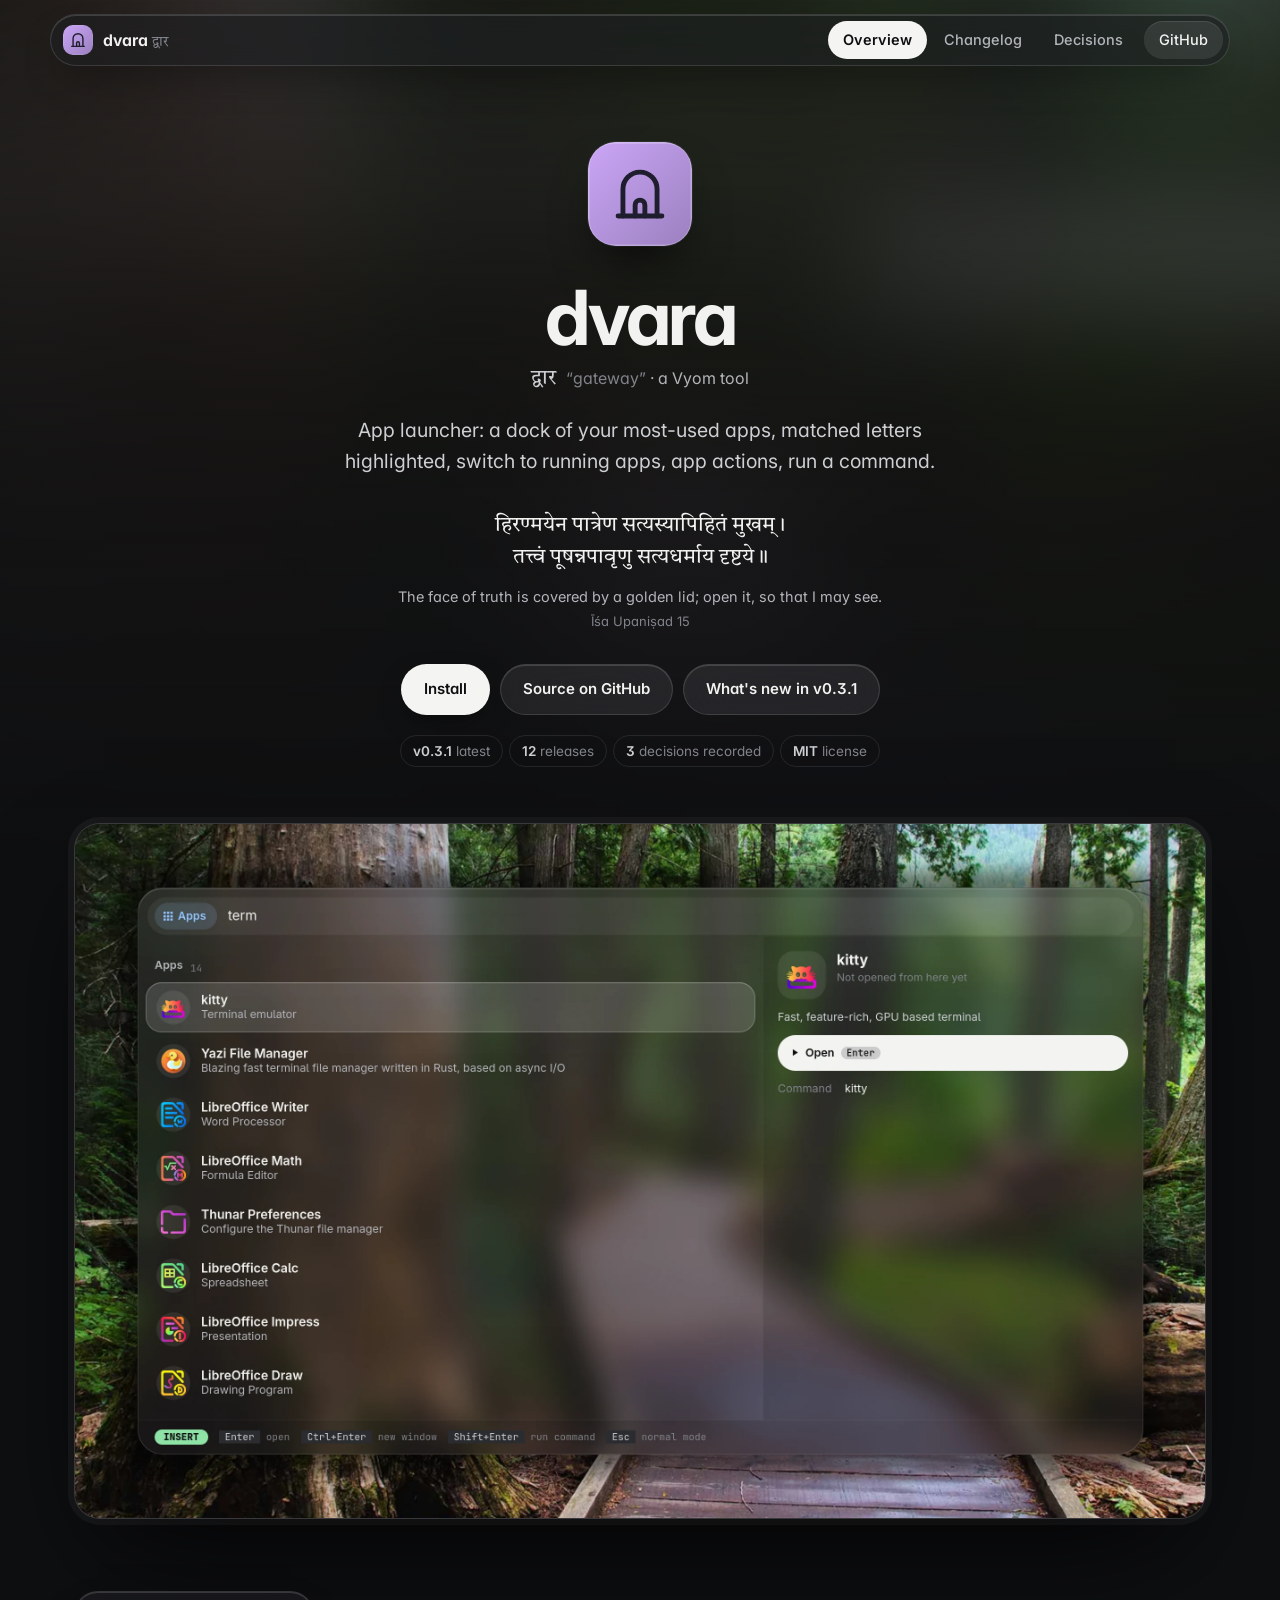
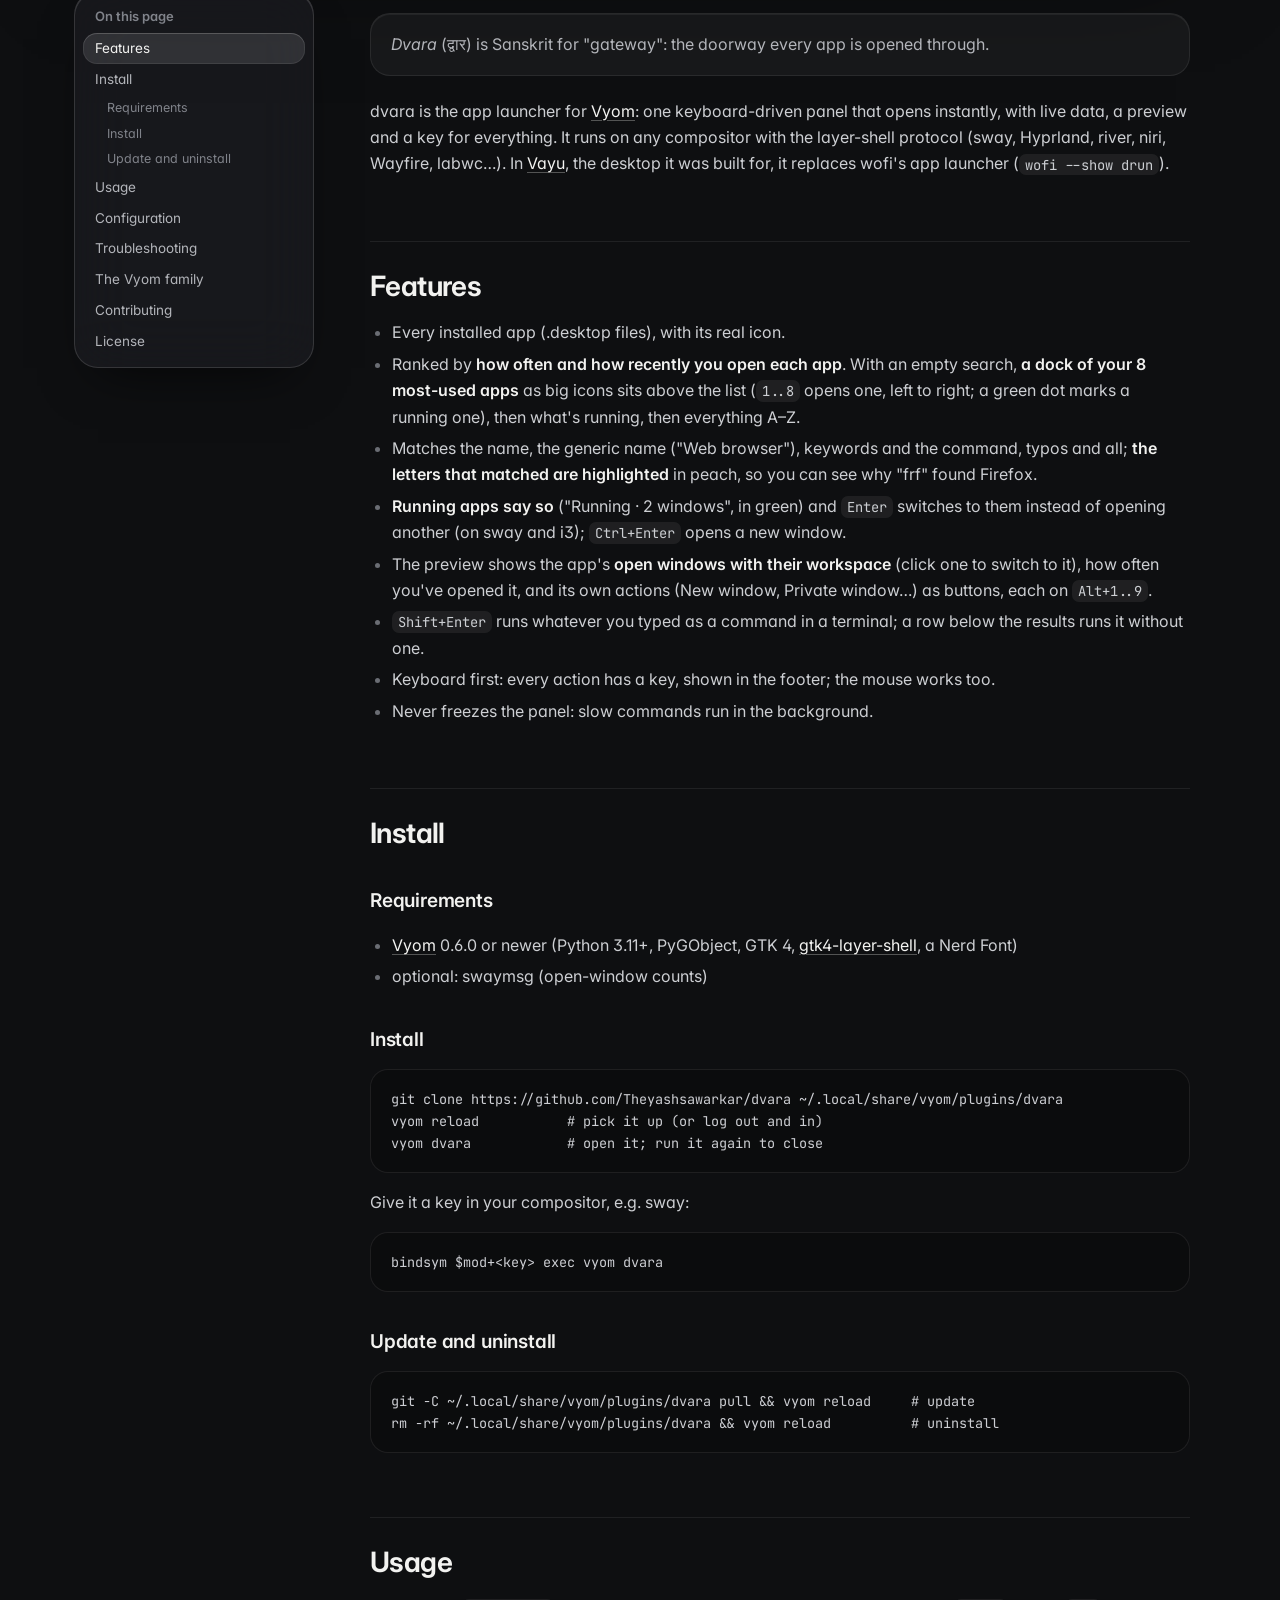
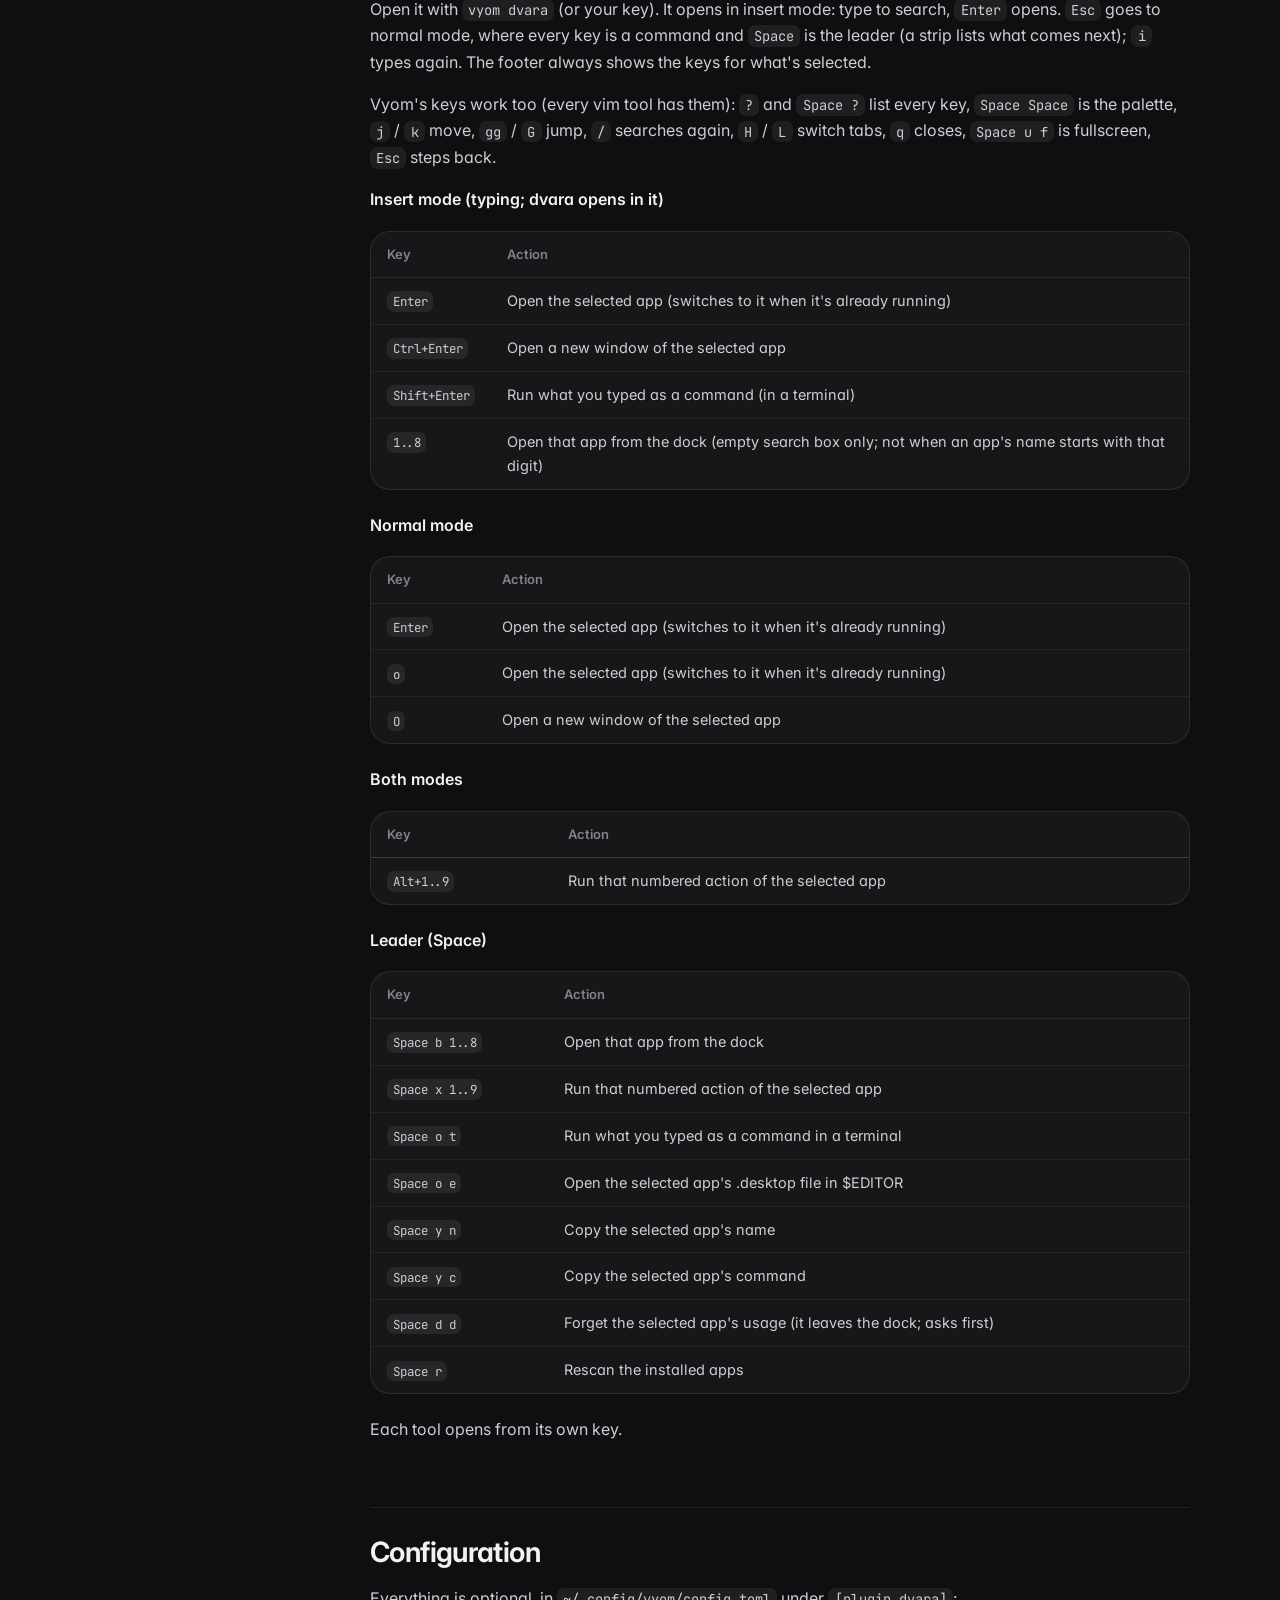
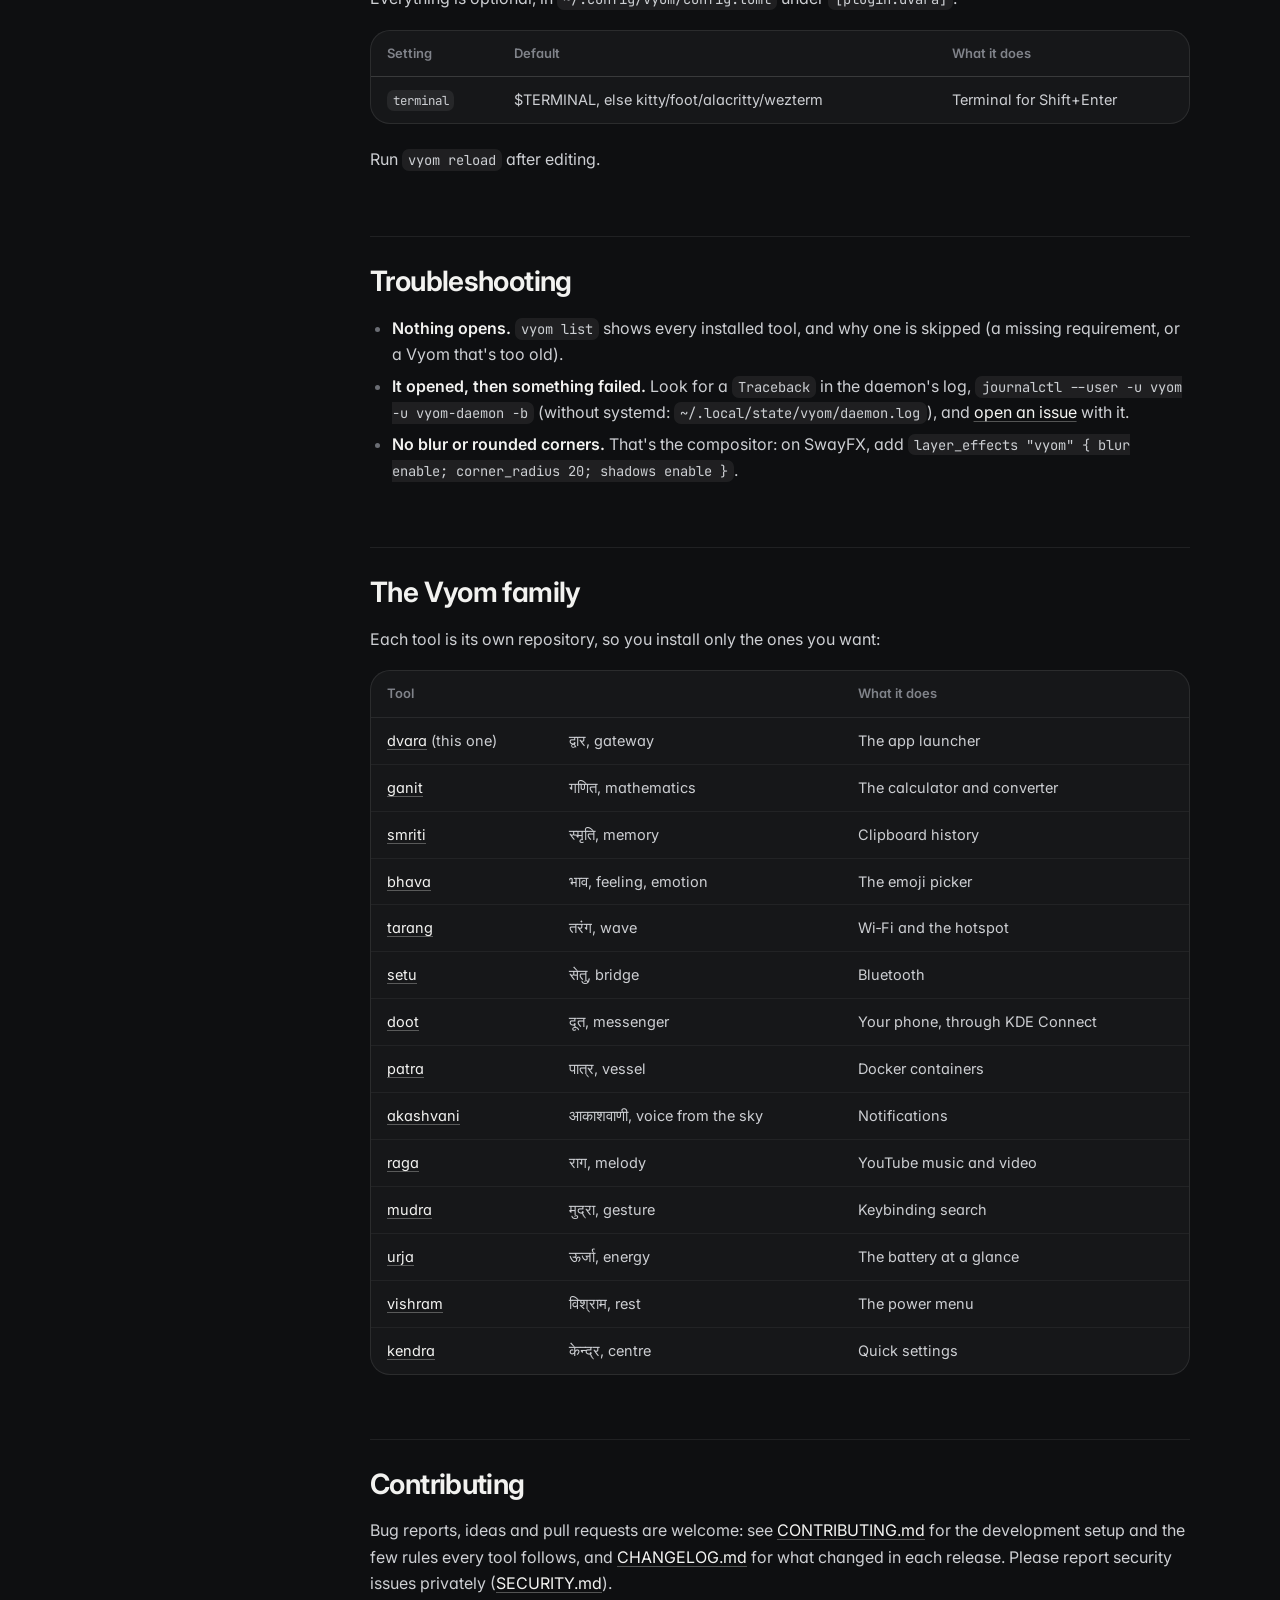
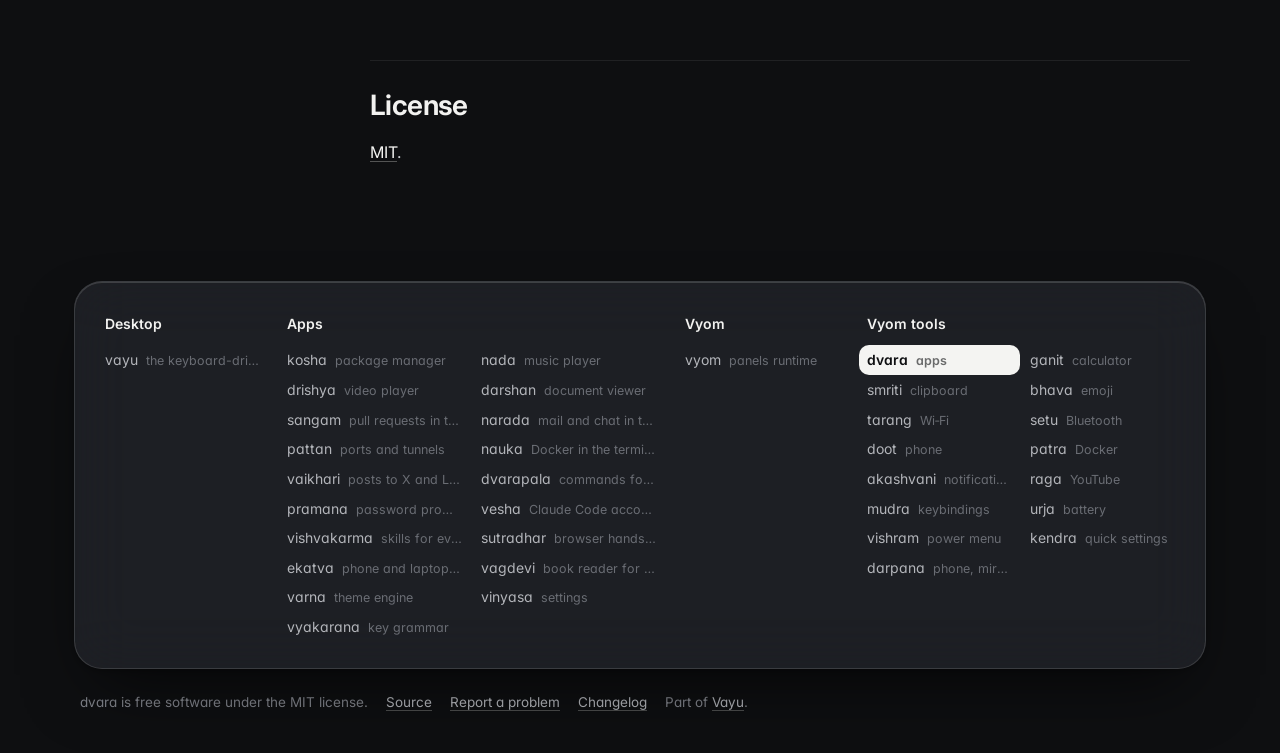
==== commit 018452cb: "New screenshots in the Spatial look, with made-up demo data Co-Authored-By: Claude Opus 5.5 <noreply" ====
--- a/docs/index.html
+++ b/docs/index.html
@@ -13,7 +13,7 @@
 <link rel="preconnect" href="https://fonts.gstatic.com" crossorigin>
 <link href="https://fonts.googleapis.com/css2?family=Inter:wght@400;500;600;700&family=JetBrains+Mono:wght@400;500;600&family=Tiro+Devanagari+Sanskrit&display=swap" rel="stylesheet">
 <link rel="stylesheet" href="assets/site.css">
-<style>:root{--tool:#c9b6f2}.backdrop:before{background-image:url("assets/screenshots/dvara.png")}</style>
+<style>:root{--tool:#c9b6f2}.backdrop:before{background-image:url("assets/screenshots/dvara.webp")}</style>
 </head>
 <body class="home">
 <div class="backdrop" aria-hidden="true"></div>
@@ -29,7 +29,7 @@
 <div class="cta"><a class="btn primary" href="#install">Install</a><a class="btn" href="https://github.com/Theyashsawarkar/dvara">Source on GitHub</a><a class="btn" href="changelog.html">What's new in v0.3.1</a></div>
 <div class="meta"><span><b>v0.3.1</b> latest</span><span><b>12</b> releases</span><span><b>3</b> decisions recorded</span><span><b>MIT</b> license</span></div>
 </header>
-<figure class="shot"><img src="assets/screenshots/dvara.png" alt="dvara: searching fir, with the matched letters of Firefox, Firewall and Refinery highlighted, Firefox marked Running · 2 windows, a Run as a command row, and the preview with Switch to it, its two windows and workspaces, and its actions on Alt+1 and Alt+2" fetchpriority="high"></figure>
+<figure class="shot"><img src="assets/screenshots/dvara.webp" alt="dvara: searching term, kitty first, then Yazi and LibreOffice; the preview with Open (Enter) and the command it runs" fetchpriority="high"></figure>
 <div class="wrap"><aside class="toc"><b>On this page</b><a class="l2" href="#features">Features</a><a class="l2" href="#install">Install</a><a class="l3" href="#requirements">Requirements</a><a class="l3" href="#install">Install</a><a class="l3" href="#update-and-uninstall">Update and uninstall</a><a class="l2" href="#usage">Usage</a><a class="l2" href="#configuration">Configuration</a><a class="l2" href="#troubleshooting">Troubleshooting</a><a class="l2" href="#the-vyom-family">The Vyom family</a><a class="l2" href="#contributing">Contributing</a><a class="l2" href="#license">License</a></aside><article>
 <blockquote><p><em>Dvara</em> (द्वार) is Sanskrit for "gateway": the doorway every app is opened through.</p></blockquote>
 <p>dvara is the app launcher for <a href="https://github.com/Theyashsawarkar/vyom">Vyom</a>: one keyboard-driven panel that opens instantly, with live data, a preview and a key for everything. It runs on any compositor with the layer-shell protocol (sway, Hyprland, river, niri, Wayfire, labwc…). In <a href="https://github.com/Theyashsawarkar/vayu">Vayu</a>, the desktop it was built for, it replaces wofi's app launcher (<code>wofi --show drun</code>).</p>
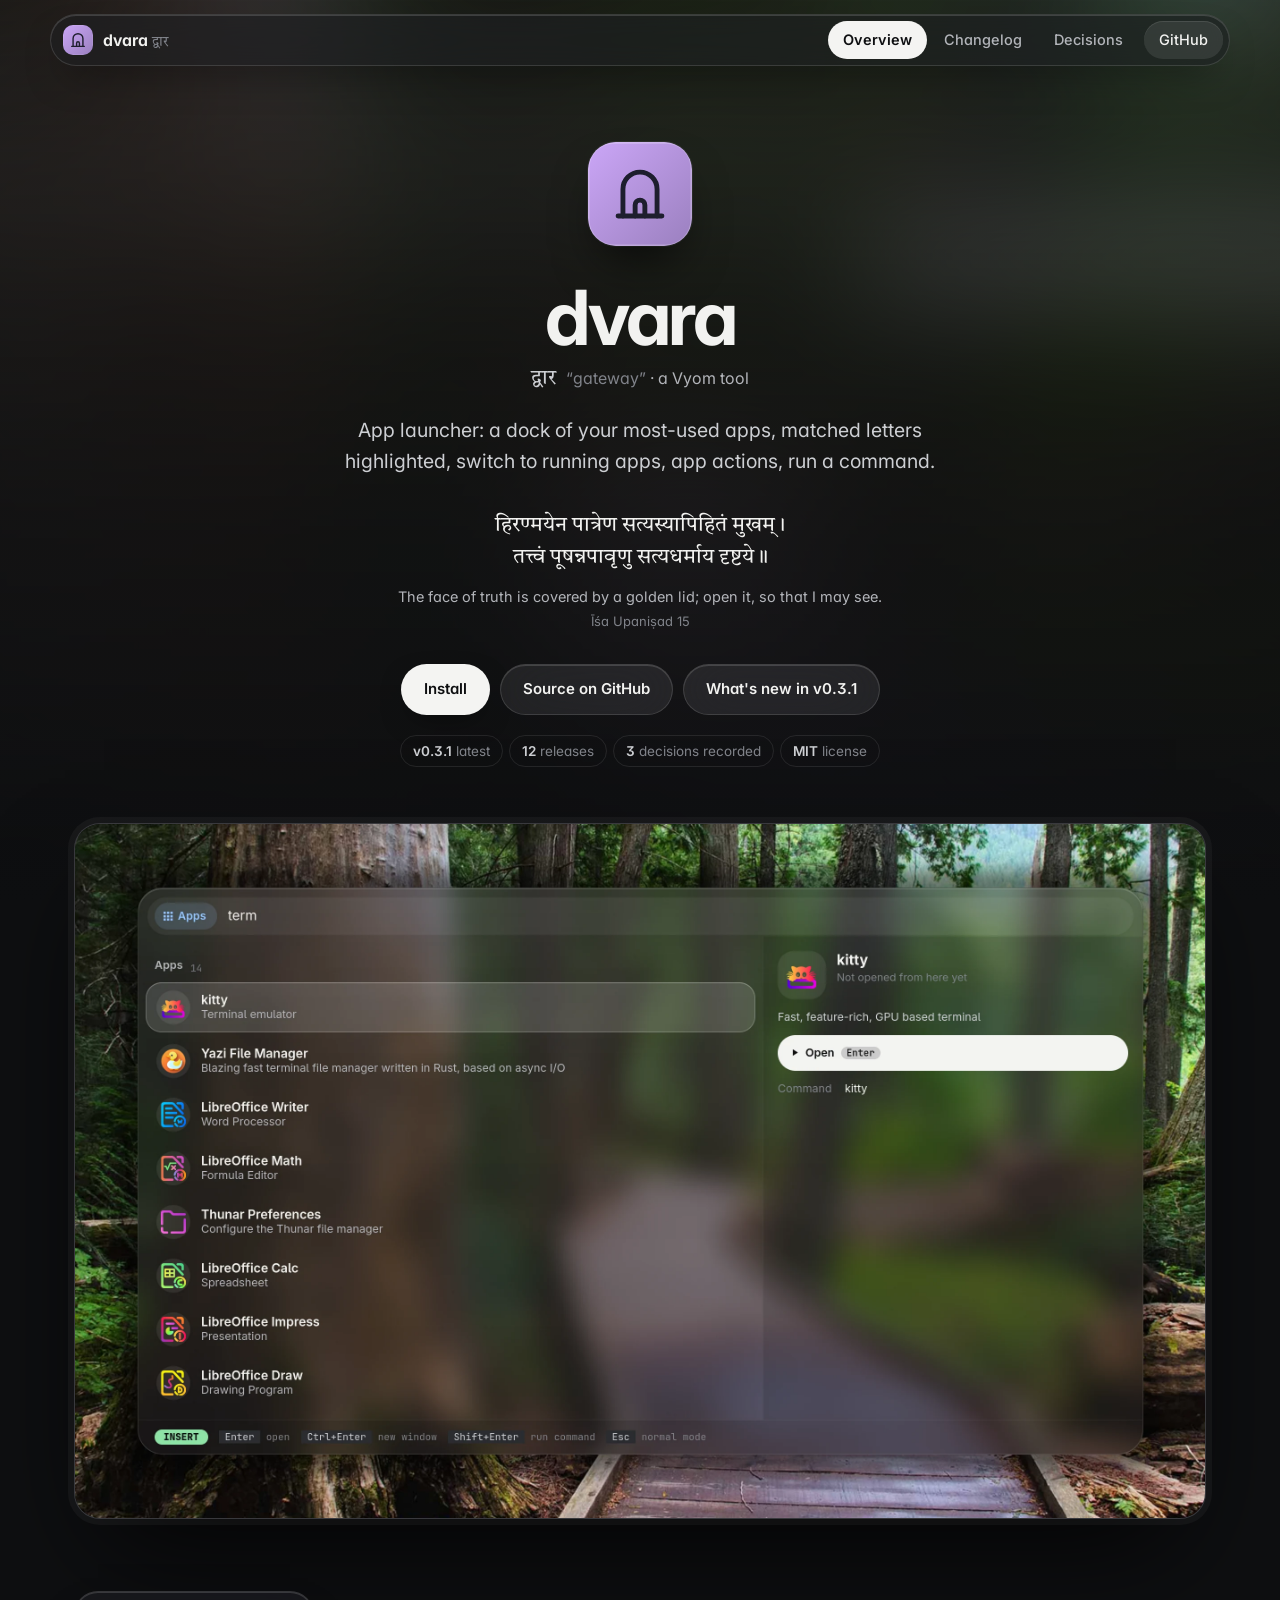
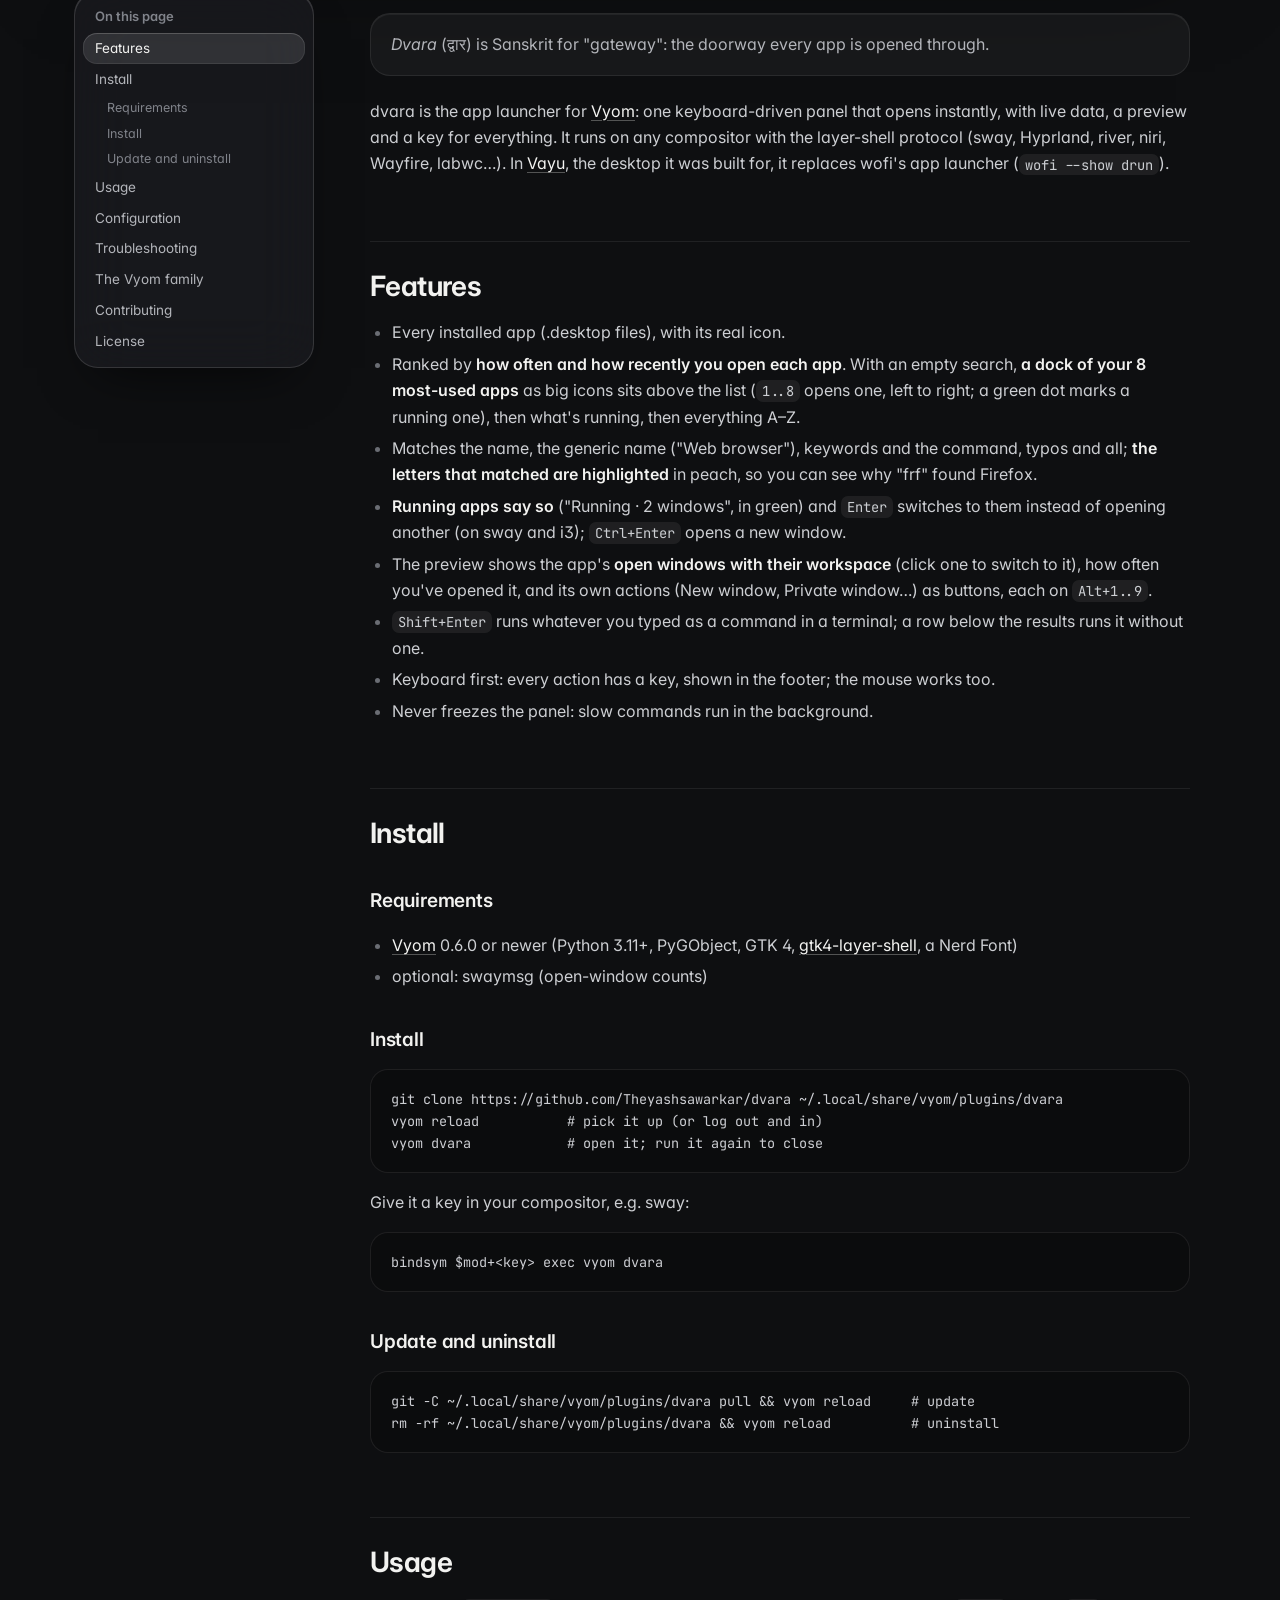
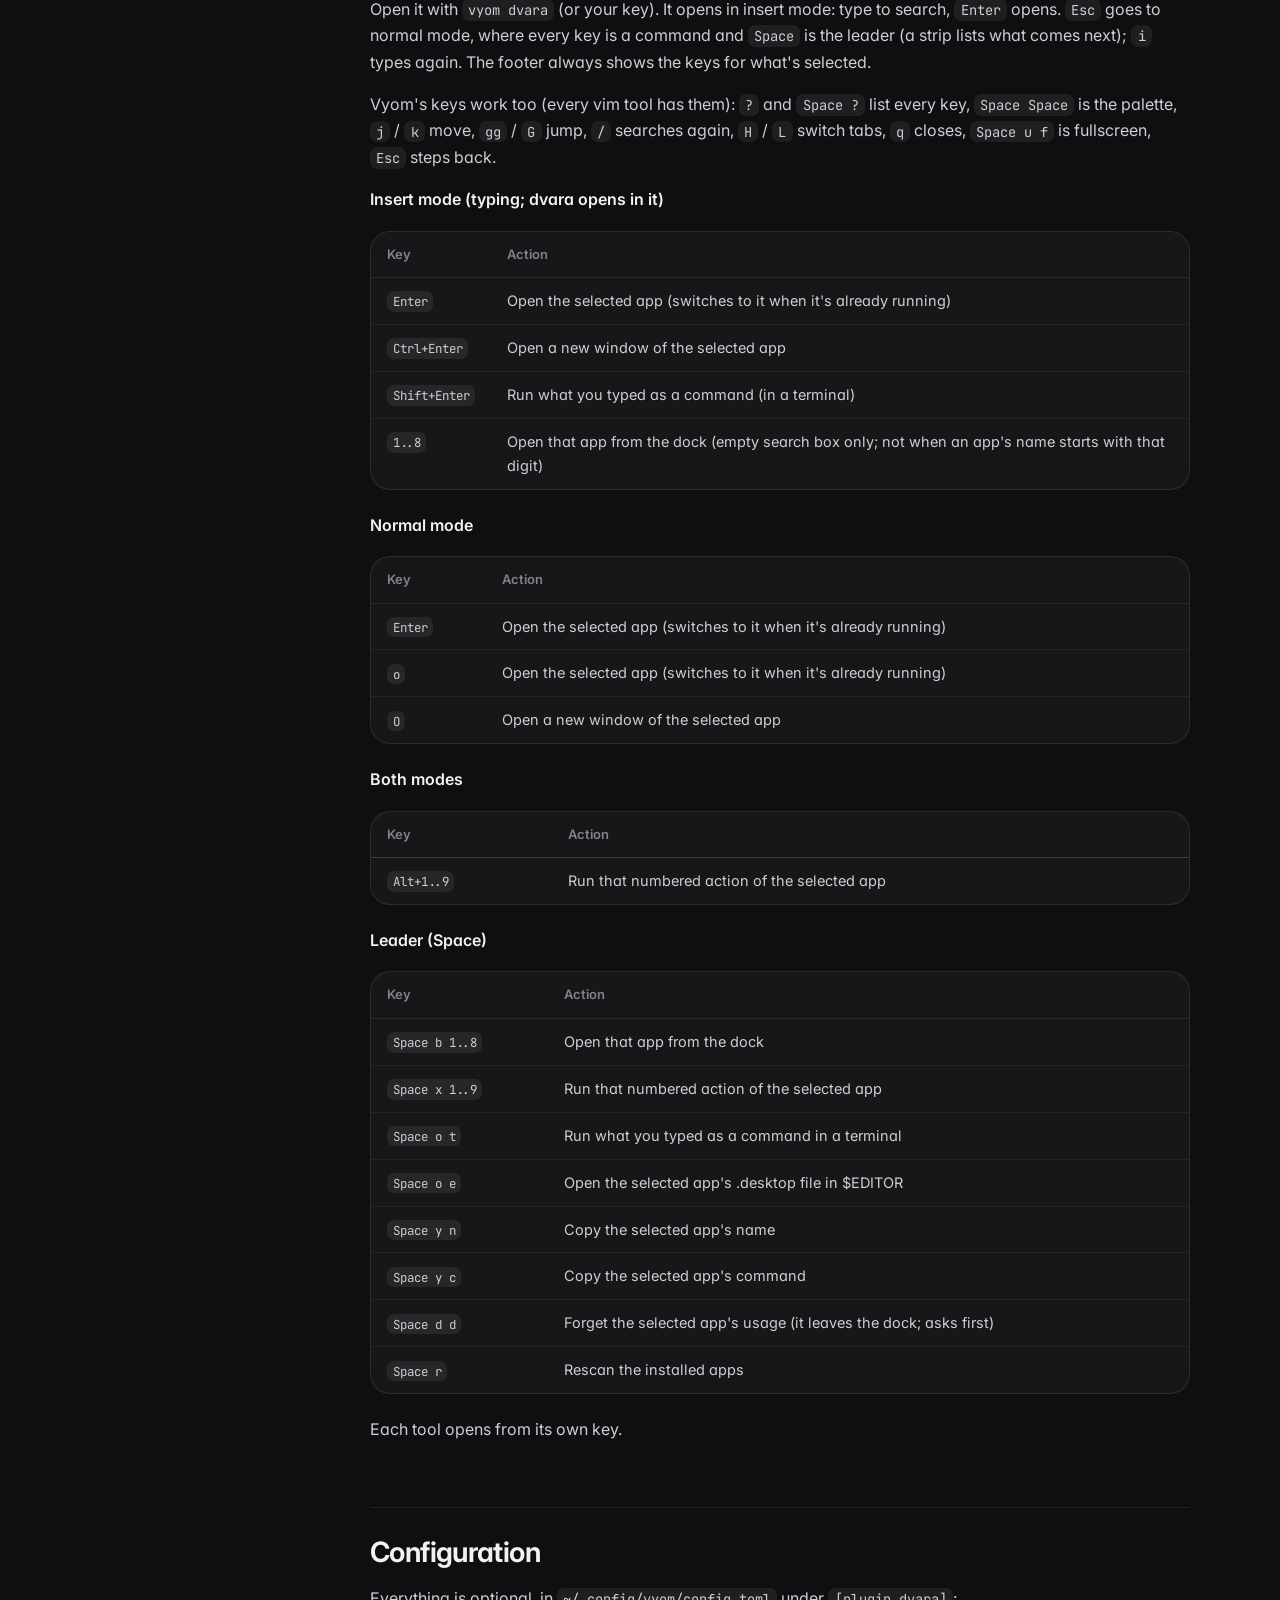
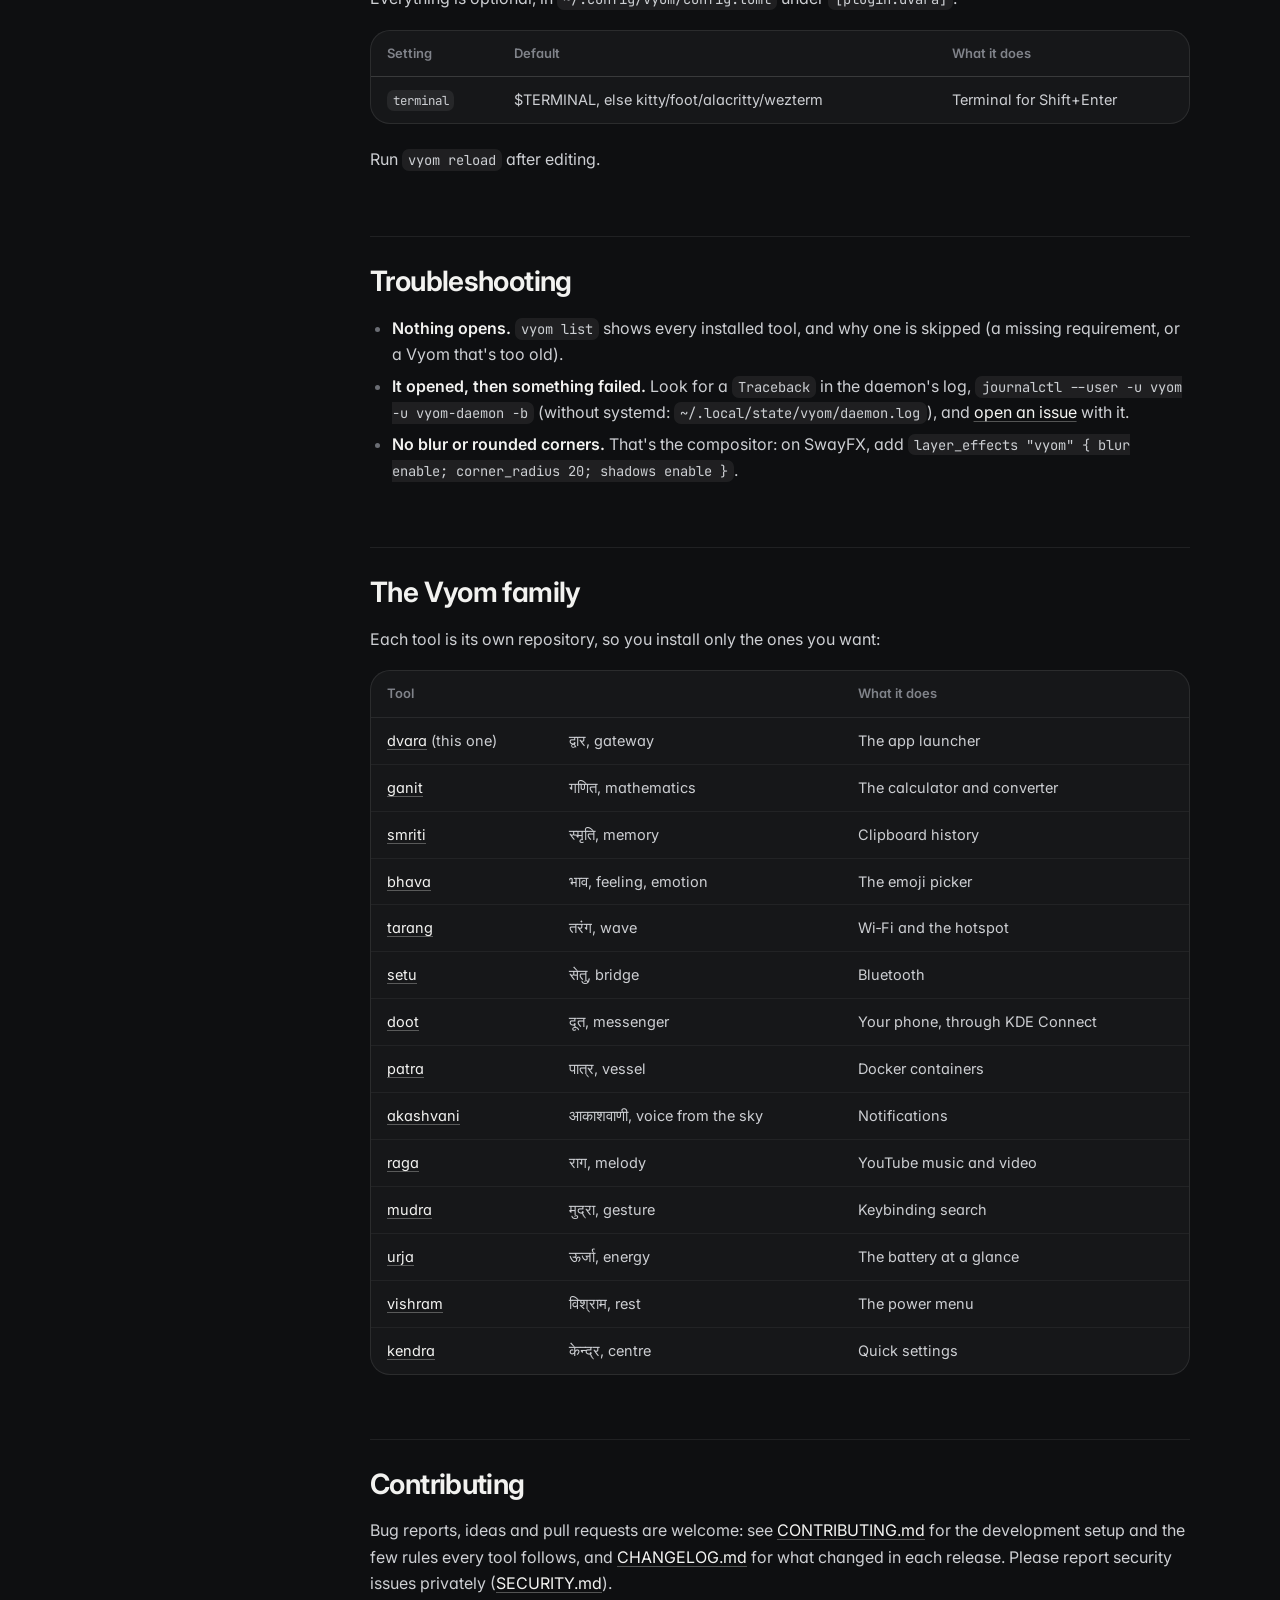
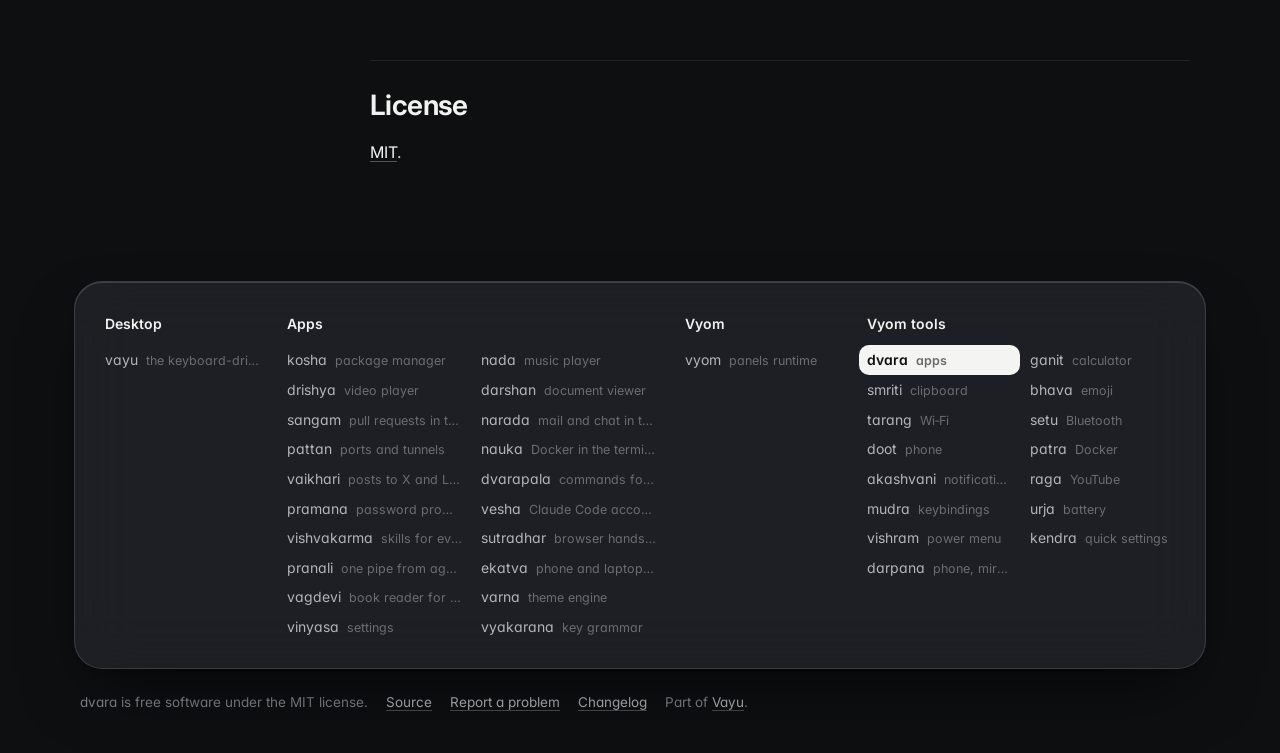
==== commit 37d68e99: "Website: pranali in the family list; build-site.py passes ruff Co-Authored-By: Claude Opus 5.5 <nore" ====
--- a/docs/index.html
+++ b/docs/index.html
@@ -75,7 +75,7 @@
 <h2 id="license"><a class="anchor" href="#license">#</a>License</h2>
 <p><a href="https://github.com/Theyashsawarkar/dvara/blob/main/LICENSE">MIT</a>.</p>
 </article></div>
-<footer><div class="in glass"><div class=""><h4>Desktop</h4><div class="list"><a href="https://vayu.theyashsawarkar.dev/" class="">vayu <span>the keyboard-driven Wayland desktop</span></a></div></div><div class="g2"><h4>Apps</h4><div class="list"><a href="https://kosha.theyashsawarkar.dev/" class="">kosha <span>package manager</span></a><a href="https://nada.theyashsawarkar.dev/" class="">nada <span>music player</span></a><a href="https://drishya.theyashsawarkar.dev/" class="">drishya <span>video player</span></a><a href="https://darshan.theyashsawarkar.dev/" class="">darshan <span>document viewer</span></a><a href="https://sangam.theyashsawarkar.dev/" class="">sangam <span>pull requests in the terminal</span></a><a href="https://narada.theyashsawarkar.dev/" class="">narada <span>mail and chat in the terminal</span></a><a href="https://pattan.theyashsawarkar.dev/" class="">pattan <span>ports and tunnels</span></a><a href="https://nauka.theyashsawarkar.dev/" class="">nauka <span>Docker in the terminal</span></a><a href="https://vaikhari.theyashsawarkar.dev/" class="">vaikhari <span>posts to X and LinkedIn</span></a><a href="https://dvarapala.theyashsawarkar.dev/" class="">dvarapala <span>commands for AI agents, approved</span></a><a href="https://pramana.theyashsawarkar.dev/" class="">pramana <span>password prompts</span></a><a href="https://vesha.theyashsawarkar.dev/" class="">vesha <span>Claude Code accounts</span></a><a href="https://vishvakarma.theyashsawarkar.dev/" class="">vishvakarma <span>skills for every AI agent</span></a><a href="https://sutradhar.theyashsawarkar.dev/" class="">sutradhar <span>browser hands for AI agents</span></a><a href="https://ekatva.theyashsawarkar.dev/" class="">ekatva <span>phone and laptop, linked</span></a><a href="https://vagdevi.theyashsawarkar.dev/" class="">vagdevi <span>book reader for Android</span></a><a href="https://varna.theyashsawarkar.dev/" class="">varna <span>theme engine</span></a><a href="https://vinyasa.theyashsawarkar.dev/" class="">vinyasa <span>settings</span></a><a href="https://vyakarana.theyashsawarkar.dev/" class="">vyakarana <span>key grammar</span></a></div></div><div class=""><h4>Vyom</h4><div class="list"><a href="https://vyom.theyashsawarkar.dev/" class="">vyom <span>panels runtime</span></a></div></div><div class="g2"><h4>Vyom tools</h4><div class="list"><a href="https://dvara.theyashsawarkar.dev/" class="me" aria-current="page">dvara <span>apps</span></a><a href="https://ganit.theyashsawarkar.dev/" class="">ganit <span>calculator</span></a><a href="https://smriti.theyashsawarkar.dev/" class="">smriti <span>clipboard</span></a><a href="https://bhava.theyashsawarkar.dev/" class="">bhava <span>emoji</span></a><a href="https://tarang.theyashsawarkar.dev/" class="">tarang <span>Wi‑Fi</span></a><a href="https://setu.theyashsawarkar.dev/" class="">setu <span>Bluetooth</span></a><a href="https://doot.theyashsawarkar.dev/" class="">doot <span>phone</span></a><a href="https://patra.theyashsawarkar.dev/" class="">patra <span>Docker</span></a><a href="https://akashvani.theyashsawarkar.dev/" class="">akashvani <span>notifications</span></a><a href="https://raga.theyashsawarkar.dev/" class="">raga <span>YouTube</span></a><a href="https://mudra.theyashsawarkar.dev/" class="">mudra <span>keybindings</span></a><a href="https://urja.theyashsawarkar.dev/" class="">urja <span>battery</span></a><a href="https://vishram.theyashsawarkar.dev/" class="">vishram <span>power menu</span></a><a href="https://kendra.theyashsawarkar.dev/" class="">kendra <span>quick settings</span></a><a href="https://darpana.theyashsawarkar.dev/" class="">darpana <span>phone, mirrored</span></a></div></div></div>
+<footer><div class="in glass"><div class=""><h4>Desktop</h4><div class="list"><a href="https://vayu.theyashsawarkar.dev/" class="">vayu <span>the keyboard-driven Wayland desktop</span></a></div></div><div class="g2"><h4>Apps</h4><div class="list"><a href="https://kosha.theyashsawarkar.dev/" class="">kosha <span>package manager</span></a><a href="https://nada.theyashsawarkar.dev/" class="">nada <span>music player</span></a><a href="https://drishya.theyashsawarkar.dev/" class="">drishya <span>video player</span></a><a href="https://darshan.theyashsawarkar.dev/" class="">darshan <span>document viewer</span></a><a href="https://sangam.theyashsawarkar.dev/" class="">sangam <span>pull requests in the terminal</span></a><a href="https://narada.theyashsawarkar.dev/" class="">narada <span>mail and chat in the terminal</span></a><a href="https://pattan.theyashsawarkar.dev/" class="">pattan <span>ports and tunnels</span></a><a href="https://nauka.theyashsawarkar.dev/" class="">nauka <span>Docker in the terminal</span></a><a href="https://vaikhari.theyashsawarkar.dev/" class="">vaikhari <span>posts to X and LinkedIn</span></a><a href="https://dvarapala.theyashsawarkar.dev/" class="">dvarapala <span>commands for AI agents, approved</span></a><a href="https://pramana.theyashsawarkar.dev/" class="">pramana <span>password prompts</span></a><a href="https://vesha.theyashsawarkar.dev/" class="">vesha <span>Claude Code accounts</span></a><a href="https://vishvakarma.theyashsawarkar.dev/" class="">vishvakarma <span>skills for every AI agent</span></a><a href="https://sutradhar.theyashsawarkar.dev/" class="">sutradhar <span>browser hands for AI agents</span></a><a href="https://pranali.theyashsawarkar.dev/" class="">pranali <span>one pipe from agents to tools</span></a><a href="https://ekatva.theyashsawarkar.dev/" class="">ekatva <span>phone and laptop, linked</span></a><a href="https://vagdevi.theyashsawarkar.dev/" class="">vagdevi <span>book reader for Android</span></a><a href="https://varna.theyashsawarkar.dev/" class="">varna <span>theme engine</span></a><a href="https://vinyasa.theyashsawarkar.dev/" class="">vinyasa <span>settings</span></a><a href="https://vyakarana.theyashsawarkar.dev/" class="">vyakarana <span>key grammar</span></a></div></div><div class=""><h4>Vyom</h4><div class="list"><a href="https://vyom.theyashsawarkar.dev/" class="">vyom <span>panels runtime</span></a></div></div><div class="g2"><h4>Vyom tools</h4><div class="list"><a href="https://dvara.theyashsawarkar.dev/" class="me" aria-current="page">dvara <span>apps</span></a><a href="https://ganit.theyashsawarkar.dev/" class="">ganit <span>calculator</span></a><a href="https://smriti.theyashsawarkar.dev/" class="">smriti <span>clipboard</span></a><a href="https://bhava.theyashsawarkar.dev/" class="">bhava <span>emoji</span></a><a href="https://tarang.theyashsawarkar.dev/" class="">tarang <span>Wi‑Fi</span></a><a href="https://setu.theyashsawarkar.dev/" class="">setu <span>Bluetooth</span></a><a href="https://doot.theyashsawarkar.dev/" class="">doot <span>phone</span></a><a href="https://patra.theyashsawarkar.dev/" class="">patra <span>Docker</span></a><a href="https://akashvani.theyashsawarkar.dev/" class="">akashvani <span>notifications</span></a><a href="https://raga.theyashsawarkar.dev/" class="">raga <span>YouTube</span></a><a href="https://mudra.theyashsawarkar.dev/" class="">mudra <span>keybindings</span></a><a href="https://urja.theyashsawarkar.dev/" class="">urja <span>battery</span></a><a href="https://vishram.theyashsawarkar.dev/" class="">vishram <span>power menu</span></a><a href="https://kendra.theyashsawarkar.dev/" class="">kendra <span>quick settings</span></a><a href="https://darpana.theyashsawarkar.dev/" class="">darpana <span>phone, mirrored</span></a></div></div></div>
 <div class="bottom"><span>dvara is free software under the MIT license.</span><a href="https://github.com/Theyashsawarkar/dvara">Source</a><a href="https://github.com/Theyashsawarkar/dvara/issues">Report a problem</a><a href="changelog.html">Changelog</a><span>Part of <a href="https://vayu.theyashsawarkar.dev/">Vayu</a>.</span></div></footer>
 <script>
 document.querySelectorAll('pre.code').forEach(p=>{const b=document.createElement('button');b.className='copy';b.type='button';b.textContent='Copy';
